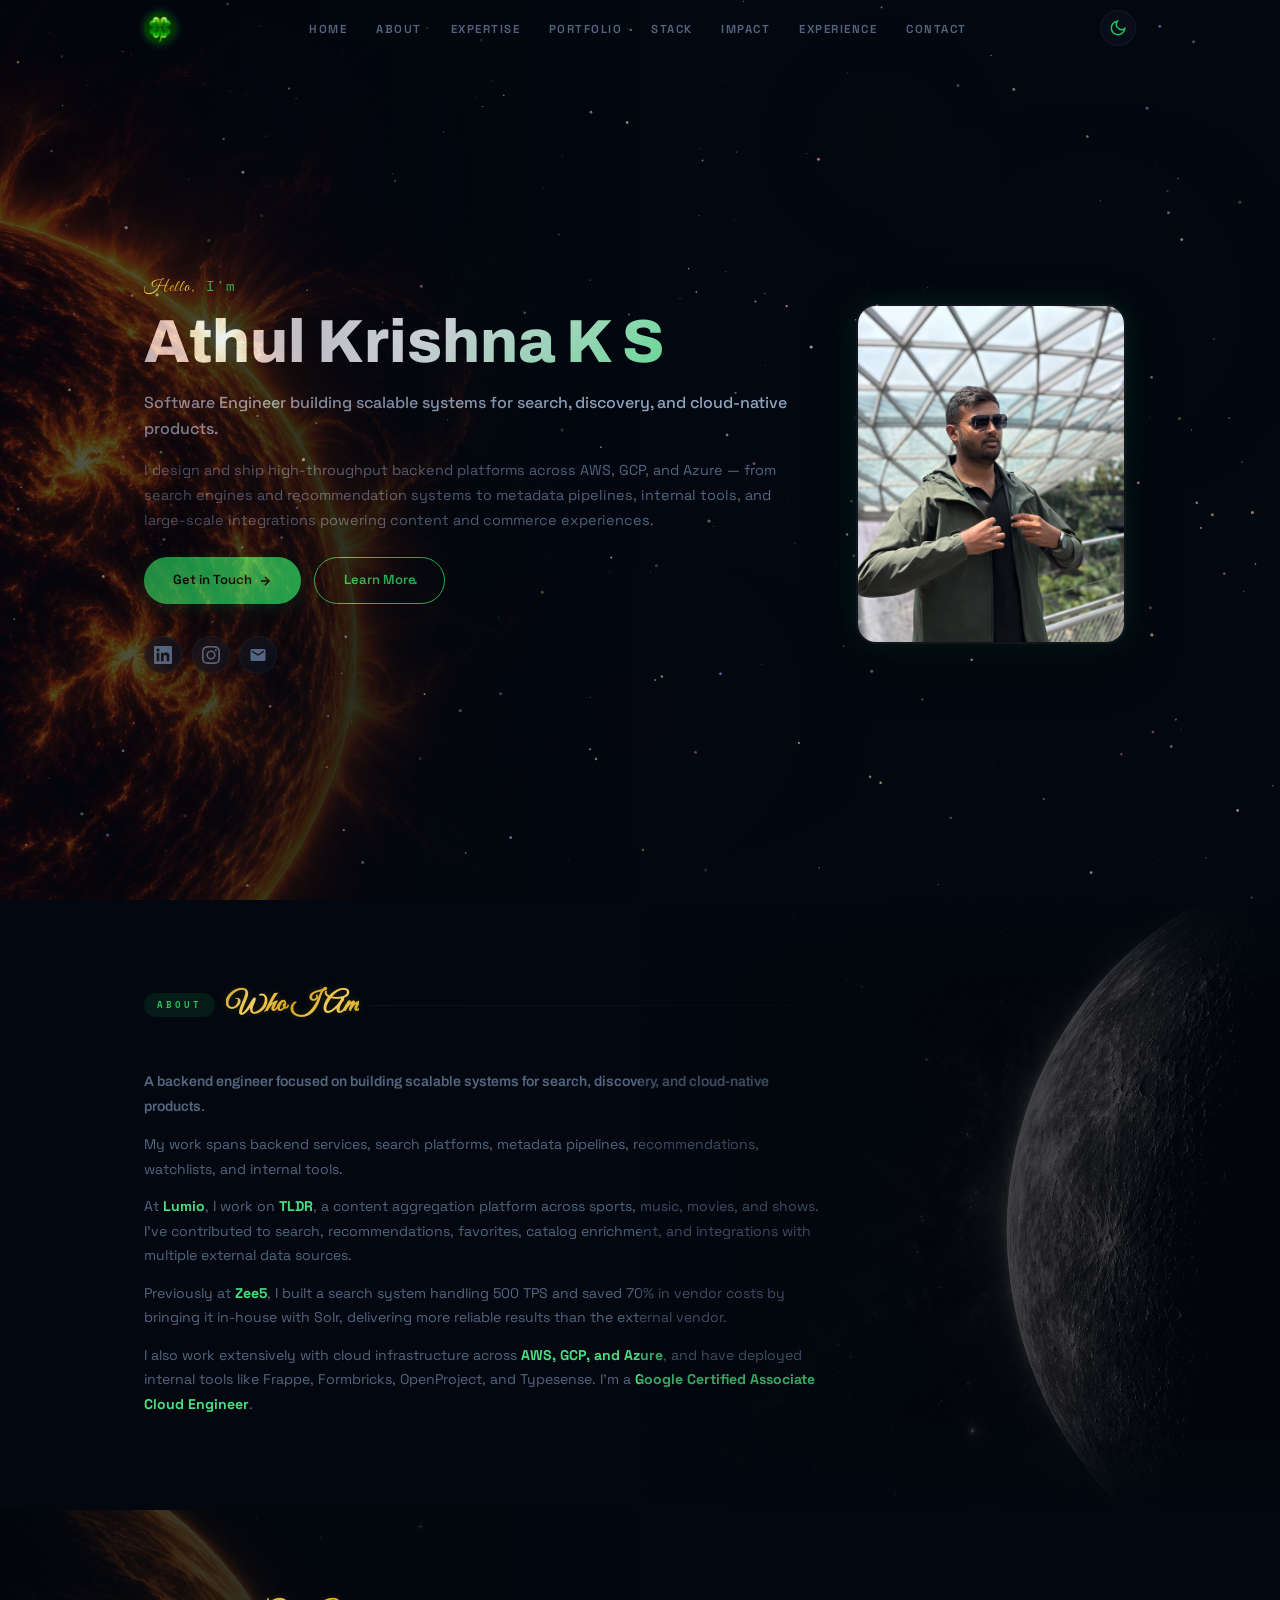
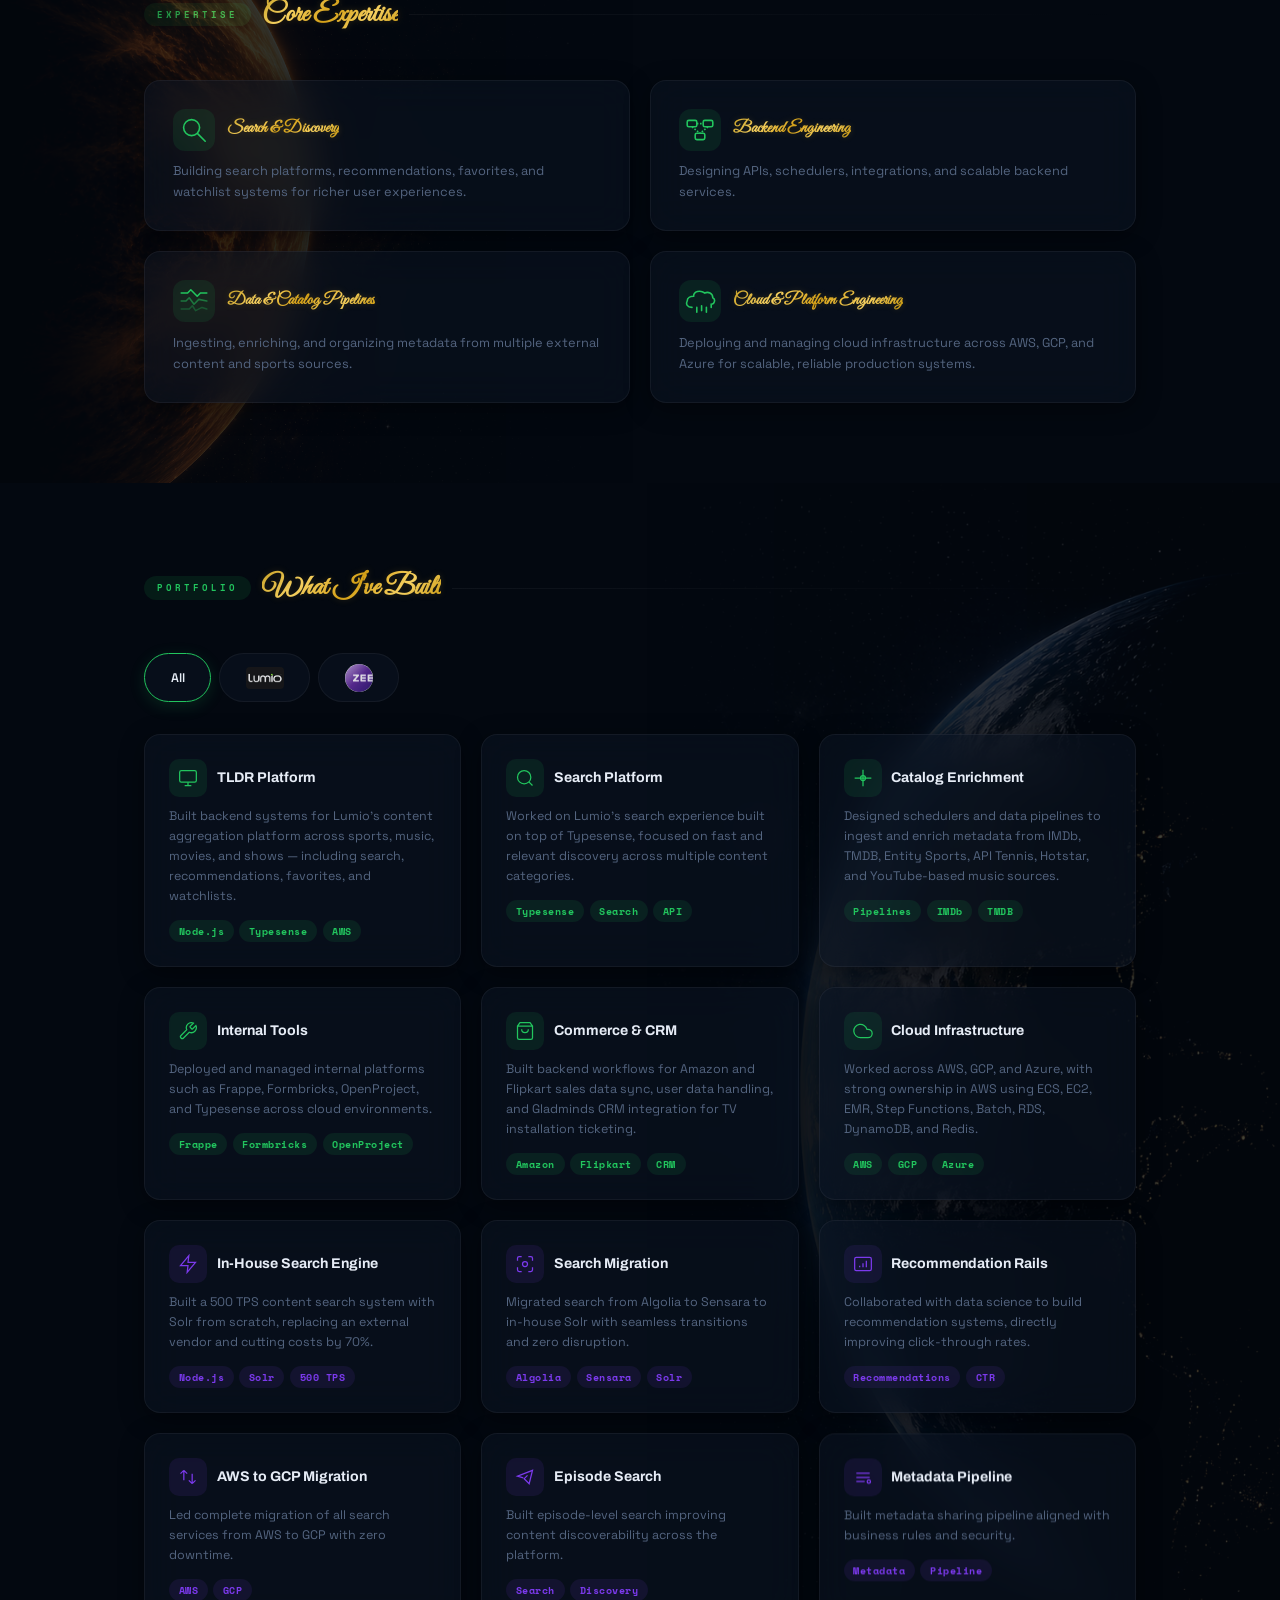
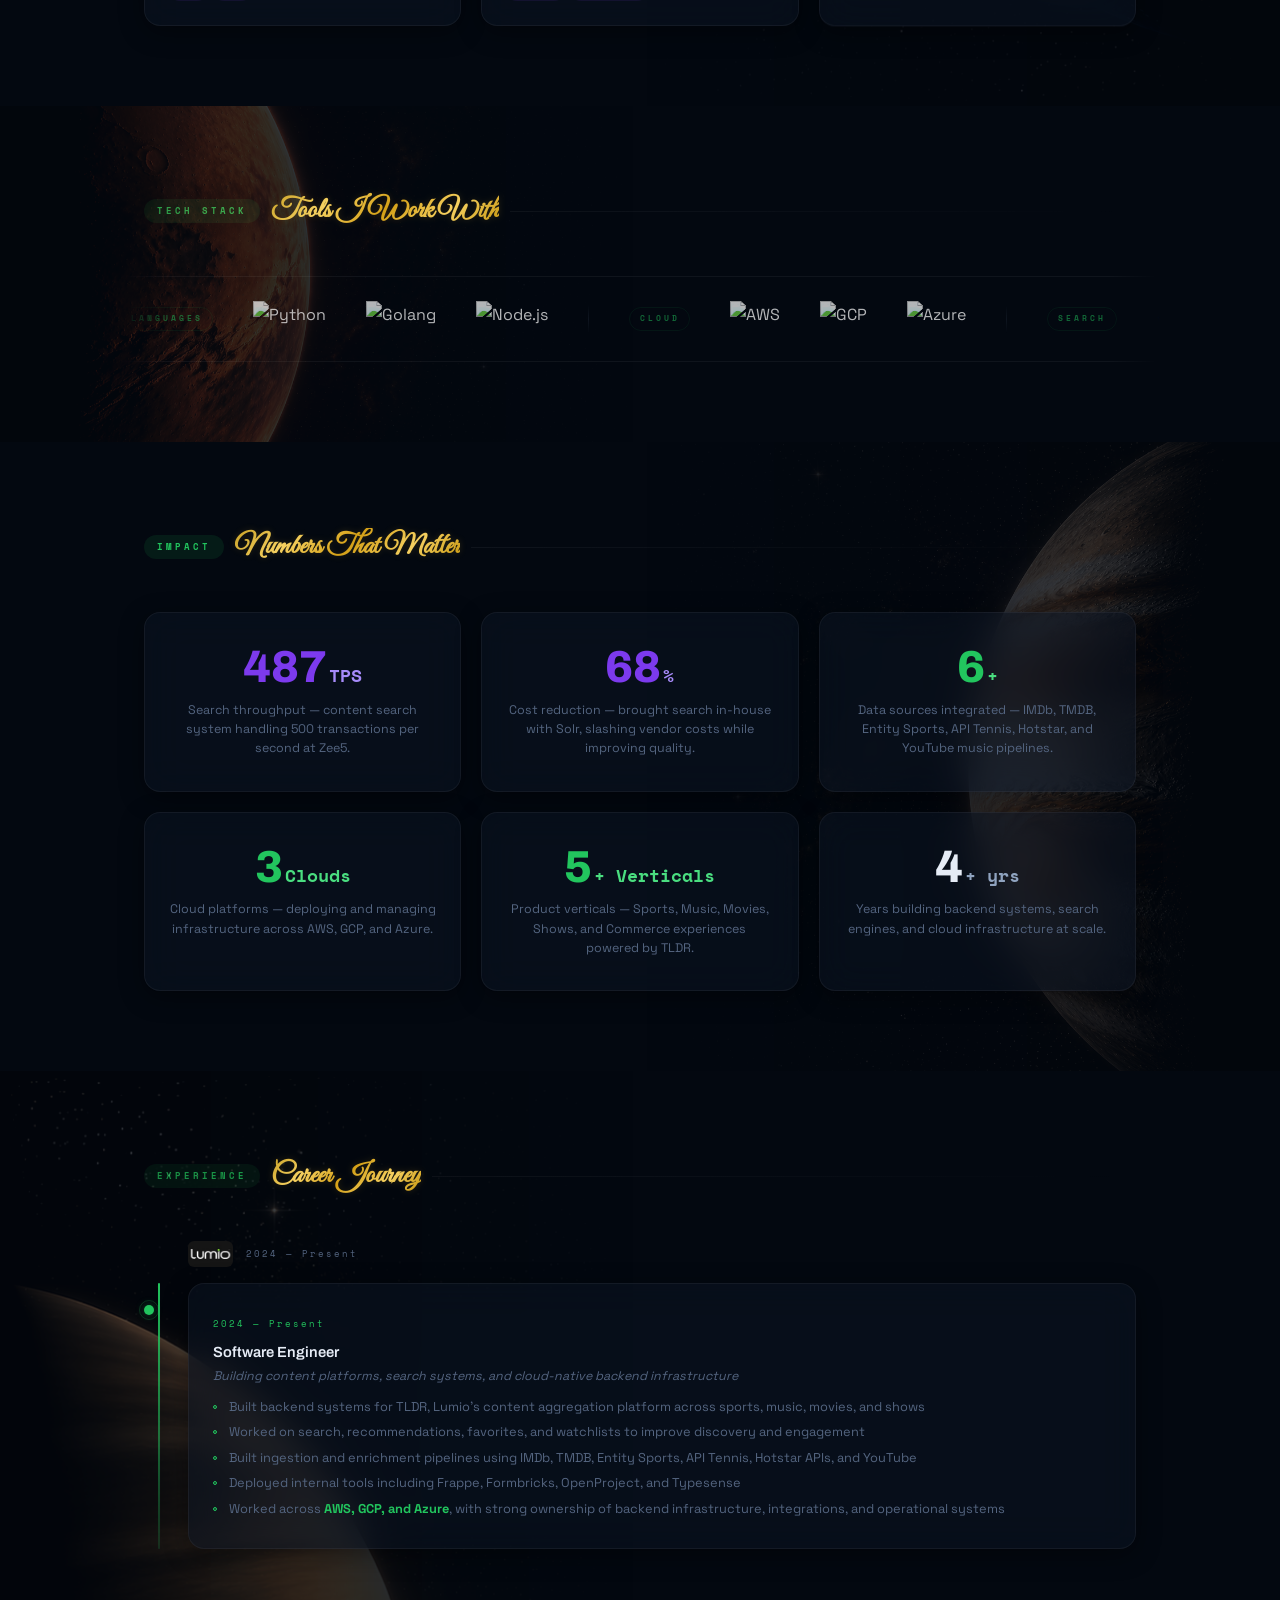
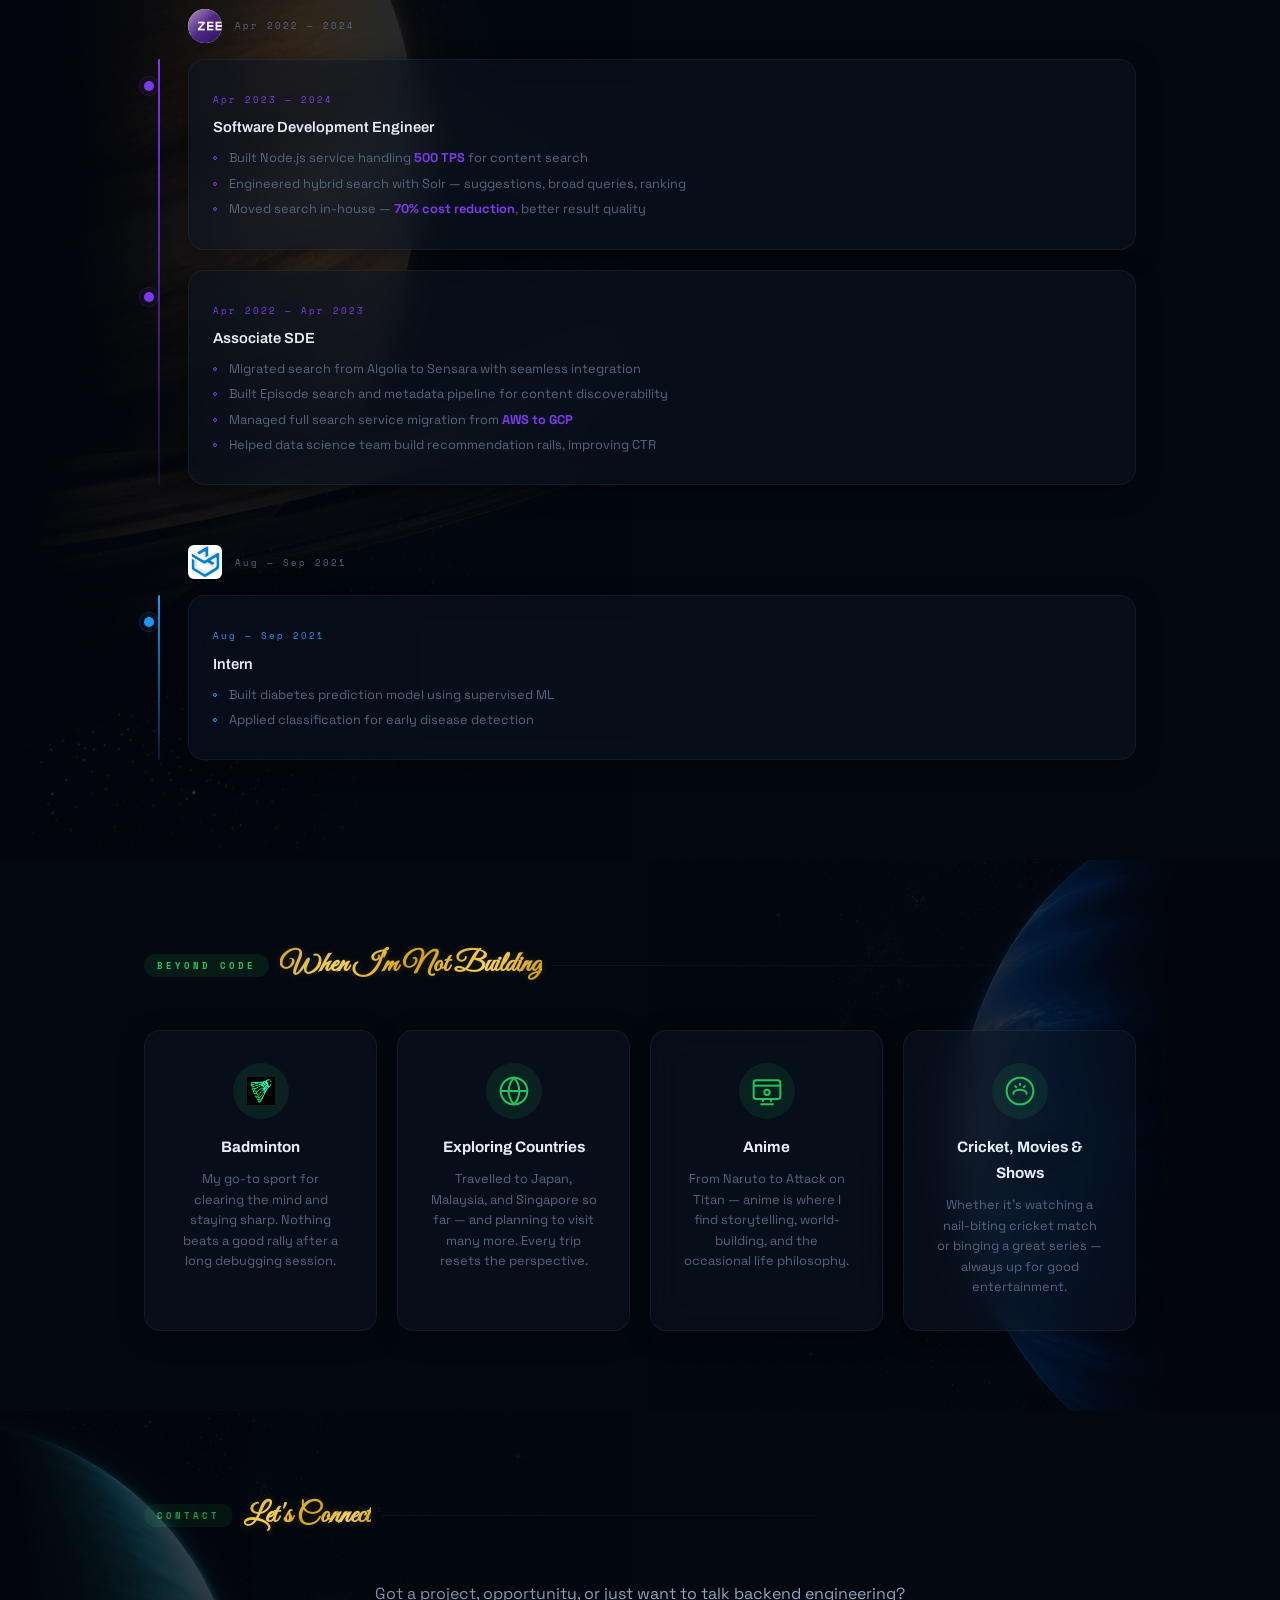
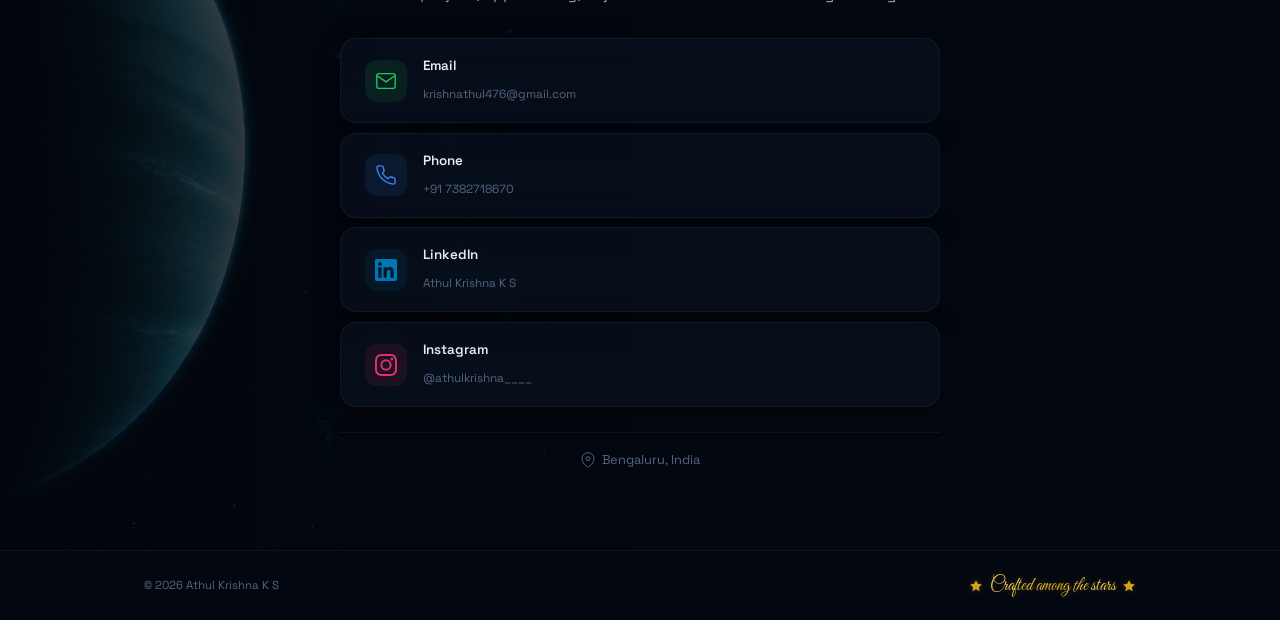
==== index.html @ 15003f5d "Initial commit — Athul Krishna K S portfolio" ====
<!DOCTYPE html>
<html lang="en" data-theme="dark">
<head>
  <meta charset="UTF-8" />
  <meta name="viewport" content="width=device-width, initial-scale=1.0" />
  <title>Athul Krishna K S — Software Development Engineer</title>
  <meta name="description" content="Athul Krishna K S — SDE at Lumio. Backend systems, cloud, and scalable search." />
  <link rel="icon" href="assets/clover.png" type="image/png" />
  <link rel="preconnect" href="https://fonts.googleapis.com" />
  <link rel="preconnect" href="https://fonts.gstatic.com" crossorigin />
  <link href="https://fonts.googleapis.com/css2?family=Archivo:wght@300;400;500;600;700;800;900&family=Space+Grotesk:wght@300;400;500;600;700&family=Space+Mono:wght@400;700&family=Great+Vibes&display=swap" rel="stylesheet" />
  <link rel="stylesheet" href="css/style.css" />
  <script src="js/motion.min.js"></script>
</head>
<body>
  <canvas id="cosmos"></canvas>

  <!-- ====== NAV ====== -->
  <nav id="navbar">
    <div class="nav-inner">
      <a href="#" class="nav-logo" aria-label="Home">
        <img src="assets/clover.png" alt="Logo" class="clover" width="32" height="32" />
      </a>
      <ul class="nav-links" id="navLinks">
        <li><a href="#">Home</a></li>
        <li><a href="#about">About</a></li>
        <li><a href="#expertise">Expertise</a></li>
        <li><a href="#portfolio">Portfolio</a></li>
        <li><a href="#stack">Stack</a></li>
        <li><a href="#impact">Impact</a></li>
        <li><a href="#experience">Experience</a></li>
        <li><a href="#contact">Contact</a></li>
      </ul>
      <div class="nav-actions">
        <button class="theme-btn" id="themeToggle" aria-label="Toggle theme">
          <svg class="ico-sun" width="18" height="18" viewBox="0 0 24 24" fill="none" stroke="currentColor" stroke-width="2"><circle cx="12" cy="12" r="5"/><path d="M12 1v2M12 21v2M4.22 4.22l1.42 1.42M18.36 18.36l1.42 1.42M1 12h2M21 12h2M4.22 19.78l1.42-1.42M18.36 5.64l1.42-1.42"/></svg>
          <svg class="ico-moon" width="18" height="18" viewBox="0 0 24 24" fill="none" stroke="currentColor" stroke-width="2"><path d="M21 12.79A9 9 0 1111.21 3 7 7 0 0021 12.79z"/></svg>
        </button>
        <button class="hamburger" id="hamburger" aria-label="Menu"><span></span><span></span><span></span></button>
      </div>
    </div>
  </nav>

  <!-- ====== HERO ====== -->
  <section id="hero">
    <div class="hero-planet-bg"></div>
    <div class="container hero-grid">
      <div class="hero-left">
        <p class="hero-hi"><span class="gold-script">Hello,</span> I'm</p>
        <h1 class="hero-name">Athul Krishna K S</h1>
        <p class="hero-role">Software Engineer building scalable systems for search, discovery, and cloud-native products.</p>
        <p class="hero-bio">I design and ship high-throughput backend platforms across AWS, GCP, and Azure — from search engines and recommendation systems to metadata pipelines, internal tools, and large-scale integrations powering content and commerce experiences.</p>
        <div class="hero-btns">
          <a href="#contact" class="btn btn-primary">Get in Touch <svg width="14" height="14" viewBox="0 0 24 24" fill="none" stroke="currentColor" stroke-width="2.5"><path d="M5 12h14M12 5l7 7-7 7"/></svg></a>
          <a href="#about" class="btn btn-outline">Learn More</a>
        </div>
        <div class="hero-social">
          <a href="https://www.linkedin.com/in/athul-krishna-k-s-7953b71ba/" target="_blank" rel="noopener" aria-label="LinkedIn"><svg width="18" height="18" viewBox="0 0 24 24" fill="currentColor"><path d="M20.447 20.452h-3.554v-5.569c0-1.328-.027-3.037-1.852-3.037-1.853 0-2.136 1.445-2.136 2.939v5.667H9.351V9h3.414v1.561h.046c.477-.9 1.637-1.85 3.37-1.85 3.601 0 4.267 2.37 4.267 5.455v6.286zM5.337 7.433a2.062 2.062 0 01-2.063-2.065 2.064 2.064 0 112.063 2.065zm1.782 13.019H3.555V9h3.564v11.452zM22.225 0H1.771C.792 0 0 .774 0 1.729v20.542C0 23.227.792 24 1.771 24h20.451C23.2 24 24 23.227 24 22.271V1.729C24 .774 23.2 0 22.222 0h.003z"/></svg></a>
          <a href="https://instagram.com/athulkrishna____" target="_blank" rel="noopener" aria-label="Instagram"><svg width="18" height="18" viewBox="0 0 24 24" fill="currentColor"><path d="M12 2.163c3.204 0 3.584.012 4.85.07 3.252.148 4.771 1.691 4.919 4.919.058 1.265.069 1.645.069 4.849 0 3.205-.012 3.584-.069 4.849-.149 3.225-1.664 4.771-4.919 4.919-1.266.058-1.644.07-4.85.07-3.204 0-3.584-.012-4.849-.07-3.26-.149-4.771-1.699-4.919-4.92-.058-1.265-.07-1.644-.07-4.849 0-3.204.013-3.583.07-4.849.149-3.227 1.664-4.771 4.919-4.919 1.266-.057 1.645-.069 4.849-.069zM12 0C8.741 0 8.333.014 7.053.072 2.695.272.273 2.69.073 7.052.014 8.333 0 8.741 0 12c0 3.259.014 3.668.072 4.948.2 4.358 2.618 6.78 6.98 6.98C8.333 23.986 8.741 24 12 24c3.259 0 3.668-.014 4.948-.072 4.354-.2 6.782-2.618 6.979-6.98.059-1.28.073-1.689.073-4.948 0-3.259-.014-3.667-.072-4.947-.196-4.354-2.617-6.78-6.979-6.98C15.668.014 15.259 0 12 0zm0 5.838a6.162 6.162 0 100 12.324 6.162 6.162 0 000-12.324zM12 16a4 4 0 110-8 4 4 0 010 8zm6.406-11.845a1.44 1.44 0 100 2.881 1.44 1.44 0 000-2.881z"/></svg></a>
          <a href="mailto:krishnathul476@gmail.com" aria-label="Email"><svg width="18" height="18" viewBox="0 0 24 24" fill="currentColor"><path d="M20 4H4c-1.1 0-2 .9-2 2v12c0 1.1.9 2 2 2h16c1.1 0 2-.9 2-2V6c0-1.1-.9-2-2-2zm0 4l-8 5-8-5V6l8 5 8-5v2z"/></svg></a>
        </div>
      </div>
      <div class="hero-right">
        <div class="photo-card">
          <img src="assets/profile.jpg" alt="Athul Krishna K S" />
        </div>
      </div>
    </div>
  </section>

  <!-- ====== ABOUT ====== -->
  <section id="about" class="sect sect-mercury">
    <div class="sect-bg-planet mercury-bg"></div>
    <div class="container">
      <div class="sh"><span class="sh-tag">About</span><h2><span class="gold-script">Who I Am</span></h2><span class="sh-line"></span></div>
      <div class="about-body anim">
        <p class="about-lead">A backend engineer focused on building scalable systems for search, discovery, and cloud-native products.</p>
        <p>My work spans backend services, search platforms, metadata pipelines, recommendations, watchlists, and internal tools.</p>
        <p>At <strong>Lumio</strong>, I work on <strong>TLDR</strong>, a content aggregation platform across sports, music, movies, and shows. I've contributed to search, recommendations, favorites, catalog enrichment, and integrations with multiple external data sources.</p>
        <p>Previously at <strong>Zee5</strong>, I built a search system handling 500 TPS and saved 70% in vendor costs by bringing it in-house with Solr, delivering more reliable results than the external vendor.</p>
        <p>I also work extensively with cloud infrastructure across <strong>AWS, GCP, and Azure</strong>, and have deployed internal tools like Frappe, Formbricks, OpenProject, and Typesense. I'm a <strong>Google Certified Associate Cloud Engineer</strong>.</p>
      </div>
    </div>
  </section>

  <!-- ====== EXPERTISE ====== -->
  <section id="expertise" class="sect sect-mars">
    <div class="sect-bg-planet mars-bg"></div>
    <div class="container">
      <div class="sh"><span class="sh-tag">Expertise</span><h2><span class="gold-script">Core Expertise</span></h2><span class="sh-line"></span></div>
      <div class="exp-grid">
        <div class="glass exp-card anim">
          <div class="exp-card-head">
            <div class="exp-icon-wrap"><svg class="exp-anim-icon" viewBox="0 0 40 40" width="32" height="32" fill="none" stroke="var(--accent)" stroke-width="2"><circle cx="17" cy="17" r="10"/><line x1="24.5" y1="24.5" x2="34" y2="34" stroke-linecap="round"/><circle cx="17" cy="17" r="3" class="search-pulse" fill="none" opacity="0"/></svg></div>
            <h3><span class="gold-script">Search & Discovery</span></h3>
          </div>
          <p>Building search platforms, recommendations, favorites, and watchlist systems for richer user experiences.</p>
        </div>
        <div class="glass exp-card anim">
          <div class="exp-card-head">
            <div class="exp-icon-wrap"><svg class="exp-anim-icon" viewBox="0 0 40 40" width="32" height="32" fill="none" stroke="var(--accent)" stroke-width="2"><rect x="4" y="8" width="12" height="8" rx="2"/><rect x="24" y="8" width="12" height="8" rx="2"/><rect x="14" y="24" width="12" height="8" rx="2"/><line x1="16" y1="12" x2="24" y2="12" class="api-line1" stroke-dasharray="2 2"/><line x1="10" y1="16" x2="20" y2="24" class="api-line2" stroke-dasharray="2 2"/><line x1="30" y1="16" x2="20" y2="24" class="api-line3" stroke-dasharray="2 2"/></svg></div>
            <h3><span class="gold-script">Backend Engineering</span></h3>
          </div>
          <p>Designing APIs, schedulers, integrations, and scalable backend services.</p>
        </div>
        <div class="glass exp-card anim">
          <div class="exp-card-head">
            <div class="exp-icon-wrap"><svg class="exp-anim-icon" viewBox="0 0 40 40" width="32" height="32" fill="none" stroke="var(--accent)" stroke-width="2"><path d="M4 10 L12 10 L16 6 L24 14 L28 10 L36 10" class="data-wave" stroke-linecap="round" stroke-linejoin="round"/><path d="M4 20 L10 20 L14 16 L20 24 L26 18 L36 20" class="data-wave2" stroke-linecap="round" stroke-linejoin="round" opacity=".5"/><path d="M4 30 L14 30 L18 26 L22 32 L30 28 L36 30" class="data-wave3" stroke-linecap="round" stroke-linejoin="round" opacity=".3"/></svg></div>
            <h3><span class="gold-script">Data & Catalog Pipelines</span></h3>
          </div>
          <p>Ingesting, enriching, and organizing metadata from multiple external content and sports sources.</p>
        </div>
        <div class="glass exp-card anim">
          <div class="exp-card-head">
            <div class="exp-icon-wrap"><svg class="exp-anim-icon" viewBox="0 0 40 40" width="32" height="32" fill="none" stroke="var(--accent)" stroke-width="2"><path d="M10 28 C4 28 2 24 4 20 C4 16 8 14 12 14 C12 8 20 6 26 10 C30 8 36 10 36 16 C40 18 38 24 34 24 L34 28" stroke-linecap="round"/><line x1="16" y1="28" x2="16" y2="34" class="cloud-drop1" stroke-linecap="round"/><line x1="22" y1="26" x2="22" y2="32" class="cloud-drop2" stroke-linecap="round"/><line x1="28" y1="28" x2="28" y2="34" class="cloud-drop3" stroke-linecap="round"/></svg></div>
            <h3><span class="gold-script">Cloud & Platform Engineering</span></h3>
          </div>
          <p>Deploying and managing cloud infrastructure across AWS, GCP, and Azure for scalable, reliable production systems.</p>
        </div>
      </div>
    </div>
  </section>

  <!-- ====== PORTFOLIO ====== -->
  <section id="portfolio" class="sect sect-earth">
    <div class="sect-bg-planet earth-bg"></div>
    <div class="container">
      <div class="sh"><span class="sh-tag">Portfolio</span><h2><span class="gold-script">What I've Built</span></h2><span class="sh-line"></span></div>
      <div class="port-tabs anim">
        <button class="port-tab active" data-filter="all">All</button>
        <button class="port-tab" data-filter="lumio"><img src="assets/logos/lumio-logo-dark.png" alt="Lumio" class="tab-logo" /></button>
        <button class="port-tab" data-filter="zee"><img src="assets/logos/zee-logo.png" alt="Zee" class="tab-logo tab-logo-zee" /></button>
      </div>
      <div class="port-grid">
        <div class="glass port-card anim" data-company="lumio"><div class="port-head"><div class="port-icon"><svg width="20" height="20" viewBox="0 0 24 24" fill="none" stroke="currentColor" stroke-width="1.5"><rect x="2" y="3" width="20" height="14" rx="2"/><path d="M8 21h8M12 17v4"/></svg></div><h3>TLDR Platform</h3></div><p>Built backend systems for Lumio's content aggregation platform across sports, music, movies, and shows — including search, recommendations, favorites, and watchlists.</p><div class="port-tags"><span>Node.js</span><span>Typesense</span><span>AWS</span></div></div>
        <div class="glass port-card anim" data-company="lumio"><div class="port-head"><div class="port-icon"><svg width="20" height="20" viewBox="0 0 24 24" fill="none" stroke="currentColor" stroke-width="1.5"><circle cx="11" cy="11" r="8"/><path d="M21 21l-4.35-4.35"/></svg></div><h3>Search Platform</h3></div><p>Worked on Lumio's search experience built on top of Typesense, focused on fast and relevant discovery across multiple content categories.</p><div class="port-tags"><span>Typesense</span><span>Search</span><span>API</span></div></div>
        <div class="glass port-card anim" data-company="lumio"><div class="port-head"><div class="port-icon"><svg width="20" height="20" viewBox="0 0 24 24" fill="none" stroke="currentColor" stroke-width="1.5"><path d="M12 2v20M2 12h20"/><circle cx="12" cy="12" r="3"/></svg></div><h3>Catalog Enrichment</h3></div><p>Designed schedulers and data pipelines to ingest and enrich metadata from IMDb, TMDB, Entity Sports, API Tennis, Hotstar, and YouTube-based music sources.</p><div class="port-tags"><span>Pipelines</span><span>IMDb</span><span>TMDB</span></div></div>
        <div class="glass port-card anim" data-company="lumio"><div class="port-head"><div class="port-icon"><svg width="20" height="20" viewBox="0 0 24 24" fill="none" stroke="currentColor" stroke-width="1.5"><path d="M14.7 6.3a1 1 0 000 1.4l1.6 1.6a1 1 0 001.4 0l3.77-3.77a6 6 0 01-7.94 7.94l-6.91 6.91a2.12 2.12 0 01-3-3l6.91-6.91a6 6 0 017.94-7.94l-3.76 3.76z"/></svg></div><h3>Internal Tools</h3></div><p>Deployed and managed internal platforms such as Frappe, Formbricks, OpenProject, and Typesense across cloud environments.</p><div class="port-tags"><span>Frappe</span><span>Formbricks</span><span>OpenProject</span></div></div>
        <div class="glass port-card anim" data-company="lumio"><div class="port-head"><div class="port-icon"><svg width="20" height="20" viewBox="0 0 24 24" fill="none" stroke="currentColor" stroke-width="1.5"><path d="M6 2L3 6v14a2 2 0 002 2h14a2 2 0 002-2V6l-3-4zM3 6h18M16 10a4 4 0 01-8 0"/></svg></div><h3>Commerce & CRM</h3></div><p>Built backend workflows for Amazon and Flipkart sales data sync, user data handling, and Gladminds CRM integration for TV installation ticketing.</p><div class="port-tags"><span>Amazon</span><span>Flipkart</span><span>CRM</span></div></div>
        <div class="glass port-card anim" data-company="lumio"><div class="port-head"><div class="port-icon"><svg width="20" height="20" viewBox="0 0 24 24" fill="none" stroke="currentColor" stroke-width="1.5"><path d="M18 10h-1.26A8 8 0 109 20h9a5 5 0 000-10z"/></svg></div><h3>Cloud Infrastructure</h3></div><p>Worked across AWS, GCP, and Azure, with strong ownership in AWS using ECS, EC2, EMR, Step Functions, Batch, RDS, DynamoDB, and Redis.</p><div class="port-tags"><span>AWS</span><span>GCP</span><span>Azure</span></div></div>
        <div class="glass port-card anim" data-company="zee"><div class="port-head"><div class="port-icon"><svg width="20" height="20" viewBox="0 0 24 24" fill="none" stroke="currentColor" stroke-width="1.5"><path d="M13 2L3 14h9l-1 8 10-12h-9l1-8z"/></svg></div><h3>In-House Search Engine</h3></div><p>Built a 500 TPS content search system with Solr from scratch, replacing an external vendor and cutting costs by 70%.</p><div class="port-tags"><span>Node.js</span><span>Solr</span><span>500 TPS</span></div></div>
        <div class="glass port-card anim" data-company="zee"><div class="port-head"><div class="port-icon"><svg width="20" height="20" viewBox="0 0 24 24" fill="none" stroke="currentColor" stroke-width="1.5"><path d="M8 3H5a2 2 0 00-2 2v3m18 0V5a2 2 0 00-2-2h-3m0 18h3a2 2 0 002-2v-3M3 16v3a2 2 0 002 2h3"/><circle cx="12" cy="12" r="3"/></svg></div><h3>Search Migration</h3></div><p>Migrated search from Algolia to Sensara to in-house Solr with seamless transitions and zero disruption.</p><div class="port-tags"><span>Algolia</span><span>Sensara</span><span>Solr</span></div></div>
        <div class="glass port-card anim" data-company="zee"><div class="port-head"><div class="port-icon"><svg width="20" height="20" viewBox="0 0 24 24" fill="none" stroke="currentColor" stroke-width="1.5"><path d="M16 8v8M12 11v5M8 14v2M4 4h16a2 2 0 012 2v12a2 2 0 01-2 2H4a2 2 0 01-2-2V6a2 2 0 012-2z"/></svg></div><h3>Recommendation Rails</h3></div><p>Collaborated with data science to build recommendation systems, directly improving click-through rates.</p><div class="port-tags"><span>Recommendations</span><span>CTR</span></div></div>
        <div class="glass port-card anim" data-company="zee"><div class="port-head"><div class="port-icon"><svg width="20" height="20" viewBox="0 0 24 24" fill="none" stroke="currentColor" stroke-width="1.5"><path d="M7 16V4m0 0L3 8m4-4l4 4m6 0v12m0 0l4-4m-4 4l-4-4"/></svg></div><h3>AWS to GCP Migration</h3></div><p>Led complete migration of all search services from AWS to GCP with zero downtime.</p><div class="port-tags"><span>AWS</span><span>GCP</span></div></div>
        <div class="glass port-card anim" data-company="zee"><div class="port-head"><div class="port-icon"><svg width="20" height="20" viewBox="0 0 24 24" fill="none" stroke="currentColor" stroke-width="1.5"><path d="M15 10l-4 4l6 6l4-16l-18 7l7 2"/></svg></div><h3>Episode Search</h3></div><p>Built episode-level search improving content discoverability across the platform.</p><div class="port-tags"><span>Search</span><span>Discovery</span></div></div>
        <div class="glass port-card anim" data-company="zee"><div class="port-head"><div class="port-icon"><svg width="20" height="20" viewBox="0 0 24 24" fill="none" stroke="currentColor" stroke-width="1.5"><path d="M4 7h16M4 12h16M4 17h10"/><circle cx="19" cy="17" r="2"/></svg></div><h3>Metadata Pipeline</h3></div><p>Built metadata sharing pipeline aligned with business rules and security.</p><div class="port-tags"><span>Metadata</span><span>Pipeline</span></div></div>
      </div>
    </div>
  </section>

  <!-- ====== TECH STACK ====== -->
  <section id="stack" class="sect">
    <div class="sect-bg-planet stack-bg"></div>
    <div class="container">
      <div class="sh"><span class="sh-tag">Tech Stack</span><h2><span class="gold-script">Tools I Work With</span></h2><span class="sh-line"></span></div>
    </div>
    <div class="marquee-wrap anim">
      <div class="marquee">
        <div class="marquee-track">
          <span class="m-label">Languages</span>
          <img class="m-logo" src="https://cdn.jsdelivr.net/gh/devicons/devicon/icons/python/python-original.svg" alt="Python" title="Python"/>
          <img class="m-logo" src="https://cdn.jsdelivr.net/gh/devicons/devicon/icons/go/go-original-wordmark.svg" alt="Golang" title="Golang"/>
          <img class="m-logo" src="https://cdn.jsdelivr.net/gh/devicons/devicon/icons/nodejs/nodejs-original.svg" alt="Node.js" title="Node.js"/>
          <span class="m-sep"></span>
          <span class="m-label">Cloud</span>
          <img class="m-logo" src="https://cdn.jsdelivr.net/gh/devicons/devicon/icons/amazonwebservices/amazonwebservices-original-wordmark.svg" alt="AWS" title="AWS"/>
          <img class="m-logo" src="https://cdn.jsdelivr.net/gh/devicons/devicon/icons/googlecloud/googlecloud-original.svg" alt="GCP" title="GCP"/>
          <img class="m-logo" src="https://cdn.jsdelivr.net/gh/devicons/devicon/icons/azure/azure-original.svg" alt="Azure" title="Azure"/>
          <span class="m-sep"></span>
          <span class="m-label">Search</span>
          <img class="m-logo" src="assets/logos/logo-typesense.png" alt="Typesense" title="Typesense"/>
          <img class="m-logo" src="assets/logos/logo-solr.png" alt="Solr" title="Solr"/>
          <span class="m-sep"></span>
          <span class="m-label">Databases</span>
          <img class="m-logo" src="https://cdn.jsdelivr.net/gh/devicons/devicon/icons/mysql/mysql-original.svg" alt="MySQL" title="MySQL"/>
          <img class="m-logo" src="https://cdn.jsdelivr.net/gh/devicons/devicon/icons/mongodb/mongodb-original.svg" alt="MongoDB" title="MongoDB"/>
          <img class="m-logo" src="https://cdn.jsdelivr.net/gh/devicons/devicon/icons/redis/redis-original.svg" alt="Redis" title="Redis"/>
          <img class="m-logo" src="assets/logos/logo-dynamodb.png" alt="DynamoDB" title="DynamoDB"/>
          <span class="m-sep"></span>
          <span class="m-label">DevOps</span>
          <img class="m-logo" src="https://cdn.jsdelivr.net/gh/devicons/devicon/icons/docker/docker-original.svg" alt="Docker" title="Docker"/>
          <img class="m-logo" src="https://cdn.jsdelivr.net/gh/devicons/devicon/icons/terraform/terraform-original.svg" alt="Terraform" title="Terraform"/>
          <img class="m-logo" src="https://cdn.jsdelivr.net/gh/devicons/devicon/icons/git/git-original.svg" alt="Git" title="Git"/>
          <img class="m-logo" src="https://cdn.jsdelivr.net/gh/devicons/devicon/icons/githubactions/githubactions-original.svg" alt="GitHub Workflows" title="GitHub Workflows"/>
          <img class="m-logo" src="assets/logos/logo-n8n.png" alt="n8n" title="n8n"/>
          <span class="m-sep"></span>
          <span class="m-label">Platforms</span>
          <img class="m-logo" src="assets/logos/logo-frappe.png" alt="Frappe" title="Frappe"/>
          <img class="m-logo" src="assets/logos/logo-formbricks.png" alt="Formbricks" title="Formbricks"/>
          <img class="m-logo" src="assets/logos/logo-openproject.png" alt="OpenProject" title="OpenProject"/>
          <span class="m-sep"></span>
          <!-- Duplicate for seamless loop -->
          <span class="m-label">Languages</span>
          <img class="m-logo" src="https://cdn.jsdelivr.net/gh/devicons/devicon/icons/python/python-original.svg" alt="Python" title="Python"/>
          <img class="m-logo" src="https://cdn.jsdelivr.net/gh/devicons/devicon/icons/go/go-original-wordmark.svg" alt="Golang" title="Golang"/>
          <img class="m-logo" src="https://cdn.jsdelivr.net/gh/devicons/devicon/icons/nodejs/nodejs-original.svg" alt="Node.js" title="Node.js"/>
          <span class="m-sep"></span>
          <span class="m-label">Cloud</span>
          <img class="m-logo" src="https://cdn.jsdelivr.net/gh/devicons/devicon/icons/amazonwebservices/amazonwebservices-original-wordmark.svg" alt="AWS" title="AWS"/>
          <img class="m-logo" src="https://cdn.jsdelivr.net/gh/devicons/devicon/icons/googlecloud/googlecloud-original.svg" alt="GCP" title="GCP"/>
          <img class="m-logo" src="https://cdn.jsdelivr.net/gh/devicons/devicon/icons/azure/azure-original.svg" alt="Azure" title="Azure"/>
          <span class="m-sep"></span>
          <span class="m-label">Search</span>
          <img class="m-logo" src="assets/logos/logo-typesense.png" alt="Typesense" title="Typesense"/>
          <img class="m-logo" src="assets/logos/logo-solr.png" alt="Solr" title="Solr"/>
          <span class="m-sep"></span>
          <span class="m-label">Databases</span>
          <img class="m-logo" src="https://cdn.jsdelivr.net/gh/devicons/devicon/icons/mysql/mysql-original.svg" alt="MySQL" title="MySQL"/>
          <img class="m-logo" src="https://cdn.jsdelivr.net/gh/devicons/devicon/icons/mongodb/mongodb-original.svg" alt="MongoDB" title="MongoDB"/>
          <img class="m-logo" src="https://cdn.jsdelivr.net/gh/devicons/devicon/icons/redis/redis-original.svg" alt="Redis" title="Redis"/>
          <img class="m-logo" src="assets/logos/logo-dynamodb.png" alt="DynamoDB" title="DynamoDB"/>
          <span class="m-sep"></span>
          <span class="m-label">DevOps</span>
          <img class="m-logo" src="https://cdn.jsdelivr.net/gh/devicons/devicon/icons/docker/docker-original.svg" alt="Docker" title="Docker"/>
          <img class="m-logo" src="https://cdn.jsdelivr.net/gh/devicons/devicon/icons/terraform/terraform-original.svg" alt="Terraform" title="Terraform"/>
          <img class="m-logo" src="https://cdn.jsdelivr.net/gh/devicons/devicon/icons/git/git-original.svg" alt="Git" title="Git"/>
          <img class="m-logo" src="https://cdn.jsdelivr.net/gh/devicons/devicon/icons/githubactions/githubactions-original.svg" alt="GitHub Workflows" title="GitHub Workflows"/>
          <img class="m-logo" src="assets/logos/logo-n8n.png" alt="n8n" title="n8n"/>
          <span class="m-sep"></span>
          <span class="m-label">Platforms</span>
          <img class="m-logo" src="assets/logos/logo-frappe.png" alt="Frappe" title="Frappe"/>
          <img class="m-logo" src="assets/logos/logo-formbricks.png" alt="Formbricks" title="Formbricks"/>
          <img class="m-logo" src="assets/logos/logo-openproject.png" alt="OpenProject" title="OpenProject"/>
          <span class="m-sep"></span>
        </div>
      </div>
    </div>
  </section>

  <!-- ====== IMPACT ====== -->
  <section id="impact" class="sect sect-jupiter">
    <div class="sect-bg-planet jupiter-bg"></div>
    <div class="container">
      <div class="sh"><span class="sh-tag">Impact</span><h2><span class="gold-script">Numbers That Matter</span></h2><span class="sh-line"></span></div>
      <div class="impact-row">
        <div class="glass impact-card impact-zee anim"><span class="stat-n" data-target="500">0</span><span class="stat-u">TPS</span><p>Search throughput — content search system handling 500 transactions per second at Zee5.</p></div>
        <div class="glass impact-card impact-zee anim"><span class="stat-n" data-target="70">0</span><span class="stat-u">%</span><p>Cost reduction — brought search in-house with Solr, slashing vendor costs while improving quality.</p></div>
        <div class="glass impact-card impact-lumio anim"><span class="stat-n" data-target="6">0</span><span class="stat-u">+</span><p>Data sources integrated — IMDb, TMDB, Entity Sports, API Tennis, Hotstar, and YouTube music pipelines.</p></div>
        <div class="glass impact-card impact-lumio anim"><span class="stat-n" data-target="3">0</span><span class="stat-u">Clouds</span><p>Cloud platforms — deploying and managing infrastructure across AWS, GCP, and Azure.</p></div>
        <div class="glass impact-card impact-lumio anim"><span class="stat-n" data-target="5">0</span><span class="stat-u">+ Verticals</span><p>Product verticals — Sports, Music, Movies, Shows, and Commerce experiences powered by TLDR.</p></div>
        <div class="glass impact-card impact-neutral anim"><span class="stat-n" data-target="4">0</span><span class="stat-u">+ yrs</span><p>Years building backend systems, search engines, and cloud infrastructure at scale.</p></div>
      </div>
    </div>
  </section>

  <!-- ====== EXPERIENCE ====== -->
  <section id="experience" class="sect sect-saturn">
    <div class="sect-bg-planet saturn-bg"><div class="saturn-ring-deco"></div></div>
    <div class="container">
      <div class="sh"><span class="sh-tag">Experience</span><h2><span class="gold-script">Career Journey</span></h2><span class="sh-line"></span></div>
      <div class="timeline">
        <div class="tl-company tl-co-lumio anim">
          <div class="tl-co-head"><img src="assets/logos/lumio-logo-dark.png" alt="Lumio" class="tl-co-logo tl-co-logo-lumio" /><span class="tl-co-period">2024 — Present</span></div>
          <div class="tl-co-body"><div class="tl-co-track"></div>
            <div class="tl-item"><div class="tl-dot tl-dot-lumio"></div><div class="glass tl-card tl-card-lumio"><span class="tl-date">2024 — Present</span><h3>Software Engineer</h3><p class="tl-sub">Building content platforms, search systems, and cloud-native backend infrastructure</p><ul><li>Built backend systems for TLDR, Lumio's content aggregation platform across sports, music, movies, and shows</li><li>Worked on search, recommendations, favorites, and watchlists to improve discovery and engagement</li><li>Built ingestion and enrichment pipelines using IMDb, TMDB, Entity Sports, API Tennis, Hotstar APIs, and YouTube</li><li>Deployed internal tools including Frappe, Formbricks, OpenProject, and Typesense</li><li>Worked across <strong>AWS, GCP, and Azure</strong>, with strong ownership of backend infrastructure, integrations, and operational systems</li></ul></div></div>
          </div>
        </div>
        <div class="tl-company tl-co-zee anim">
          <div class="tl-co-head"><img src="assets/logos/zee-logo.png" alt="Zee" class="tl-co-logo tl-co-logo-zee" /><span class="tl-co-period">Apr 2022 — 2024</span></div>
          <div class="tl-co-body"><div class="tl-co-track"></div>
            <div class="tl-item"><div class="tl-dot tl-dot-zee"></div><div class="glass tl-card tl-card-zee"><span class="tl-date">Apr 2023 — 2024</span><h3>Software Development Engineer</h3><ul><li>Built Node.js service handling <strong>500 TPS</strong> for content search</li><li>Engineered hybrid search with Solr — suggestions, broad queries, ranking</li><li>Moved search in-house — <strong>70% cost reduction</strong>, better result quality</li></ul></div></div>
            <div class="tl-item"><div class="tl-dot tl-dot-zee"></div><div class="glass tl-card tl-card-zee"><span class="tl-date">Apr 2022 — Apr 2023</span><h3>Associate SDE</h3><ul><li>Migrated search from Algolia to Sensara with seamless integration</li><li>Built Episode search and metadata pipeline for content discoverability</li><li>Managed full search service migration from <strong>AWS to GCP</strong></li><li>Helped data science team build recommendation rails, improving CTR</li></ul></div></div>
          </div>
        </div>
        <div class="tl-company tl-co-intern anim">
          <div class="tl-co-head"><img src="assets/logos/technologics-logo.png" alt="Technologics" class="tl-co-logo tl-co-logo-tech" /><span class="tl-co-period">Aug — Sep 2021</span></div>
          <div class="tl-co-body"><div class="tl-co-track"></div>
            <div class="tl-item"><div class="tl-dot tl-dot-intern"></div><div class="glass tl-card tl-card-intern"><span class="tl-date">Aug — Sep 2021</span><h3>Intern</h3><ul><li>Built diabetes prediction model using supervised ML</li><li>Applied classification for early disease detection</li></ul></div></div>
          </div>
        </div>
      </div>
    </div>
  </section>

  <!-- ====== HOBBIES ====== -->
  <section id="hobbies" class="sect">
    <div class="sect-bg-planet hobbies-bg"></div>
    <div class="container">
      <div class="sh"><span class="sh-tag">Beyond Code</span><h2><span class="gold-script">When I'm Not Building</span></h2><span class="sh-line"></span></div>
      <div class="hobbies-grid">
        <div class="glass hobby-card anim">
          <div class="hobby-icon">
            <img src="assets/shuttlecock.png" alt="Badminton" width="28" height="28" class="hobby-img" />
          </div>
          <h3>Badminton</h3>
          <p>My go-to sport for clearing the mind and staying sharp. Nothing beats a good rally after a long debugging session.</p>
        </div>
        <div class="glass hobby-card anim">
          <div class="hobby-icon">
            <svg width="32" height="32" viewBox="0 0 24 24" fill="none" stroke="currentColor" stroke-width="1.5"><circle cx="12" cy="12" r="10"/><path d="M2 12h20M12 2a15.3 15.3 0 014 10 15.3 15.3 0 01-4 10 15.3 15.3 0 01-4-10 15.3 15.3 0 014-10z"/></svg>
          </div>
          <h3>Exploring Countries</h3>
          <p>Travelled to Japan, Malaysia, and Singapore so far — and planning to visit many more. Every trip resets the perspective.</p>
        </div>
        <div class="glass hobby-card anim">
          <div class="hobby-icon">
            <svg width="32" height="32" viewBox="0 0 24 24" fill="none" stroke="currentColor" stroke-width="1.5"><rect x="2" y="4" width="20" height="14" rx="2"/><path d="M2 8h20"/><circle cx="12" cy="13" r="2"/><path d="M9 18v2M15 18v2M7 22h10"/></svg>
          </div>
          <h3>Anime</h3>
          <p>From Naruto to Attack on Titan — anime is where I find storytelling, world-building, and the occasional life philosophy.</p>
        </div>
        <div class="glass hobby-card anim">
          <div class="hobby-icon">
            <svg width="32" height="32" viewBox="0 0 24 24" fill="none" stroke="currentColor" stroke-width="1.5"><circle cx="12" cy="12" r="10"/><path d="M12 6v2M8 8l1.5 1.5M16 8l-1.5 1.5"/><path d="M7 14c0-1 1-3 5-3s5 2 5 3" stroke-linecap="round"/></svg>
          </div>
          <h3>Cricket, Movies & Shows</h3>
          <p>Whether it's watching a nail-biting cricket match or binging a great series — always up for good entertainment.</p>
        </div>
      </div>
    </div>
  </section>

  <!-- ====== CONTACT ====== -->
  <section id="contact" class="sect sect-neptune">
    <div class="sect-bg-planet neptune-bg"></div>
    <div class="container">
      <div class="sh"><span class="sh-tag">Contact</span><h2><span class="gold-script">Let's Connect</span></h2><span class="sh-line"></span></div>
      <div class="contact-center">
        <p class="contact-lead anim">Got a project, opportunity, or just want to talk backend engineering?</p>
        <div class="contact-cards">
          <a href="mailto:krishnathul476@gmail.com" class="glass c-card anim"><div class="c-icon c-email"><svg width="22" height="22" viewBox="0 0 24 24" fill="none" stroke="currentColor" stroke-width="1.5"><path d="M4 4h16c1.1 0 2 .9 2 2v12c0 1.1-.9 2-2 2H4c-1.1 0-2-.9-2-2V6c0-1.1.9-2 2-2z"/><path d="M22 6l-10 7L2 6"/></svg></div><div class="c-text"><strong>Email</strong><span>krishnathul476@gmail.com</span></div><svg class="c-arrow" width="16" height="16" viewBox="0 0 24 24" fill="none" stroke="currentColor" stroke-width="2"><path d="M5 12h14M12 5l7 7-7 7"/></svg></a>
          <a href="tel:+917382718670" class="glass c-card anim"><div class="c-icon c-phone"><svg width="22" height="22" viewBox="0 0 24 24" fill="none" stroke="currentColor" stroke-width="1.5"><path d="M22 16.92v3a2 2 0 01-2.18 2 19.79 19.79 0 01-8.63-3.07 19.5 19.5 0 01-6-6 19.79 19.79 0 01-3.07-8.67A2 2 0 014.11 2h3a2 2 0 012 1.72c.127.96.361 1.903.7 2.81a2 2 0 01-.45 2.11L8.09 9.91a16 16 0 006 6l1.27-1.27a2 2 0 012.11-.45c.907.339 1.85.573 2.81.7A2 2 0 0122 16.92z"/></svg></div><div class="c-text"><strong>Phone</strong><span>+91 7382718670</span></div><svg class="c-arrow" width="16" height="16" viewBox="0 0 24 24" fill="none" stroke="currentColor" stroke-width="2"><path d="M5 12h14M12 5l7 7-7 7"/></svg></a>
          <a href="https://www.linkedin.com/in/athul-krishna-k-s-7953b71ba/" target="_blank" rel="noopener" class="glass c-card anim"><div class="c-icon c-li"><svg width="22" height="22" viewBox="0 0 24 24" fill="currentColor"><path d="M20.447 20.452h-3.554v-5.569c0-1.328-.027-3.037-1.852-3.037-1.853 0-2.136 1.445-2.136 2.939v5.667H9.351V9h3.414v1.561h.046c.477-.9 1.637-1.85 3.37-1.85 3.601 0 4.267 2.37 4.267 5.455v6.286zM5.337 7.433a2.062 2.062 0 01-2.063-2.065 2.064 2.064 0 112.063 2.065zm1.782 13.019H3.555V9h3.564v11.452zM22.225 0H1.771C.792 0 0 .774 0 1.729v20.542C0 23.227.792 24 1.771 24h20.451C23.2 24 24 23.227 24 22.271V1.729C24 .774 23.2 0 22.222 0h.003z"/></svg></div><div class="c-text"><strong>LinkedIn</strong><span>Athul Krishna K S</span></div><svg class="c-arrow" width="16" height="16" viewBox="0 0 24 24" fill="none" stroke="currentColor" stroke-width="2"><path d="M5 12h14M12 5l7 7-7 7"/></svg></a>
          <a href="https://instagram.com/athulkrishna____" target="_blank" rel="noopener" class="glass c-card anim"><div class="c-icon c-ig"><svg width="22" height="22" viewBox="0 0 24 24" fill="currentColor"><path d="M12 2.163c3.204 0 3.584.012 4.85.07 3.252.148 4.771 1.691 4.919 4.919.058 1.265.069 1.645.069 4.849 0 3.205-.012 3.584-.069 4.849-.149 3.225-1.664 4.771-4.919 4.919-1.266.058-1.644.07-4.85.07-3.204 0-3.584-.012-4.849-.07-3.26-.149-4.771-1.699-4.919-4.92-.058-1.265-.07-1.644-.07-4.849 0-3.204.013-3.583.07-4.849.149-3.227 1.664-4.771 4.919-4.919 1.266-.057 1.645-.069 4.849-.069zM12 0C8.741 0 8.333.014 7.053.072 2.695.272.273 2.69.073 7.052.014 8.333 0 8.741 0 12c0 3.259.014 3.668.072 4.948.2 4.358 2.618 6.78 6.98 6.98C8.333 23.986 8.741 24 12 24c3.259 0 3.668-.014 4.948-.072 4.354-.2 6.782-2.618 6.979-6.98.059-1.28.073-1.689.073-4.948 0-3.259-.014-3.667-.072-4.947-.196-4.354-2.617-6.78-6.979-6.98C15.668.014 15.259 0 12 0zm0 5.838a6.162 6.162 0 100 12.324 6.162 6.162 0 000-12.324zM12 16a4 4 0 110-8 4 4 0 010 8zm6.406-11.845a1.44 1.44 0 100 2.881 1.44 1.44 0 000-2.881z"/></svg></div><div class="c-text"><strong>Instagram</strong><span>@athulkrishna____</span></div><svg class="c-arrow" width="16" height="16" viewBox="0 0 24 24" fill="none" stroke="currentColor" stroke-width="2"><path d="M5 12h14M12 5l7 7-7 7"/></svg></a>
        </div>
        <p class="contact-loc anim"><svg width="16" height="16" viewBox="0 0 24 24" fill="none" stroke="currentColor" stroke-width="1.5"><path d="M21 10c0 7-9 13-9 13s-9-6-9-13a9 9 0 0118 0z"/><circle cx="12" cy="10" r="3"/></svg> Bengaluru, India</p>
      </div>
    </div>
  </section>

  <footer>
    <div class="container foot-row">
      <p>&copy; 2026 Athul Krishna K S</p>
      <p class="foot-tag">
        <svg width="14" height="14" viewBox="0 0 24 24" fill="#d4a017"><path d="M12 2l3.09 6.26L22 9.27l-5 4.87 1.18 6.88L12 17.77l-6.18 3.25L7 14.14 2 9.27l6.91-1.01L12 2z"/></svg>
        <span>Crafted among the stars</span>
        <svg width="14" height="14" viewBox="0 0 24 24" fill="#d4a017"><path d="M12 2l3.09 6.26L22 9.27l-5 4.87 1.18 6.88L12 17.77l-6.18 3.25L7 14.14 2 9.27l6.91-1.01L12 2z"/></svg>
      </p>
    </div>
  </footer>

  <script src="js/script.js"></script>
</body>
</html>
---- css/style.css ----
/* ================================================================
   ATHUL KRISHNA K S — PORTFOLIO
   Fonts: Archivo (headings), Space Grotesk (body), Space Mono (mono), Great Vibes (script)
   ================================================================ */

/* --------------------------------
   1. RESET & VARIABLES
   -------------------------------- */
*, *::before, *::after { margin: 0; padding: 0; box-sizing: border-box; }

:root {
  --head: 'Archivo', sans-serif;
  --body: 'Space Grotesk', sans-serif;
  --mono: 'Space Mono', monospace;
  --script: 'Great Vibes', cursive;
  --r: 16px;
  --ease: cubic-bezier(.4, 0, .2, 1);
  --tr: .25s var(--ease);
  --mw: 1140px;
}

/* --------------------------------
   2. THEMES
   -------------------------------- */
[data-theme="dark"] {
  --bg: #030810; --text: #e6ecf6; --t2: #90a4c0; --t3: #546580;
  --accent: #22c55e; --accent2: #4ade80; --adim: rgba(34,197,94,.1);
  --glow: rgba(34,197,94,.15); --glows: rgba(34,197,94,.35);
  --glass: rgba(12,20,36,.55); --gb: rgba(255,255,255,.05); --gbh: rgba(34,197,94,.18);
  --gsh: 0 6px 24px rgba(0,0,0,.4); --nav: rgba(3,8,16,.8);
  --focus-ring: rgba(34,197,94,.5);
}

[data-theme="light"] {
  --bg: #f3f7fb; --text: #0b1a2e; --t2: #2a4868; --t3: #6888a4;
  --accent: #16a34a; --accent2: #15803d; --adim: rgba(22,163,74,.06);
  --glow: rgba(22,163,74,.08); --glows: rgba(22,163,74,.18);
  --glass: rgba(255,255,255,.6); --gb: rgba(0,0,0,.05); --gbh: rgba(22,101,52,.16);
  --gsh: 0 6px 24px rgba(0,20,50,.05); --nav: rgba(243,247,251,.85);
  --focus-ring: rgba(22,163,74,.4);
}

/* --------------------------------
   3. BASE
   -------------------------------- */
html { scroll-behavior: smooth; scroll-padding-top: 72px; }

body {
  font-family: var(--body); background: var(--bg); color: var(--text);
  line-height: 1.7; overflow-x: hidden; font-weight: 400;
  transition: background var(--tr), color var(--tr);
}

::selection { background: var(--accent); color: #000; }
a { color: var(--accent); text-decoration: none; cursor: pointer; transition: color var(--tr); }
a:hover { color: var(--accent2); }
strong { color: var(--accent2); }
[data-theme="light"] strong { color: var(--accent); }
.container { max-width: var(--mw); margin: 0 auto; padding: 0 1.5rem; }

/* --------------------------------
   4. ACCESSIBILITY
   -------------------------------- */
*:focus-visible { outline: 2px solid var(--focus-ring); outline-offset: 3px; border-radius: 4px; }
button:focus-visible, a:focus-visible { outline-offset: 2px; }

/* --------------------------------
   5. CANVAS
   -------------------------------- */
#cosmos { position: fixed; inset: 0; z-index: 0; pointer-events: none; }
[data-theme="light"] #cosmos { opacity: .08; }

/* --------------------------------
   6. GLASS CARD
   -------------------------------- */
.glass {
  background: var(--glass); backdrop-filter: blur(18px); -webkit-backdrop-filter: blur(18px);
  border: 1px solid var(--gb); border-radius: var(--r); box-shadow: var(--gsh);
  transition: border-color var(--tr), box-shadow var(--tr), transform .2s var(--ease), background var(--tr);
}
.glass:hover { border-color: var(--gbh); box-shadow: var(--gsh), 0 0 30px var(--glow); }

/* --------------------------------
   7. GOLD SCRIPT
   -------------------------------- */
.gold-script {
  font-family: var(--script); font-size: 1.15em;
  background: linear-gradient(135deg, #c9a227, #f5d060, #d4a017, #f5d060, #c4930a);
  -webkit-background-clip: text; -webkit-text-fill-color: transparent; background-clip: text;
  filter: drop-shadow(0 0 3px rgba(212,160,23,.2));
}

/* --------------------------------
   8. NAVBAR
   -------------------------------- */
#navbar { position: fixed; top: 0; left: 0; right: 0; z-index: 1000; padding: .6rem 0; transition: background var(--tr); }
#navbar.scrolled { background: var(--nav); backdrop-filter: blur(24px); -webkit-backdrop-filter: blur(24px); border-bottom: 1px solid var(--gb); }

.nav-inner { max-width: var(--mw); margin: 0 auto; padding: 0 1.5rem; display: flex; align-items: center; justify-content: space-between; }
.nav-logo { display: flex; align-items: center; cursor: pointer; }

.clover { border-radius: 50%; object-fit: cover; filter: drop-shadow(0 0 4px var(--glows)); transition: all var(--tr); }
.clover:hover { filter: drop-shadow(0 0 10px var(--glows)); transform: rotate(15deg) scale(1.1); }

.nav-links { display: flex; list-style: none; gap: 1.8rem; }
.nav-links a { color: var(--t3); font-size: .72rem; font-weight: 600; letter-spacing: 1.5px; text-transform: uppercase; position: relative; transition: color var(--tr); }
.nav-links a::after { content: ''; position: absolute; bottom: -4px; left: 0; width: 0; height: 2px; background: var(--accent); border-radius: 1px; transition: width var(--tr); }
.nav-links a:hover, .nav-links a.active { color: var(--accent); }
.nav-links a:hover::after, .nav-links a.active::after { width: 100%; }

.nav-actions { display: flex; align-items: center; gap: .5rem; }

.theme-btn { width: 36px; height: 36px; border-radius: 50%; border: 1px solid var(--gb); background: var(--glass); backdrop-filter: blur(8px); cursor: pointer; display: flex; align-items: center; justify-content: center; color: var(--accent); transition: all var(--tr); }
.theme-btn:hover { border-color: var(--accent); box-shadow: 0 0 14px var(--glow); }
[data-theme="dark"] .ico-sun { display: none; }
[data-theme="dark"] .ico-moon { display: block; }
[data-theme="light"] .ico-sun { display: block; }
[data-theme="light"] .ico-moon { display: none; }

.hamburger { display: none; background: none; border: none; cursor: pointer; flex-direction: column; gap: 5px; padding: 4px; }
.hamburger span { display: block; width: 20px; height: 2px; background: var(--text); border-radius: 2px; transition: all .3s; }
.hamburger.open span:nth-child(1) { transform: translateY(7px) rotate(45deg); }
.hamburger.open span:nth-child(2) { opacity: 0; }
.hamburger.open span:nth-child(3) { transform: translateY(-7px) rotate(-45deg); }

/* --------------------------------
   9. HERO
   -------------------------------- */
#hero { position: relative; z-index: 1; min-height: 100vh; display: flex; align-items: center; padding: 6rem 0 3rem; overflow: hidden; }

/* Sun — left side, smooth single fade to right */
.hero-planet-bg {
  position: absolute; top: 0; left: 0; bottom: 0;
  width: 50%; height: 100%;
  background: url('../assets/planets/sun.png') left center / cover no-repeat;
  z-index: 0; pointer-events: none;
  opacity: .3;
  animation: sun-glow-pulse 4s ease-in-out infinite;
  mask-image: linear-gradient(to right, #000 20%, transparent 100%);
  -webkit-mask-image: linear-gradient(to right, #000 20%, transparent 100%);
}
[data-theme="light"] .hero-planet-bg { opacity: .1; }
.hero-grid { display: grid; grid-template-columns: 1fr 280px; gap: 2.5rem; align-items: center; }

.hero-hi { font-family: var(--mono); font-size: .9rem; color: var(--accent); letter-spacing: 1px; margin-bottom: .5rem; opacity: 0; }
.hero-name { font-family: var(--head); font-size: clamp(2.6rem, 4.8vw, 3.8rem); font-weight: 800; line-height: 1.08; margin-bottom: .9rem; white-space: nowrap; background: linear-gradient(135deg, var(--text) 40%, var(--accent) 100%); -webkit-background-clip: text; -webkit-text-fill-color: transparent; background-clip: text; opacity: 0; }
.hero-role { font-size: 1rem; color: var(--t2); margin-bottom: 1rem; font-weight: 500; line-height: 1.6; opacity: 0; }
.hero-bio { font-size: .9rem; color: var(--t3); margin-bottom: 1.5rem; line-height: 1.75; opacity: 0; }
.hero-btns { display: flex; gap: .8rem; flex-wrap: wrap; margin-bottom: 2rem; opacity: 0; }

.btn { display: inline-flex; align-items: center; gap: .4rem; padding: .7rem 1.8rem; border-radius: 48px; font-size: .82rem; font-weight: 600; font-family: var(--body); cursor: pointer; transition: all .2s var(--ease); border: none; }
.btn-primary { background: var(--accent); color: #020a06; box-shadow: 0 4px 16px var(--glow); }
.btn-primary:hover { transform: translateY(-2px); box-shadow: 0 8px 28px var(--glows); color: #020a06; }
.btn-outline { background: transparent; color: var(--accent); border: 1.5px solid var(--accent); }
.btn-outline:hover { background: var(--adim); transform: translateY(-2px); color: var(--accent); }

.hero-social { display: flex; gap: .6rem; opacity: 0; }
.hero-social a { width: 38px; height: 38px; border-radius: 50%; border: 1px solid var(--gb); background: var(--glass); backdrop-filter: blur(8px); display: flex; align-items: center; justify-content: center; color: var(--t3); transition: all .2s var(--ease); cursor: pointer; }
.hero-social a:hover { color: var(--accent); border-color: var(--accent); box-shadow: 0 0 16px var(--glow); transform: translateY(-2px); }

/* Profile photo */
.photo-card { width: 270px; height: 340px; border-radius: 20px; overflow: hidden; border: 2px solid rgba(255,255,255,.06); box-shadow: 0 16px 50px rgba(0,0,0,.35), 0 0 30px var(--glow); opacity: 0; }
.photo-card img { width: 100%; height: 100%; object-fit: cover; object-position: center top; }
[data-theme="light"] .photo-card { border-color: rgba(0,0,0,.06); box-shadow: 0 16px 50px rgba(0,20,50,.08), 0 0 20px var(--glow); }

/* --------------------------------
   10. SECTIONS (shared)
   -------------------------------- */
.sect { position: relative; z-index: 1; padding: 5rem 0; overflow: hidden; }

/* Section planet backgrounds */
.sect-bg-planet { position: absolute; border-radius: 50%; z-index: 0; pointer-events: none; animation: planet-drift 20s ease-in-out infinite; overflow: hidden; }
@keyframes planet-drift { 0%, 100% { transform: translateY(0); } 50% { transform: translateY(-18px); } }

/* Sun-bg (unused, kept for fallback) */
.sun-bg { display: none; }
@keyframes sun-glow-pulse {
  0%, 100% { filter: brightness(1) drop-shadow(0 0 30px rgba(251,191,36,.15)); }
  50% { filter: brightness(1.15) drop-shadow(0 0 50px rgba(251,191,36,.25)); }
}
@keyframes sun-corona {
  0%, 100% { transform: scale(1); opacity: .5; }
  50% { transform: scale(1.15); opacity: .25; }
}
@keyframes sun-shimmer {
  0% { background-position: -100% -100%; }
  50% { background-position: 100% 100%; }
  100% { background-position: -100% -100%; }
}
/* Mercury — half-cut from RIGHT (planet peeks from right) */
.mercury-bg {
  width: 50%; height: 100%; top: 0; right: 0; left: auto; bottom: 0;
  border-radius: 0;
  background: url('../assets/planets/mercury.png') right center / cover no-repeat;
  opacity: .25;
  animation: none;
}
.mercury-bg::before {
  content: ''; position: absolute; inset: 0;
  background: linear-gradient(to right, var(--bg) 0%, transparent 50%);
}
.mercury-bg::after {
  content: ''; position: absolute; inset: 0;
  background: linear-gradient(to bottom, var(--bg) 0%, transparent 15%, transparent 85%, var(--bg) 100%);
}

/* Mars — left side */
.mars-bg {
  width: 50%; height: 100%; top: 0; left: 0; right: auto; bottom: 0;
  border-radius: 0;
  background: url('../assets/planets/venus.png') left center / cover no-repeat;
  opacity: .25;
  animation: none;
  mask-image: linear-gradient(to right, #000 20%, transparent 100%);
  -webkit-mask-image: linear-gradient(to right, #000 20%, transparent 100%);
}
/* Jupiter — right side */
.jupiter-bg {
  width: 50%; height: 100%; top: 0; right: 0; left: auto; bottom: 0;
  border-radius: 0;
  background: url('../assets/planets/jupiter.png') right center / cover no-repeat;
  opacity: .25;
  animation: none;
  mask-image: linear-gradient(to left, #000 20%, transparent 100%);
  -webkit-mask-image: linear-gradient(to left, #000 20%, transparent 100%);
}
/* Saturn — left side */
.saturn-bg {
  width: 50%; height: 100%; top: 0; left: 0; right: auto; bottom: 0;
  border-radius: 0;
  background: url('../assets/planets/saturn.png') left center / cover no-repeat;
  opacity: .3;
  animation: none;
  mask-image: linear-gradient(to right, #000 20%, transparent 100%);
  -webkit-mask-image: linear-gradient(to right, #000 20%, transparent 100%);
}
.saturn-ring-deco { display: none; }
/* Uranus/Contact — left side */
.neptune-bg {
  width: 50%; height: 100%; top: 0; left: 0; right: auto; bottom: 0;
  border-radius: 0;
  background: url('../assets/planets/uranus.png') left center / cover no-repeat;
  opacity: .25;
  animation: none;
  mask-image: linear-gradient(to right, #000 20%, transparent 100%);
  -webkit-mask-image: linear-gradient(to right, #000 20%, transparent 100%);
}

/* Neptune/Hobbies — right side */
.hobbies-bg {
  width: 50%; height: 100%; top: 0; right: 0; left: auto; bottom: 0;
  border-radius: 0;
  background: url('../assets/planets/neptune.png') left center / cover no-repeat;
  opacity: .25;
  animation: none;
  mask-image: linear-gradient(to left, #000 20%, transparent 100%);
  -webkit-mask-image: linear-gradient(to left, #000 20%, transparent 100%);
}
/* Earth — right side */
.earth-bg {
  width: 50%; height: 100%; top: 0; right: 0; left: auto; bottom: 0;
  border-radius: 0;
  background: url('../assets/planets/earth.png') right center / cover no-repeat;
  opacity: .25;
  animation: none;
  mask-image: linear-gradient(to left, #000 20%, transparent 100%);
  -webkit-mask-image: linear-gradient(to left, #000 20%, transparent 100%);
}
/* Stack planet — left side */
.stack-bg {
  width: 50%; height: 100%; top: 0; left: 0; right: auto; bottom: 0;
  border-radius: 0;
  background: url('../assets/planets/mars.png') left center / cover no-repeat;
  opacity: .25;
  animation: none;
  mask-image: linear-gradient(to right, #000 20%, transparent 100%);
  -webkit-mask-image: linear-gradient(to right, #000 20%, transparent 100%);
}

[data-theme="light"] .sect-bg-planet { opacity: .05; }

/* Section header */
.sh { display: flex; align-items: center; gap: .7rem; margin-bottom: 2.5rem; opacity: 0; }
.sh-tag { font-family: var(--mono); font-size: .58rem; letter-spacing: 3px; text-transform: uppercase; color: var(--accent); font-weight: 700; background: var(--adim); padding: .25rem .8rem; border-radius: 50px; }
.sh h2 { font-family: var(--head); font-size: clamp(1.2rem, 2.8vw, 1.6rem); font-weight: 700; }
.sh-line { flex: 1; height: 1px; background: linear-gradient(to right, var(--gb), transparent); }

/* --------------------------------
   11. ABOUT
   -------------------------------- */
.about-body { max-width: 680px; }
.about-lead { font-size: 1.05rem; color: var(--t2); font-weight: 600; margin-bottom: 1.25rem; line-height: 1.6; font-family: var(--head); }
.about-body p { color: var(--t3); margin-bottom: .8rem; font-size: .88rem; line-height: 1.75; max-width: 680px; }

/* --------------------------------
   12. EXPERTISE
   -------------------------------- */
.exp-grid { display: grid; grid-template-columns: 1fr 1fr; gap: 1.25rem; }
.exp-card { padding: 1.75rem; cursor: default; }
.exp-card:hover { transform: translateY(-3px); }
.exp-card-head { display: flex; align-items: center; gap: .75rem; margin-bottom: .6rem; }
.exp-card h3 { font-family: var(--head); font-size: .92rem; font-weight: 700; }
.exp-card p { font-size: .8rem; color: var(--t3); line-height: 1.65; }

.exp-icon-wrap { width: 42px; height: 42px; border-radius: 12px; background: var(--adim); display: flex; align-items: center; justify-content: center; flex-shrink: 0; transition: all var(--tr); }
.exp-card:hover .exp-icon-wrap { background: var(--glow); box-shadow: 0 0 16px var(--glow); }

/* Expertise icon animations */
.search-pulse { animation: search-ring 2.5s ease-in-out infinite; }
@keyframes search-ring { 0%, 100% { r: 3; opacity: 0; } 50% { r: 8; opacity: .4; } }

.api-line1, .api-line2, .api-line3 { animation: dash-flow 2s linear infinite; }
.api-line2 { animation-delay: .3s; }
.api-line3 { animation-delay: .6s; }
@keyframes dash-flow { to { stroke-dashoffset: -8; } }

.data-wave  { animation: wave-shift 3s ease-in-out infinite; }
.data-wave2 { animation: wave-shift 3s ease-in-out infinite .5s; }
.data-wave3 { animation: wave-shift 3s ease-in-out infinite 1s; }
@keyframes wave-shift { 0%, 100% { transform: translateY(0); opacity: .8; } 50% { transform: translateY(-2px); opacity: 1; } }

.cloud-drop1, .cloud-drop2, .cloud-drop3 { animation: drop-fall 2s ease-in infinite; }
.cloud-drop2 { animation-delay: .4s; }
.cloud-drop3 { animation-delay: .8s; }
@keyframes drop-fall { 0% { opacity: 0; transform: translateY(-4px); } 30% { opacity: .6; } 100% { opacity: 0; transform: translateY(4px); } }

/* --------------------------------
   13. PORTFOLIO
   -------------------------------- */

/* Tabs */
.port-tabs { display: flex; gap: .5rem; margin-bottom: 2rem; }

.port-tab {
  display: flex; align-items: center; justify-content: center; gap: .4rem;
  padding: .6rem 1.6rem; border-radius: 50px; min-height: 44px;
  font-family: var(--body); font-size: .78rem; font-weight: 600;
  background: var(--glass); color: var(--t3); border: 1px solid var(--gb);
  cursor: pointer; transition: all var(--tr);
}
.port-tab:hover { border-color: var(--accent); color: var(--text); }
.port-tab.active { color: var(--text); border-color: var(--accent); box-shadow: 0 4px 16px var(--glow); }

/* Logo tabs — brand border on active */
.port-tab:has(.tab-logo).active { border: 3px solid var(--accent); box-shadow: 0 0 20px var(--glow); }
.port-tab[data-filter="lumio"].active { border-color: #22c55e; box-shadow: 0 0 20px rgba(34,197,94,.3); }
.port-tab[data-filter="zee"].active { border-color: #7c3aed; box-shadow: 0 0 20px rgba(124,58,237,.3); }

.tab-logo { height: 22px; width: auto; max-width: 80px; object-fit: contain; border-radius: 4px; opacity: .85; filter: brightness(1.2); transition: all var(--tr); }
.tab-logo-zee { height: 28px; border-radius: 50%; }
.port-tab:hover .tab-logo { opacity: 1; filter: brightness(1.3); }
.port-tab.active .tab-logo { opacity: 1; filter: brightness(1.4); }

/* Cards grid */
.port-grid { display: grid; grid-template-columns: repeat(3, 1fr); gap: 1.25rem; }
.port-card { padding: 1.5rem; cursor: default; transition: all .25s var(--ease); }
.port-card.hidden { display: none; }
.port-card:hover { transform: translateY(-3px); }

.port-head { display: flex; align-items: center; gap: .6rem; margin-bottom: .6rem; }
.port-icon { width: 38px; height: 38px; border-radius: 10px; background: var(--adim); display: flex; align-items: center; justify-content: center; flex-shrink: 0; color: var(--accent); transition: all var(--tr); }
.port-card:hover .port-icon { background: var(--glow); box-shadow: 0 0 14px var(--glow); }
.port-card h3 { font-family: var(--head); font-size: .88rem; font-weight: 700; }
.port-card p { font-size: .78rem; color: var(--t3); line-height: 1.6; margin-bottom: .8rem; }

.port-tags { display: flex; flex-wrap: wrap; gap: .35rem; }
.port-tags span { font-size: .6rem; font-family: var(--mono); font-weight: 600; letter-spacing: .5px; padding: .2rem .6rem; border-radius: 50px; background: var(--adim); color: var(--accent); }

/* Lumio card accents */
.port-card[data-company="lumio"]:hover { border-color: rgba(34,197,94,.2); box-shadow: var(--gsh), 0 0 30px rgba(34,197,94,.1); }
.port-card[data-company="lumio"] .port-icon { background: rgba(34,197,94,.1); color: #22c55e; }
.port-card[data-company="lumio"]:hover .port-icon { background: rgba(34,197,94,.2); box-shadow: 0 0 14px rgba(34,197,94,.15); }
.port-card[data-company="lumio"] .port-tags span { background: rgba(34,197,94,.1); color: #22c55e; }

/* Zee card accents */
.port-card[data-company="zee"]:hover { border-color: rgba(124,58,237,.2); box-shadow: var(--gsh), 0 0 30px rgba(124,58,237,.1); }
.port-card[data-company="zee"] .port-icon { background: rgba(124,58,237,.1); color: #7c3aed; }
.port-card[data-company="zee"]:hover .port-icon { background: rgba(124,58,237,.2); box-shadow: 0 0 14px rgba(124,58,237,.15); }
.port-card[data-company="zee"] .port-tags span { background: rgba(124,58,237,.1); color: #7c3aed; }

/* --------------------------------
   14. TECH STACK MARQUEE
   -------------------------------- */
.marquee-wrap {
  overflow: hidden; padding: 1.5rem 0;
  max-width: var(--mw); margin: 0 auto;
  border-top: 1px solid var(--gb); border-bottom: 1px solid var(--gb);
  mask-image: linear-gradient(to right, transparent, #000 5%, #000 95%, transparent);
  -webkit-mask-image: linear-gradient(to right, transparent, #000 5%, #000 95%, transparent);
}
.marquee { overflow: hidden; }
.marquee-track { display: flex; gap: 2.5rem; align-items: center; width: max-content; animation: marquee-scroll 30s linear infinite; }
@keyframes marquee-scroll { 0% { transform: translateX(0); } 100% { transform: translateX(-50%); } }

.m-logo { height: 36px; width: auto; object-fit: contain; opacity: .7; transition: opacity .3s; }
[data-theme="dark"] .m-logo { filter: brightness(1.2); }
.m-label { font-family: var(--mono); font-size: .5rem; font-weight: 700; letter-spacing: 3px; text-transform: uppercase; color: var(--accent); opacity: .5; white-space: nowrap; padding: .25rem .6rem; border-radius: 50px; border: 1px solid rgba(34,197,94,.15); }
.m-sep { width: 1px; height: 28px; flex-shrink: 0; background: linear-gradient(to bottom, transparent, var(--t3), transparent); opacity: .15; }

.marquee-wrap:hover .marquee-track { animation-play-state: paused; }
.marquee-wrap:hover .m-logo { opacity: 1; }
.marquee-wrap:hover .m-label { opacity: .8; }

/* --------------------------------
   15. IMPACT
   -------------------------------- */
.impact-row { display: grid; grid-template-columns: repeat(3, 1fr); gap: 1.25rem; }
.impact-card { padding: 2rem 1.5rem; text-align: center; cursor: default; }
.impact-card:hover { transform: translateY(-3px); }

.stat-n { font-family: var(--head); font-size: 2.8rem; font-weight: 800; line-height: 1; }
.stat-u { font-family: var(--mono); font-size: 1.1rem; font-weight: 700; margin-left: 2px; }
.impact-card p { font-size: .78rem; color: var(--t3); margin-top: .6rem; line-height: 1.55; }

.impact-zee .stat-n { color: #7c3aed; }
.impact-zee .stat-u { color: #a78bfa; }
.impact-zee:hover { border-color: rgba(124,58,237,.2); box-shadow: var(--gsh), 0 0 25px rgba(124,58,237,.1); }

.impact-lumio .stat-n { color: #22c55e; }
.impact-lumio .stat-u { color: #4ade80; }
.impact-lumio:hover { border-color: rgba(34,197,94,.2); box-shadow: var(--gsh), 0 0 25px rgba(34,197,94,.1); }

.impact-neutral .stat-n { color: var(--text); }
.impact-neutral .stat-u { color: var(--t2); }
.impact-neutral:hover { border-color: var(--gbh); }

/* --------------------------------
   16. TIMELINE (company segmented)
   -------------------------------- */
.timeline { display: flex; flex-direction: column; gap: 2.5rem; }
.tl-company { position: relative; }

/* Company header */
.tl-co-head { display: flex; align-items: center; gap: .8rem; margin-bottom: 1rem; padding-left: 44px; }
.tl-co-logo { height: 28px; width: auto; object-fit: contain; border-radius: 6px; }
.tl-co-logo-lumio { height: 26px; border-radius: 6px; }
.tl-co-logo-zee { height: 34px; border-radius: 50%; }
.tl-co-logo-tech { height: 34px; border-radius: 6px; }
.tl-co-period { font-family: var(--mono); font-size: .58rem; letter-spacing: 2px; color: var(--t3); }

/* Company body + track */
.tl-co-body { position: relative; padding-left: 44px; }
.tl-co-track { position: absolute; left: 14px; top: 0; bottom: 0; width: 2px; border-radius: 1px; }
.tl-co-lumio .tl-co-track { background: linear-gradient(to bottom, #22c55e, rgba(34,197,94,.15)); }
.tl-co-zee .tl-co-track { background: linear-gradient(to bottom, #7c3aed, rgba(124,58,237,.15)); }
.tl-co-intern .tl-co-track { background: linear-gradient(to bottom, #2196F3, rgba(33,150,243,.15)); }

/* Items */
.tl-item { position: relative; margin-bottom: 1.25rem; }

/* Dots */
.tl-dot { position: absolute; left: -44px; top: 22px; width: 10px; height: 10px; border-radius: 50%; z-index: 2; }
.tl-dot::before { content: ''; position: absolute; inset: -5px; border-radius: 50%; opacity: .2; animation: ping 3s ease-in-out infinite; }
@keyframes ping { 0%, 100% { transform: scale(1); opacity: .2; } 50% { transform: scale(1.4); opacity: .06; } }

.tl-dot-lumio { background: #22c55e; box-shadow: 0 0 8px rgba(34,197,94,.4); }
.tl-dot-lumio::before { border: 1px solid #22c55e; }
.tl-dot-zee { background: #7c3aed; box-shadow: 0 0 8px rgba(124,58,237,.4); }
.tl-dot-zee::before { border: 1px solid #7c3aed; }
.tl-dot-intern { background: #2196F3; box-shadow: 0 0 8px rgba(33,150,243,.4); }
.tl-dot-intern::before { border: 1px solid #2196F3; }

/* Cards */
.tl-card { padding: 1.5rem; }
.tl-card-lumio:hover { border-color: rgba(34,197,94,.2); box-shadow: var(--gsh), 0 0 25px rgba(34,197,94,.08); }
.tl-card-zee:hover { border-color: rgba(124,58,237,.2); box-shadow: var(--gsh), 0 0 25px rgba(124,58,237,.08); }
.tl-card-intern:hover { border-color: rgba(33,150,243,.2); box-shadow: var(--gsh), 0 0 25px rgba(33,150,243,.08); }

.tl-date { font-family: var(--mono); font-size: .58rem; letter-spacing: 2px; }
.tl-co-lumio .tl-date { color: #22c55e; }
.tl-co-zee .tl-date { color: #7c3aed; }
.tl-co-intern .tl-date { color: #2196F3; }

.tl-card h3 { font-family: var(--head); font-size: .92rem; font-weight: 600; margin: .25rem 0 .1rem; }
.tl-sub { font-size: .78rem; color: var(--t3); font-style: italic; margin-bottom: .6rem; }
.tl-card ul { list-style: none; margin-top: .5rem; }
.tl-card li { position: relative; padding-left: 1rem; margin-bottom: .35rem; font-size: .8rem; color: var(--t3); line-height: 1.55; }

/* Brand-colored bullets */
.tl-co-lumio .tl-card li::before { content: ''; position: absolute; left: 0; top: 8px; width: 4px; height: 4px; border-radius: 50%; background: rgba(34,197,94,.2); border: 1px solid #22c55e; }
.tl-co-zee .tl-card li::before { content: ''; position: absolute; left: 0; top: 8px; width: 4px; height: 4px; border-radius: 50%; background: rgba(124,58,237,.2); border: 1px solid #7c3aed; }
.tl-co-intern .tl-card li::before { content: ''; position: absolute; left: 0; top: 8px; width: 4px; height: 4px; border-radius: 50%; background: rgba(33,150,243,.2); border: 1px solid #2196F3; }

/* Brand-colored strong text */
.tl-co-lumio .tl-card strong { color: #22c55e !important; }
.tl-co-zee .tl-card strong { color: #7c3aed !important; }
.tl-co-intern .tl-card strong { color: #2196F3 !important; }

/* --------------------------------
   17. CONTACT
   -------------------------------- */
.contact-center { max-width: 600px; margin: 0 auto; }
.contact-lead { font-size: 1rem; color: var(--t2); margin-bottom: 2rem; text-align: center; line-height: 1.6; }
.contact-cards { display: flex; flex-direction: column; gap: .6rem; margin-bottom: 1.5rem; }

.c-card { display: flex; align-items: center; gap: 1rem; padding: 1rem 1.5rem; cursor: pointer; color: var(--text); }
.c-card:hover { transform: translateX(5px); }
.c-card:hover .c-arrow { opacity: 1; transform: translateX(0); }

.c-icon { width: 42px; height: 42px; border-radius: 12px; display: flex; align-items: center; justify-content: center; flex-shrink: 0; transition: all var(--tr); }
.c-email { background: rgba(34,197,94,.1); color: var(--accent); }
.c-phone { background: rgba(59,130,246,.1); color: #3b82f6; }
.c-li { background: rgba(0,119,181,.1); color: #0077b5; }
.c-ig { background: rgba(225,48,108,.1); color: #e1306c; }
.c-card:hover .c-email { box-shadow: 0 0 16px rgba(34,197,94,.15); }
.c-card:hover .c-phone { box-shadow: 0 0 16px rgba(59,130,246,.12); }
.c-card:hover .c-li { box-shadow: 0 0 16px rgba(0,119,181,.1); }
.c-card:hover .c-ig { box-shadow: 0 0 16px rgba(225,48,108,.1); }

.c-text { flex: 1; }
.c-text strong { display: block; font-size: .84rem; color: var(--text) !important; font-weight: 600; margin-bottom: 1px; }
.c-text span { font-size: .74rem; color: var(--t3); }
.c-arrow { color: var(--t3); opacity: 0; transform: translateX(-6px); transition: all var(--tr); }
.contact-loc { display: flex; align-items: center; justify-content: center; gap: .4rem; color: var(--t3); font-size: .8rem; padding-top: 1rem; border-top: 1px solid var(--gb); }

/* --------------------------------
   18. HOBBIES
   -------------------------------- */
.hobbies-grid { display: grid; grid-template-columns: repeat(4, 1fr); gap: 1.25rem; }
.hobby-card { padding: 2rem; text-align: center; cursor: default; }
.hobby-card:hover { transform: translateY(-3px); }
.hobby-icon { width: 56px; height: 56px; border-radius: 50%; background: var(--adim); display: flex; align-items: center; justify-content: center; margin: 0 auto 1rem; color: var(--accent); transition: all var(--tr); }
.hobby-card:hover .hobby-icon { background: var(--glow); box-shadow: 0 0 20px var(--glow); }
.hobby-img { filter: invert(1) sepia(1) saturate(5) hue-rotate(90deg) brightness(.9); }
[data-theme="light"] .hobby-img { filter: sepia(1) saturate(5) hue-rotate(90deg) brightness(.6); }
.hobby-card h3 { font-family: var(--head); font-size: .95rem; font-weight: 700; margin-bottom: .5rem; }
.hobby-card p { font-size: .8rem; color: var(--t3); line-height: 1.6; }

@media (max-width: 900px) { .hobbies-grid { grid-template-columns: 1fr 1fr; } }
@media (max-width: 480px) { .hobbies-grid { grid-template-columns: 1fr; } }

/* --------------------------------
   19. FOOTER
   -------------------------------- */
footer { position: relative; z-index: 1; border-top: 1px solid var(--gb); padding: 1.2rem 0; }
.foot-row { display: flex; justify-content: space-between; align-items: center; font-size: .72rem; color: var(--t3); }
.foot-tag { font-family: var(--script); font-size: 1.15rem; display: flex; align-items: center; gap: .4rem; background: linear-gradient(135deg, #c9a227, #f5d060, #d4a017, #f5d060, #c4930a); -webkit-background-clip: text; -webkit-text-fill-color: transparent; background-clip: text; filter: drop-shadow(0 0 3px rgba(212,160,23,.25)); }
.foot-tag span { font-family: var(--script); }

/* --------------------------------
   19. MOTION INITIAL STATES
   -------------------------------- */
.anim { opacity: 0; }

/* --------------------------------
   20. ACCESSIBILITY — REDUCED MOTION
   -------------------------------- */
@media (prefers-reduced-motion: reduce) {
  *, *::before, *::after {
    animation-duration: 0.01ms !important;
    animation-iteration-count: 1 !important;
    transition-duration: 0.01ms !important;
    scroll-behavior: auto !important;
  }
  .anim { opacity: 1 !important; transform: none !important; }
  .hero-hi, .hero-name, .hero-role, .hero-bio, .hero-btns, .hero-social, .photo-card, .sh { opacity: 1 !important; }
  .search-pulse, .api-line1, .api-line2, .api-line3,
  .data-wave, .data-wave2, .data-wave3,
  .cloud-drop1, .cloud-drop2, .cloud-drop3 { animation: none !important; }
  .marquee-track { animation: none !important; }
}

/* --------------------------------
   21. RESPONSIVE
   -------------------------------- */
@media (max-width: 1440px) { :root { --mw: 1040px; } }

@media (max-width: 1024px) {
  :root { --mw: 920px; }
  .hero-grid { gap: 2.5rem; }
  .photo-card { width: 260px; height: 320px; }
}

@media (max-width: 900px) {
  .hero-grid { grid-template-columns: 1fr; text-align: center; gap: 2rem; }
  .hero-left { order: 2; }
  .hero-right { order: 1; }
  .hero-bio { margin: 0 auto 1.5rem; }
  .hero-btns { justify-content: center; }
  .hero-social { justify-content: center; }
  .photo-card { width: 220px; height: 270px; margin: 0 auto; }
  .exp-grid { grid-template-columns: 1fr; }
  .port-grid { grid-template-columns: 1fr 1fr; }
  .impact-row { grid-template-columns: 1fr; }
  .hero-name { white-space: normal; }
}

@media (max-width: 768px) {
  .hamburger { display: flex; }
  .nav-links { position: fixed; inset: 0; background: var(--bg); flex-direction: column; align-items: center; justify-content: center; gap: 2rem; transform: translateX(100%); transition: transform .4s var(--ease); z-index: 999; }
  .nav-links.open { transform: translateX(0); }
  .nav-links a { font-size: 1rem; }
}

@media (max-width: 375px) {
  .sect { padding: 3rem 0; }
  .container { padding: 0 1rem; }
  .hero-name { font-size: 2rem; }
  .exp-card { padding: 1.25rem; }
  .port-grid { grid-template-columns: 1fr; }
  .foot-row { flex-direction: column; gap: .5rem; text-align: center; }
}
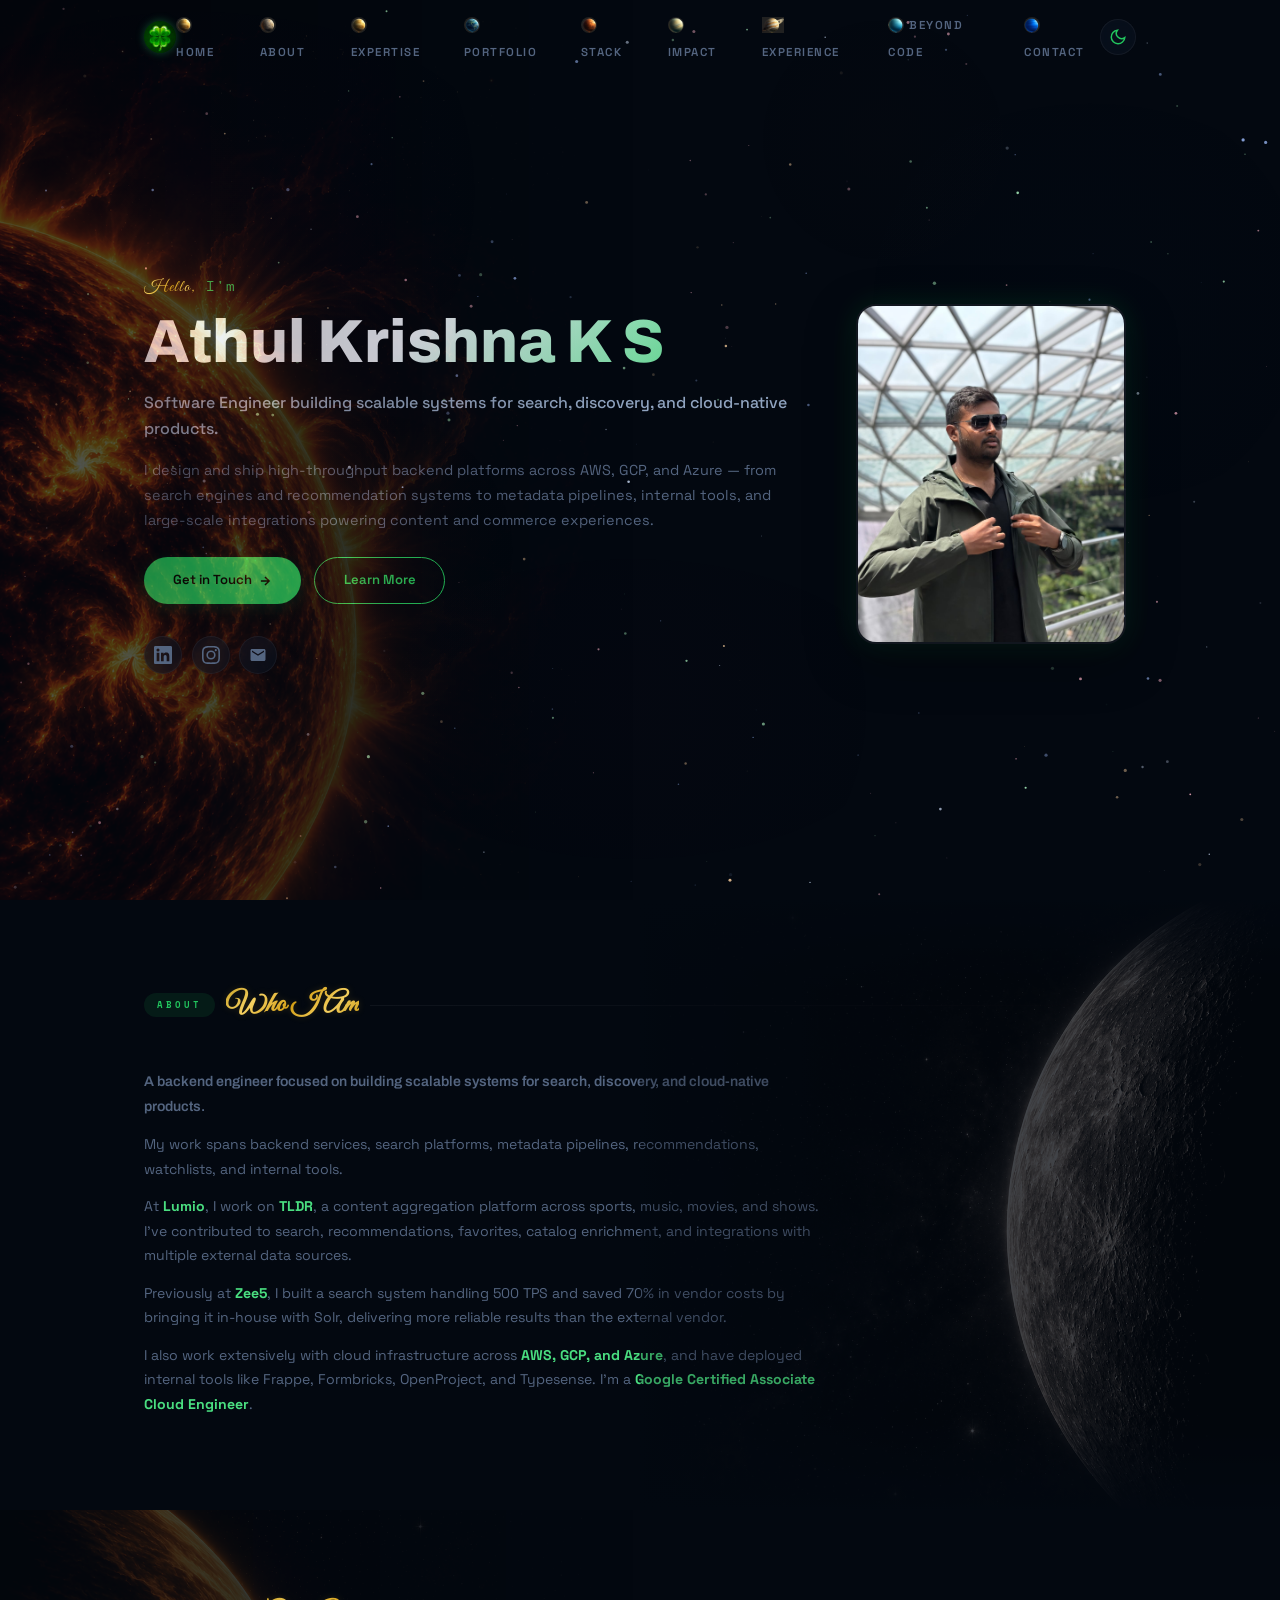
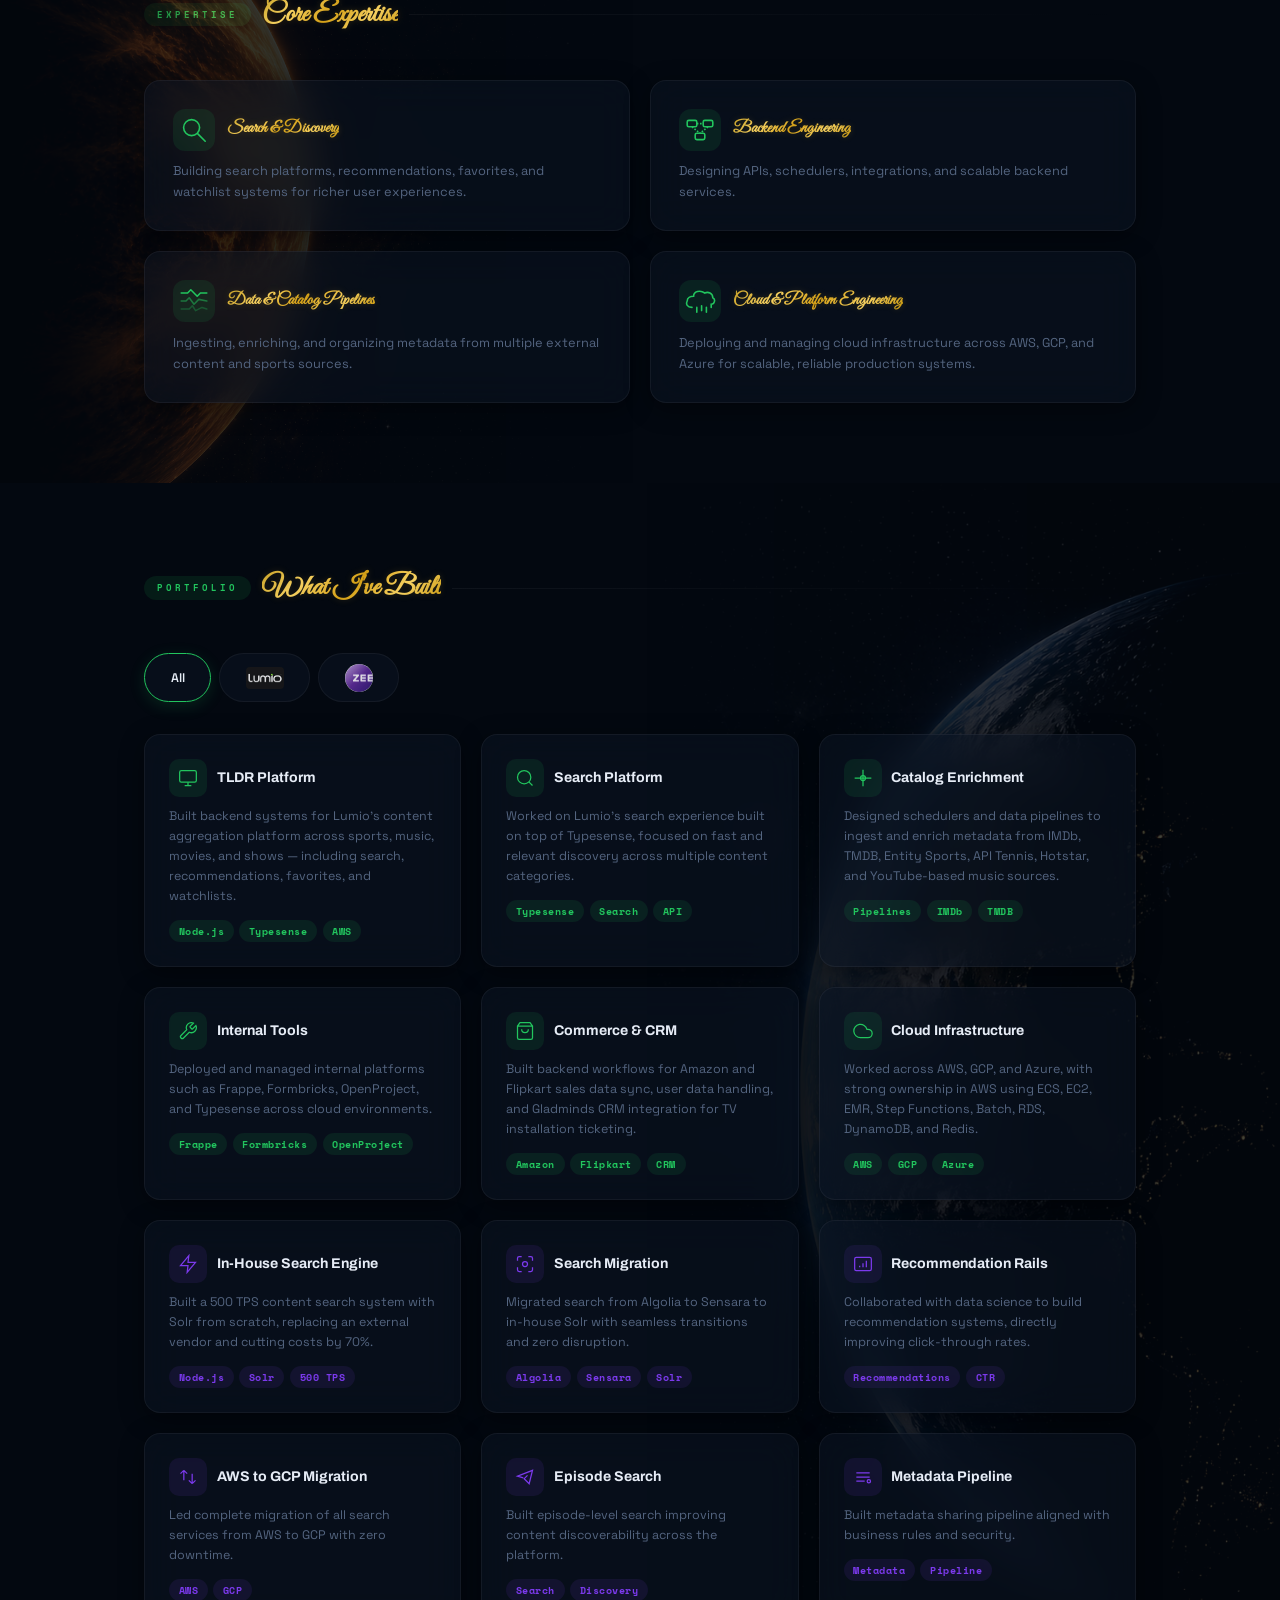
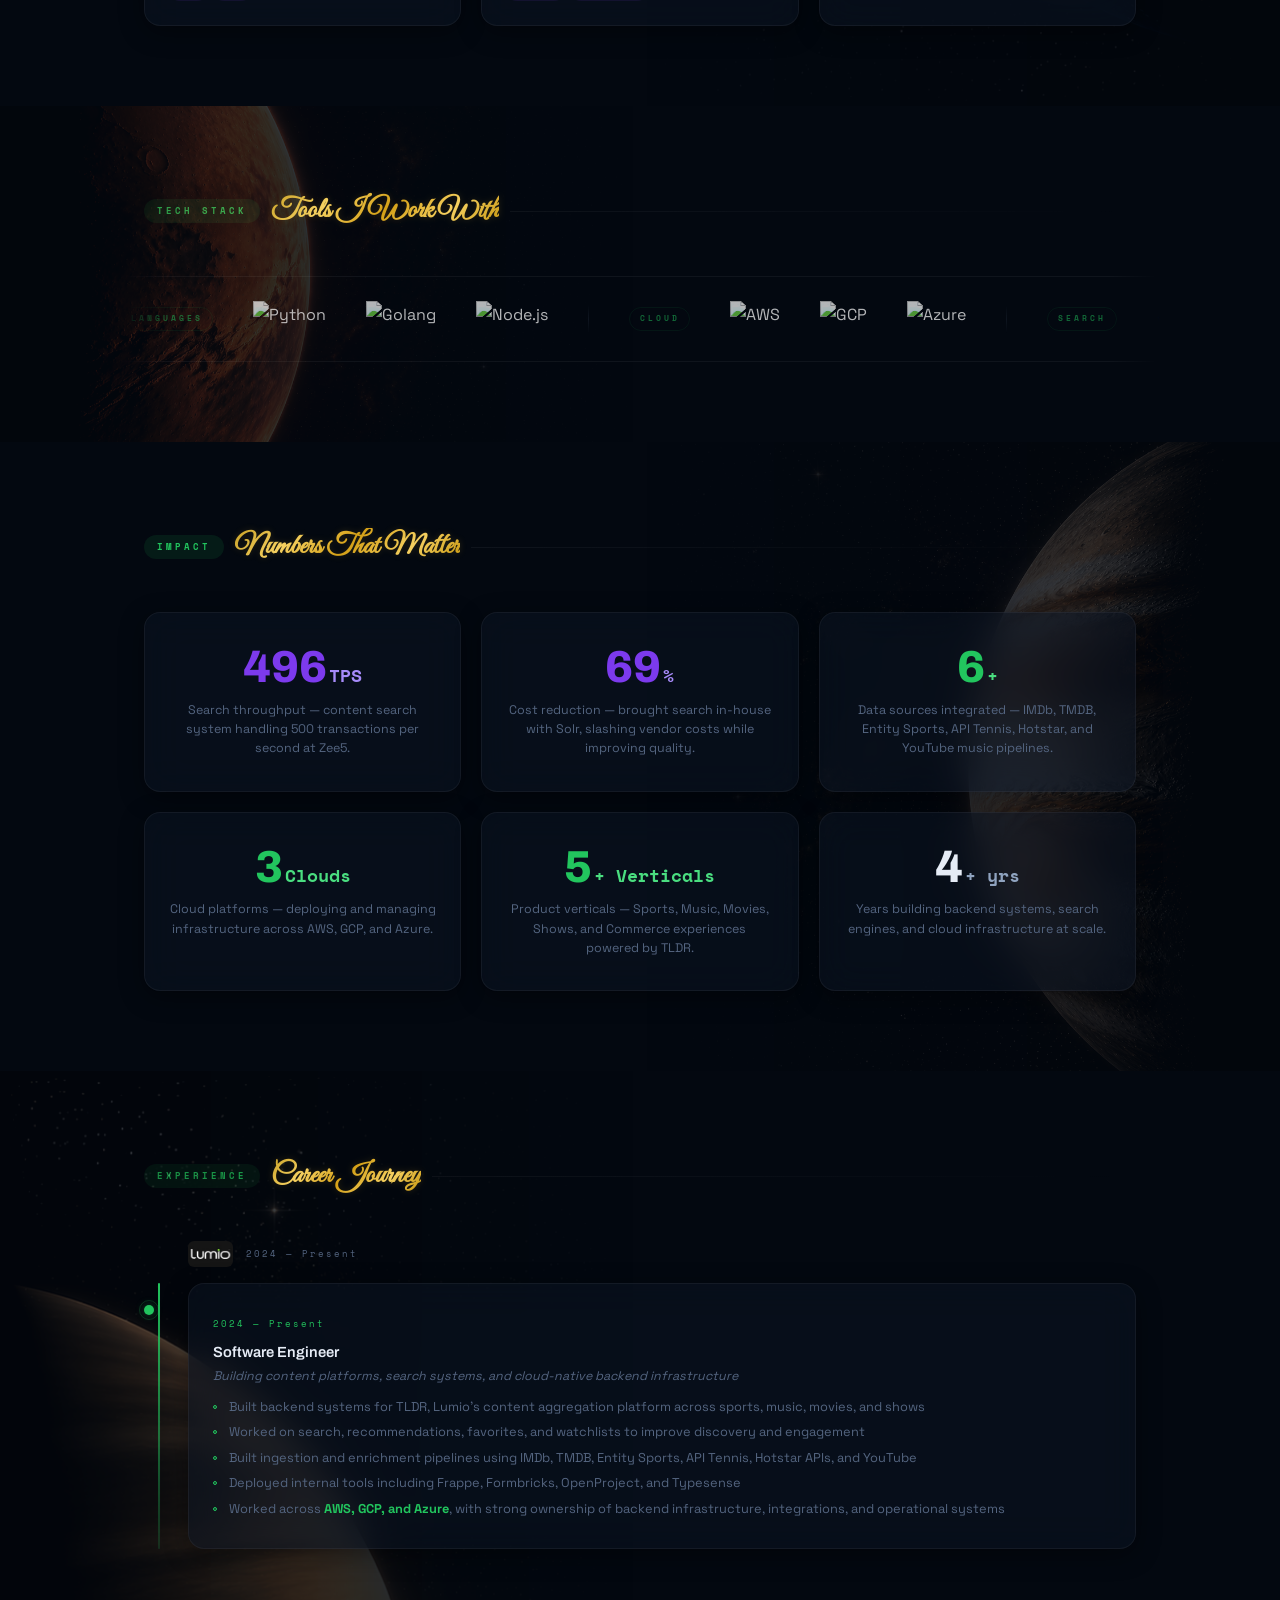
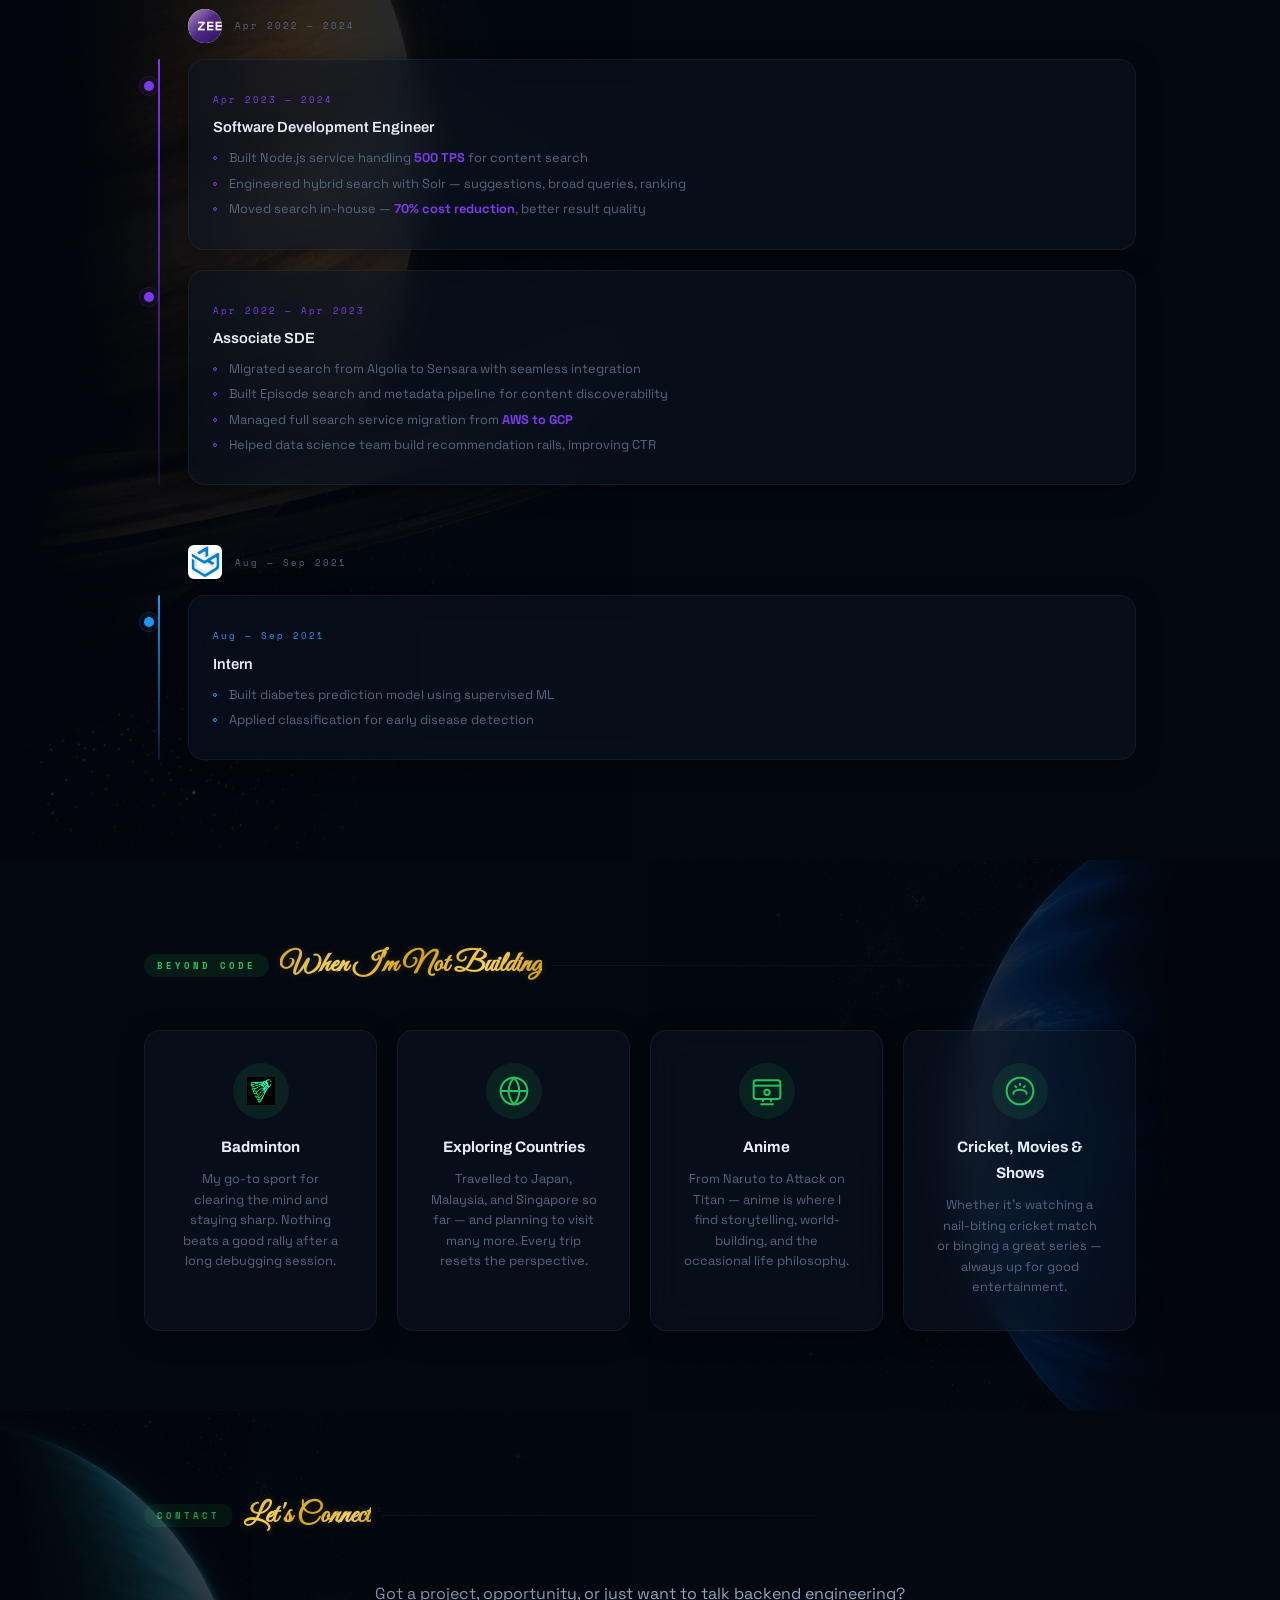
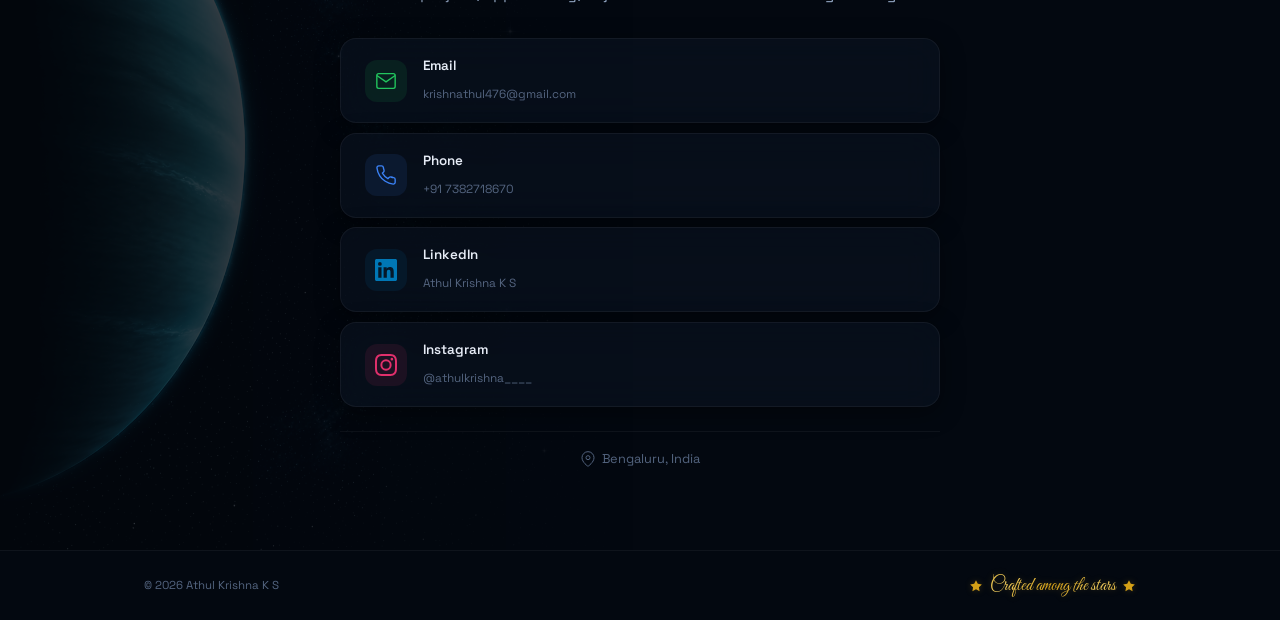
==== commit b9f477a4: "Add planet nav icons, hobbies section, and UI improvements" ====
--- a/index.html
+++ b/index.html
@@ -22,14 +22,15 @@
         <img src="assets/clover.png" alt="Logo" class="clover" width="32" height="32" />
       </a>
       <ul class="nav-links" id="navLinks">
-        <li><a href="#">Home</a></li>
-        <li><a href="#about">About</a></li>
-        <li><a href="#expertise">Expertise</a></li>
-        <li><a href="#portfolio">Portfolio</a></li>
-        <li><a href="#stack">Stack</a></li>
-        <li><a href="#impact">Impact</a></li>
-        <li><a href="#experience">Experience</a></li>
-        <li><a href="#contact">Contact</a></li>
+        <li><a href="#"><span class="nav-planet np-sun"></span>Home</a></li>
+        <li><a href="#about"><span class="nav-planet np-mercury"></span>About</a></li>
+        <li><a href="#expertise"><span class="nav-planet np-venus"></span>Expertise</a></li>
+        <li><a href="#portfolio"><span class="nav-planet np-earth"></span>Portfolio</a></li>
+        <li><a href="#stack"><span class="nav-planet np-mars"></span>Stack</a></li>
+        <li><a href="#impact"><span class="nav-planet np-jupiter"></span>Impact</a></li>
+        <li><a href="#experience"><span class="nav-planet np-saturn"></span>Experience</a></li>
+        <li><a href="#hobbies"><span class="nav-planet np-uranus"></span>Beyond Code</a></li>
+        <li><a href="#contact"><span class="nav-planet np-neptune"></span>Contact</a></li>
       </ul>
       <div class="nav-actions">
         <button class="theme-btn" id="themeToggle" aria-label="Toggle theme">
--- a/css/style.css
+++ b/css/style.css
@@ -107,6 +107,22 @@
 .nav-links a::after { content: ''; position: absolute; bottom: -4px; left: 0; width: 0; height: 2px; background: var(--accent); border-radius: 1px; transition: width var(--tr); }
 .nav-links a:hover, .nav-links a.active { color: var(--accent); }
 .nav-links a:hover::after, .nav-links a.active::after { width: 100%; }
+
+/* Nav planet icons */
+.nav-planet {
+  display: inline-block; width: 16px; height: 16px; border-radius: 50%;
+  margin-right: 5px; vertical-align: middle; position: relative; top: -1px;
+  background-size: cover; background-position: center;
+}
+.np-sun     { background-image: url('../assets/nav-planets/sun.png'); }
+.np-mercury { background-image: url('../assets/nav-planets/mercury.png'); }
+.np-venus   { background-image: url('../assets/nav-planets/venus.png'); }
+.np-earth   { background-image: url('../assets/nav-planets/earth.png'); }
+.np-mars    { background-image: url('../assets/nav-planets/mars.png'); }
+.np-jupiter { background-image: url('../assets/nav-planets/jupiter.png'); }
+.np-saturn  { background-image: url('../assets/nav-planets/saturn.png'); border-radius: 0; width: 22px; }
+.np-uranus  { background-image: url('../assets/nav-planets/uranus.png'); }
+.np-neptune { background-image: url('../assets/nav-planets/neptune.png'); }
 
 .nav-actions { display: flex; align-items: center; gap: .5rem; }
 
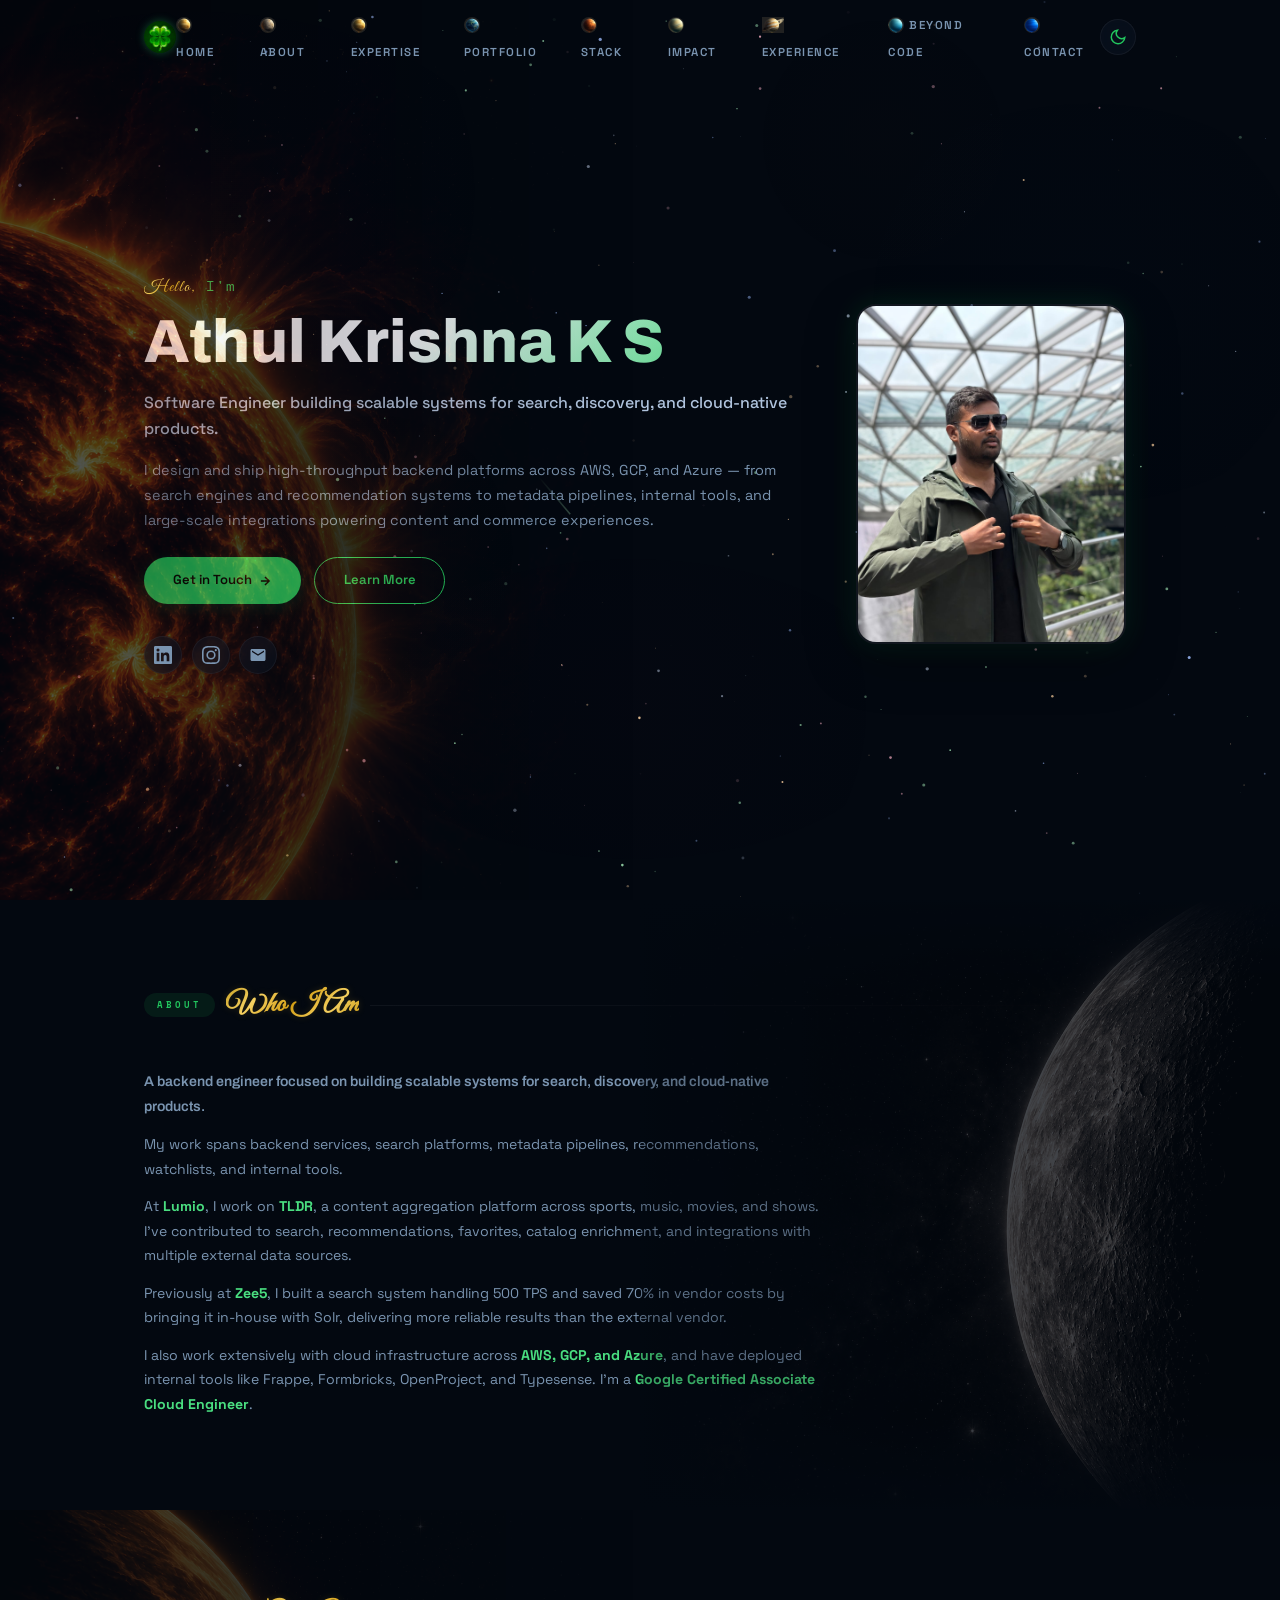
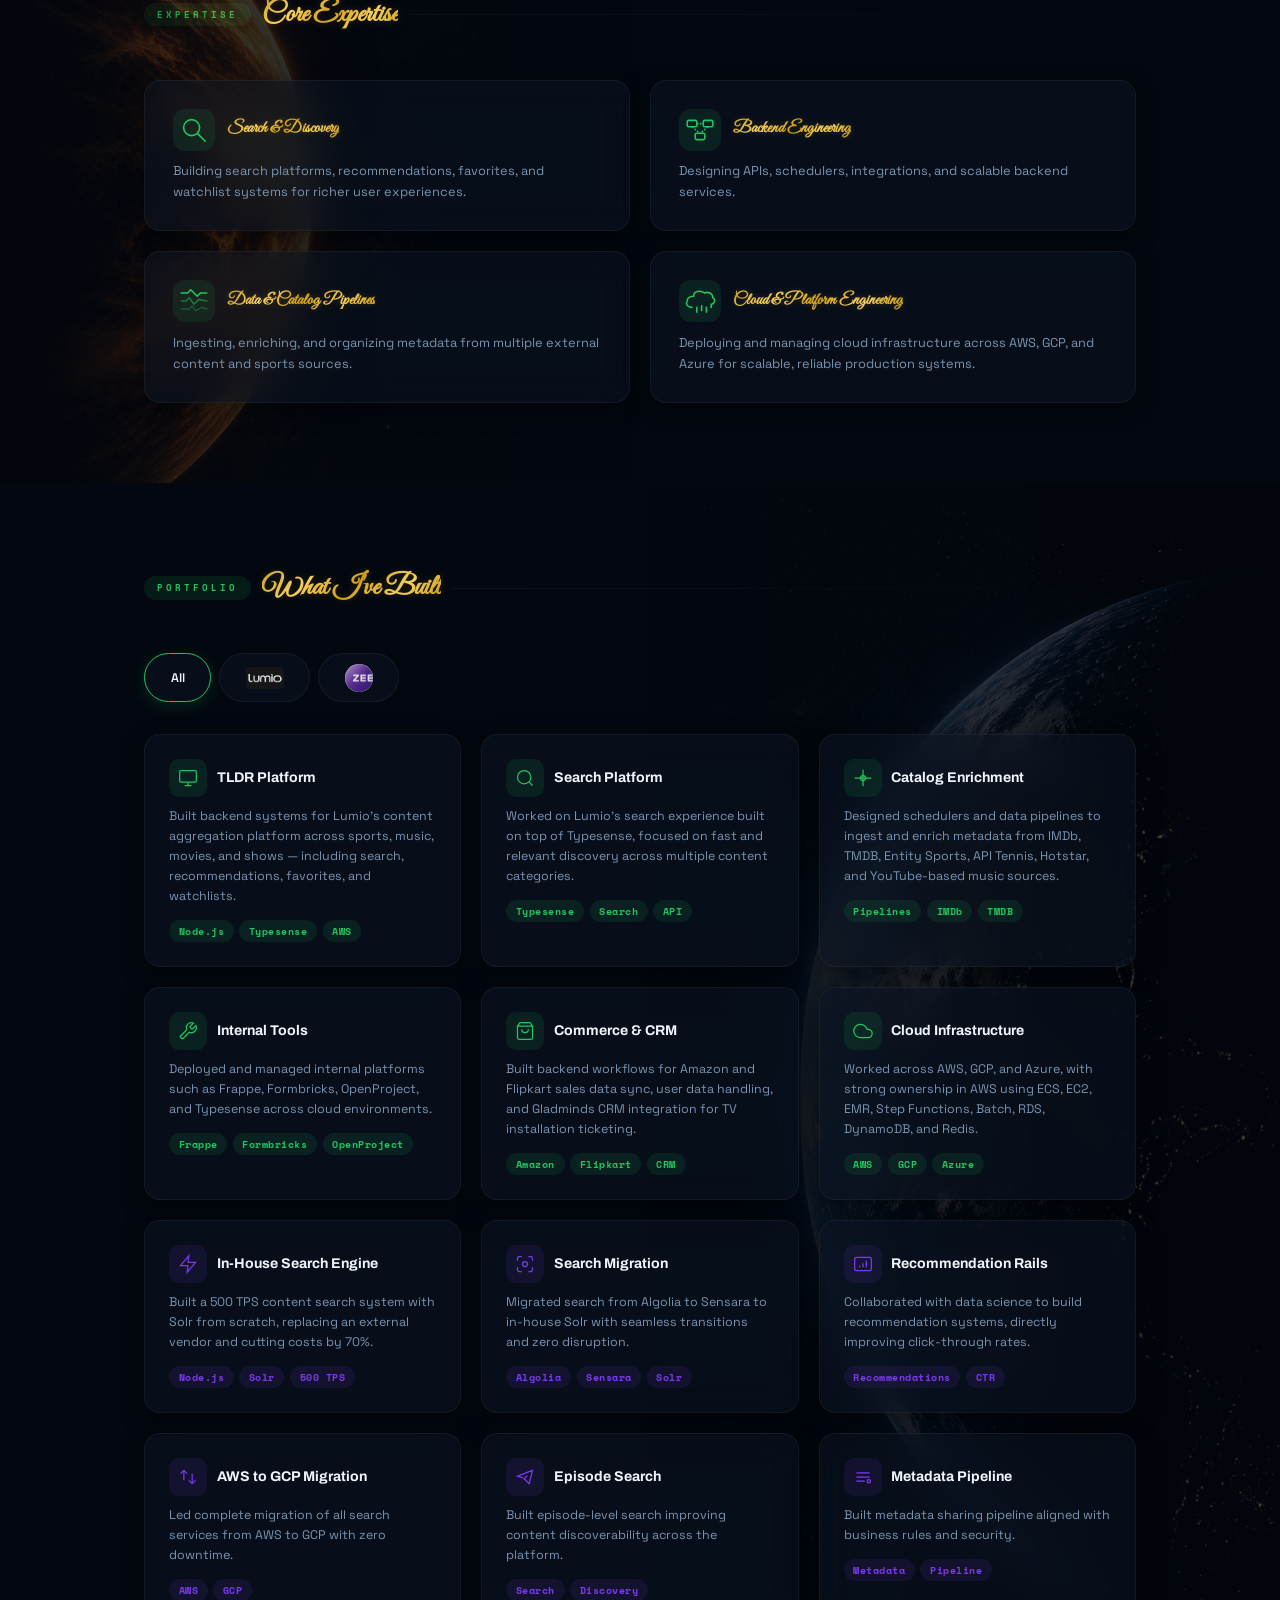
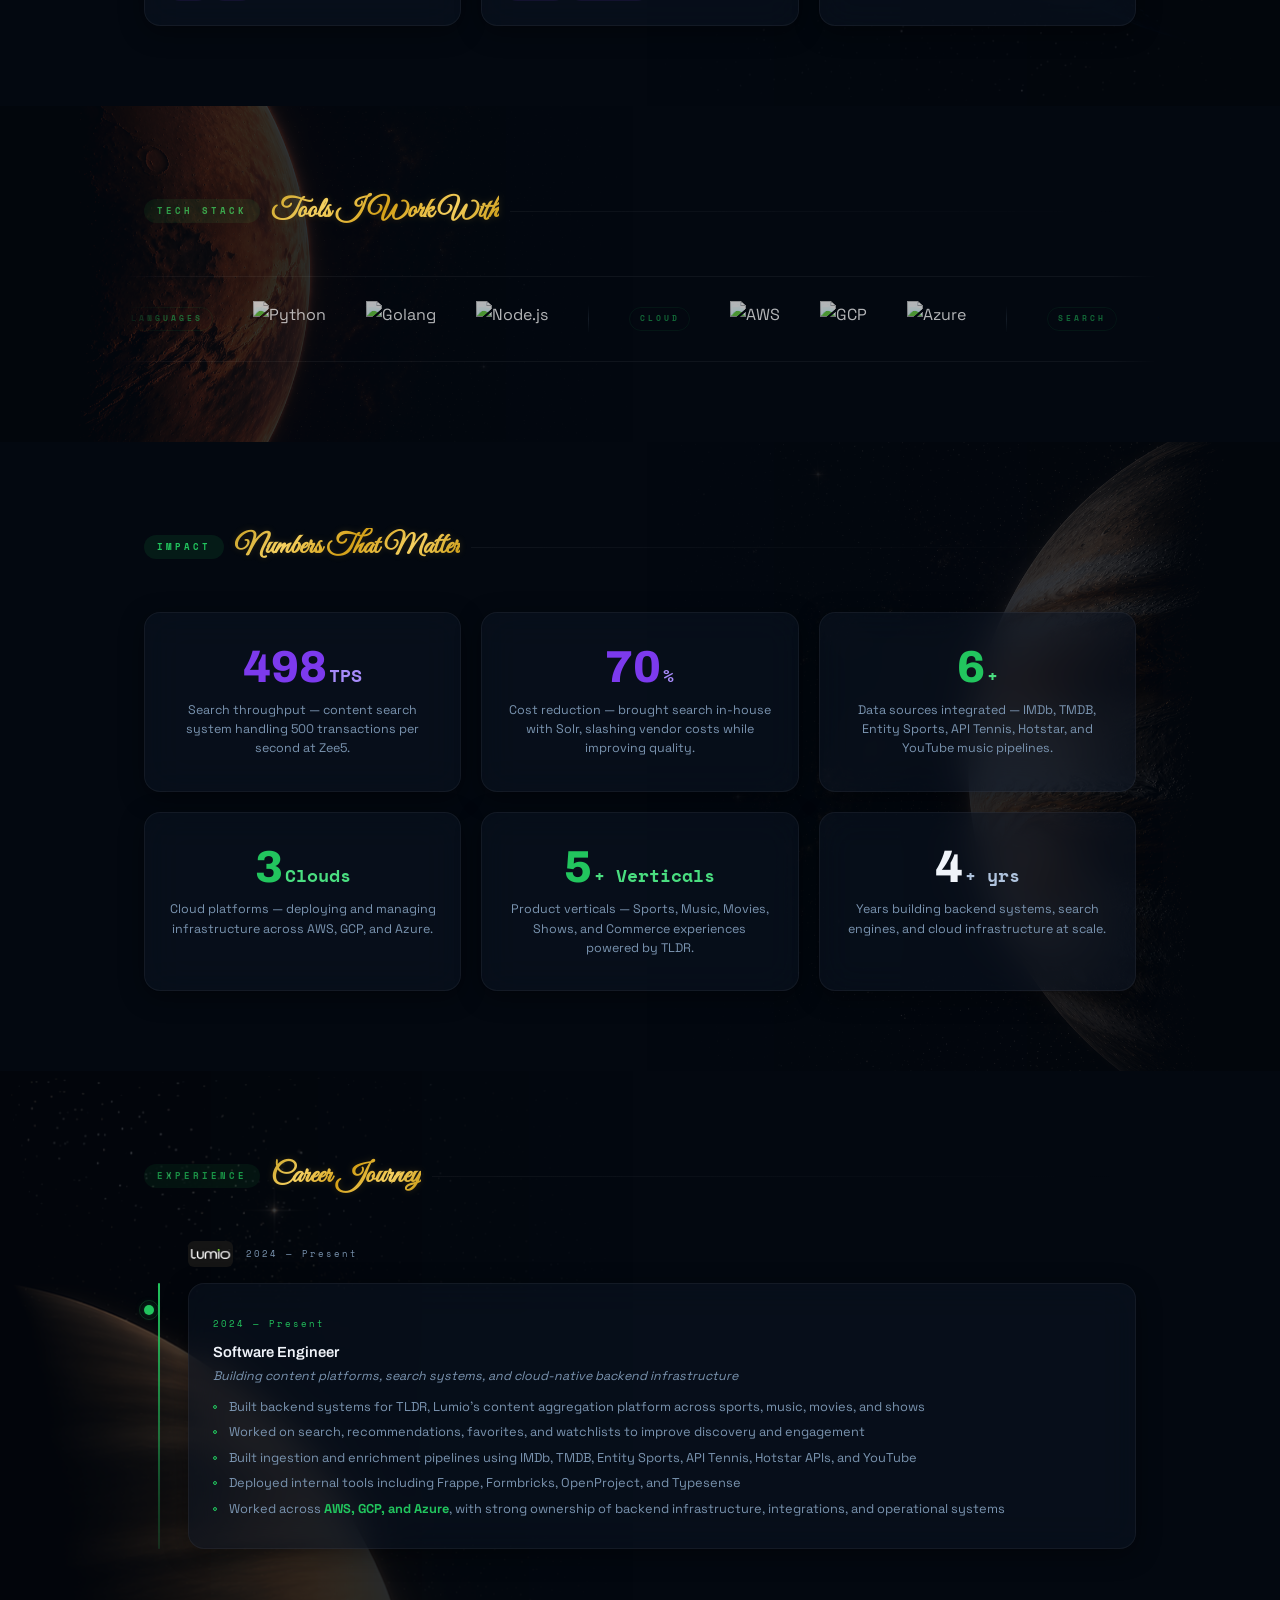
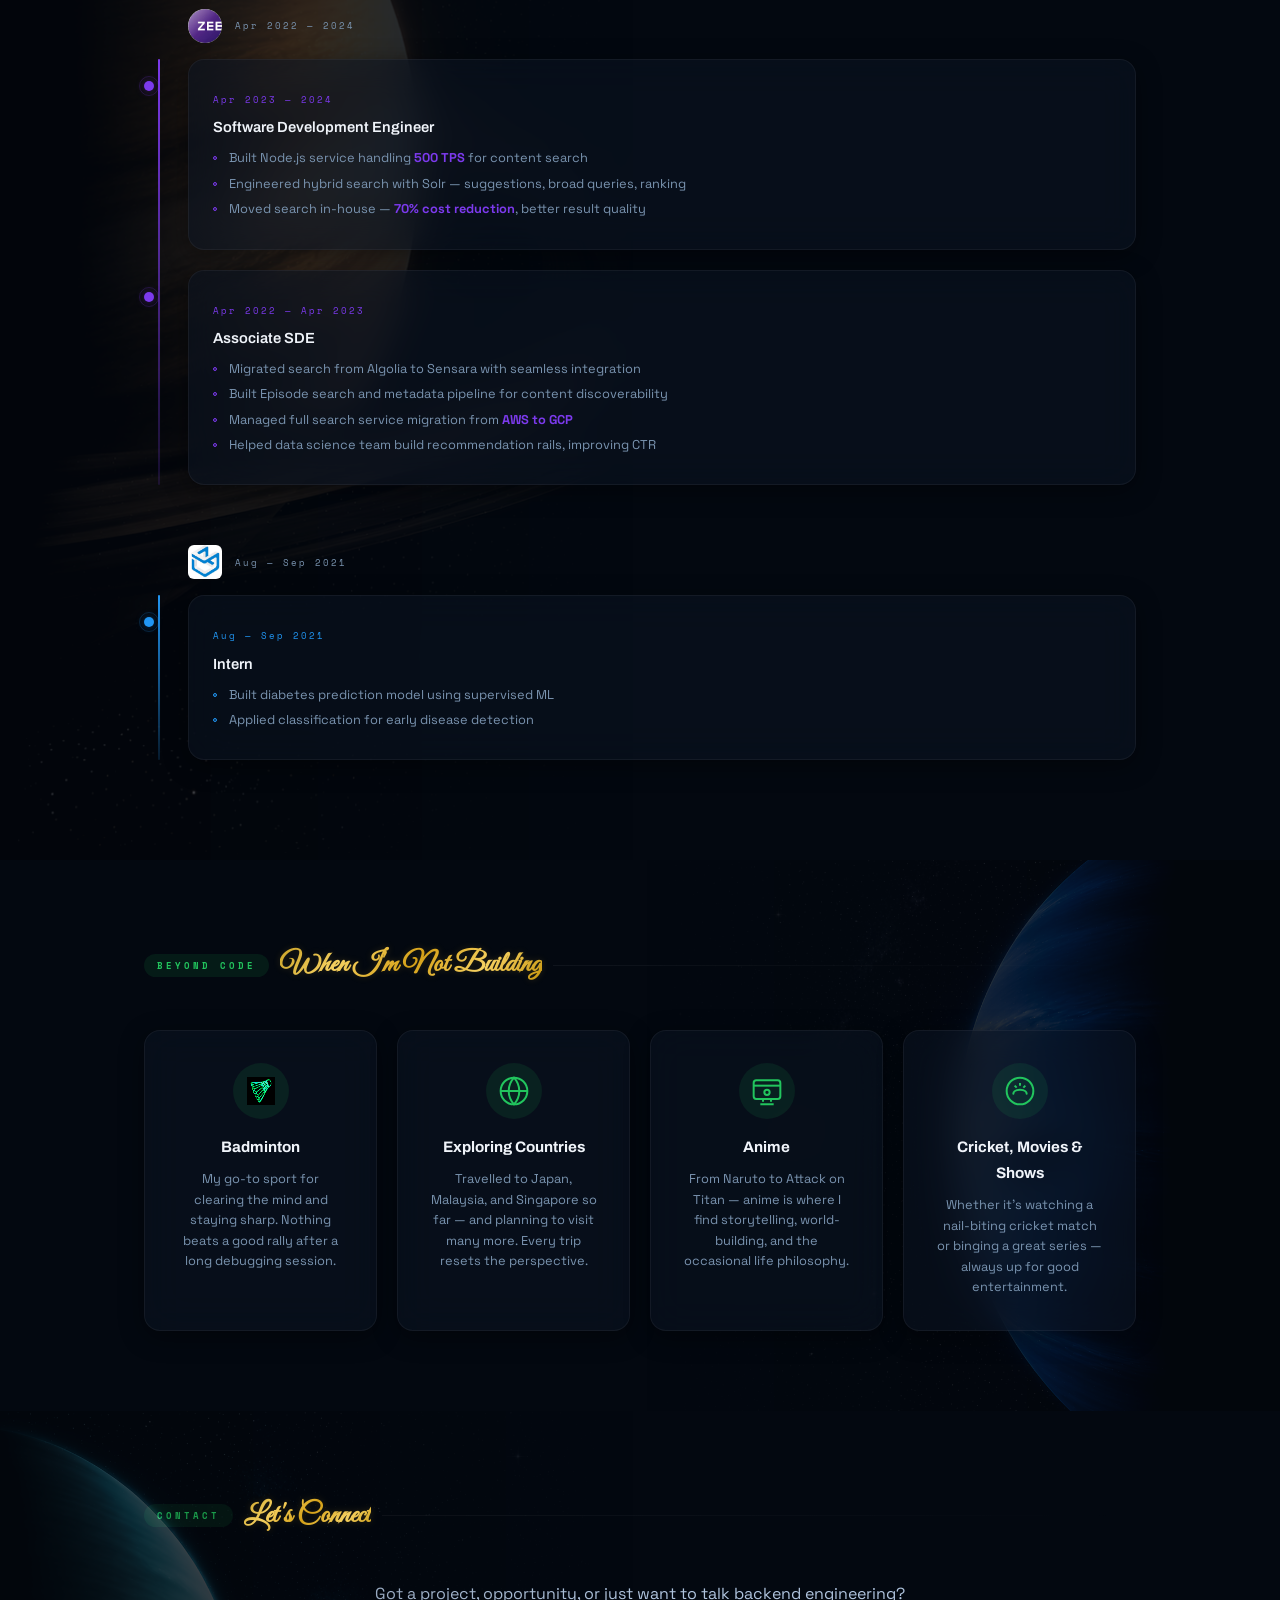
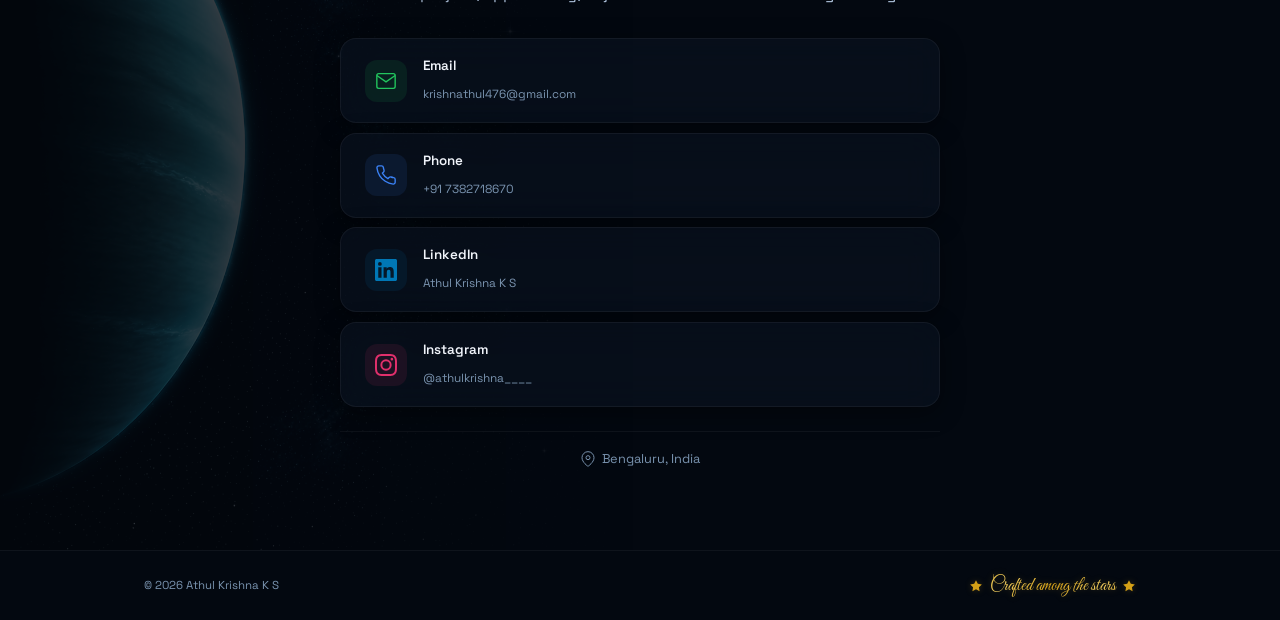
==== commit 9fafa511: "Add PostgreSQL, Cassandra to marquee and brighten dark theme text" ====
--- a/index.html
+++ b/index.html
@@ -177,6 +177,8 @@
           <img class="m-logo" src="https://cdn.jsdelivr.net/gh/devicons/devicon/icons/mongodb/mongodb-original.svg" alt="MongoDB" title="MongoDB"/>
           <img class="m-logo" src="https://cdn.jsdelivr.net/gh/devicons/devicon/icons/redis/redis-original.svg" alt="Redis" title="Redis"/>
           <img class="m-logo" src="assets/logos/logo-dynamodb.png" alt="DynamoDB" title="DynamoDB"/>
+          <img class="m-logo" src="https://cdn.jsdelivr.net/gh/devicons/devicon/icons/postgresql/postgresql-original.svg" alt="PostgreSQL" title="PostgreSQL"/>
+          <img class="m-logo" src="https://cdn.jsdelivr.net/gh/devicons/devicon/icons/cassandra/cassandra-original.svg" alt="Cassandra" title="Cassandra"/>
           <span class="m-sep"></span>
           <span class="m-label">DevOps</span>
           <img class="m-logo" src="https://cdn.jsdelivr.net/gh/devicons/devicon/icons/docker/docker-original.svg" alt="Docker" title="Docker"/>
@@ -210,6 +212,8 @@
           <img class="m-logo" src="https://cdn.jsdelivr.net/gh/devicons/devicon/icons/mongodb/mongodb-original.svg" alt="MongoDB" title="MongoDB"/>
           <img class="m-logo" src="https://cdn.jsdelivr.net/gh/devicons/devicon/icons/redis/redis-original.svg" alt="Redis" title="Redis"/>
           <img class="m-logo" src="assets/logos/logo-dynamodb.png" alt="DynamoDB" title="DynamoDB"/>
+          <img class="m-logo" src="https://cdn.jsdelivr.net/gh/devicons/devicon/icons/postgresql/postgresql-original.svg" alt="PostgreSQL" title="PostgreSQL"/>
+          <img class="m-logo" src="https://cdn.jsdelivr.net/gh/devicons/devicon/icons/cassandra/cassandra-original.svg" alt="Cassandra" title="Cassandra"/>
           <span class="m-sep"></span>
           <span class="m-label">DevOps</span>
           <img class="m-logo" src="https://cdn.jsdelivr.net/gh/devicons/devicon/icons/docker/docker-original.svg" alt="Docker" title="Docker"/>
--- a/css/style.css
+++ b/css/style.css
@@ -23,7 +23,7 @@
    2. THEMES
    -------------------------------- */
 [data-theme="dark"] {
-  --bg: #030810; --text: #e6ecf6; --t2: #90a4c0; --t3: #546580;
+  --bg: #030810; --text: #f0f4fa; --t2: #b0c4de; --t3: #7a94b0;
   --accent: #22c55e; --accent2: #4ade80; --adim: rgba(34,197,94,.1);
   --glow: rgba(34,197,94,.15); --glows: rgba(34,197,94,.35);
   --glass: rgba(12,20,36,.55); --gb: rgba(255,255,255,.05); --gbh: rgba(34,197,94,.18);
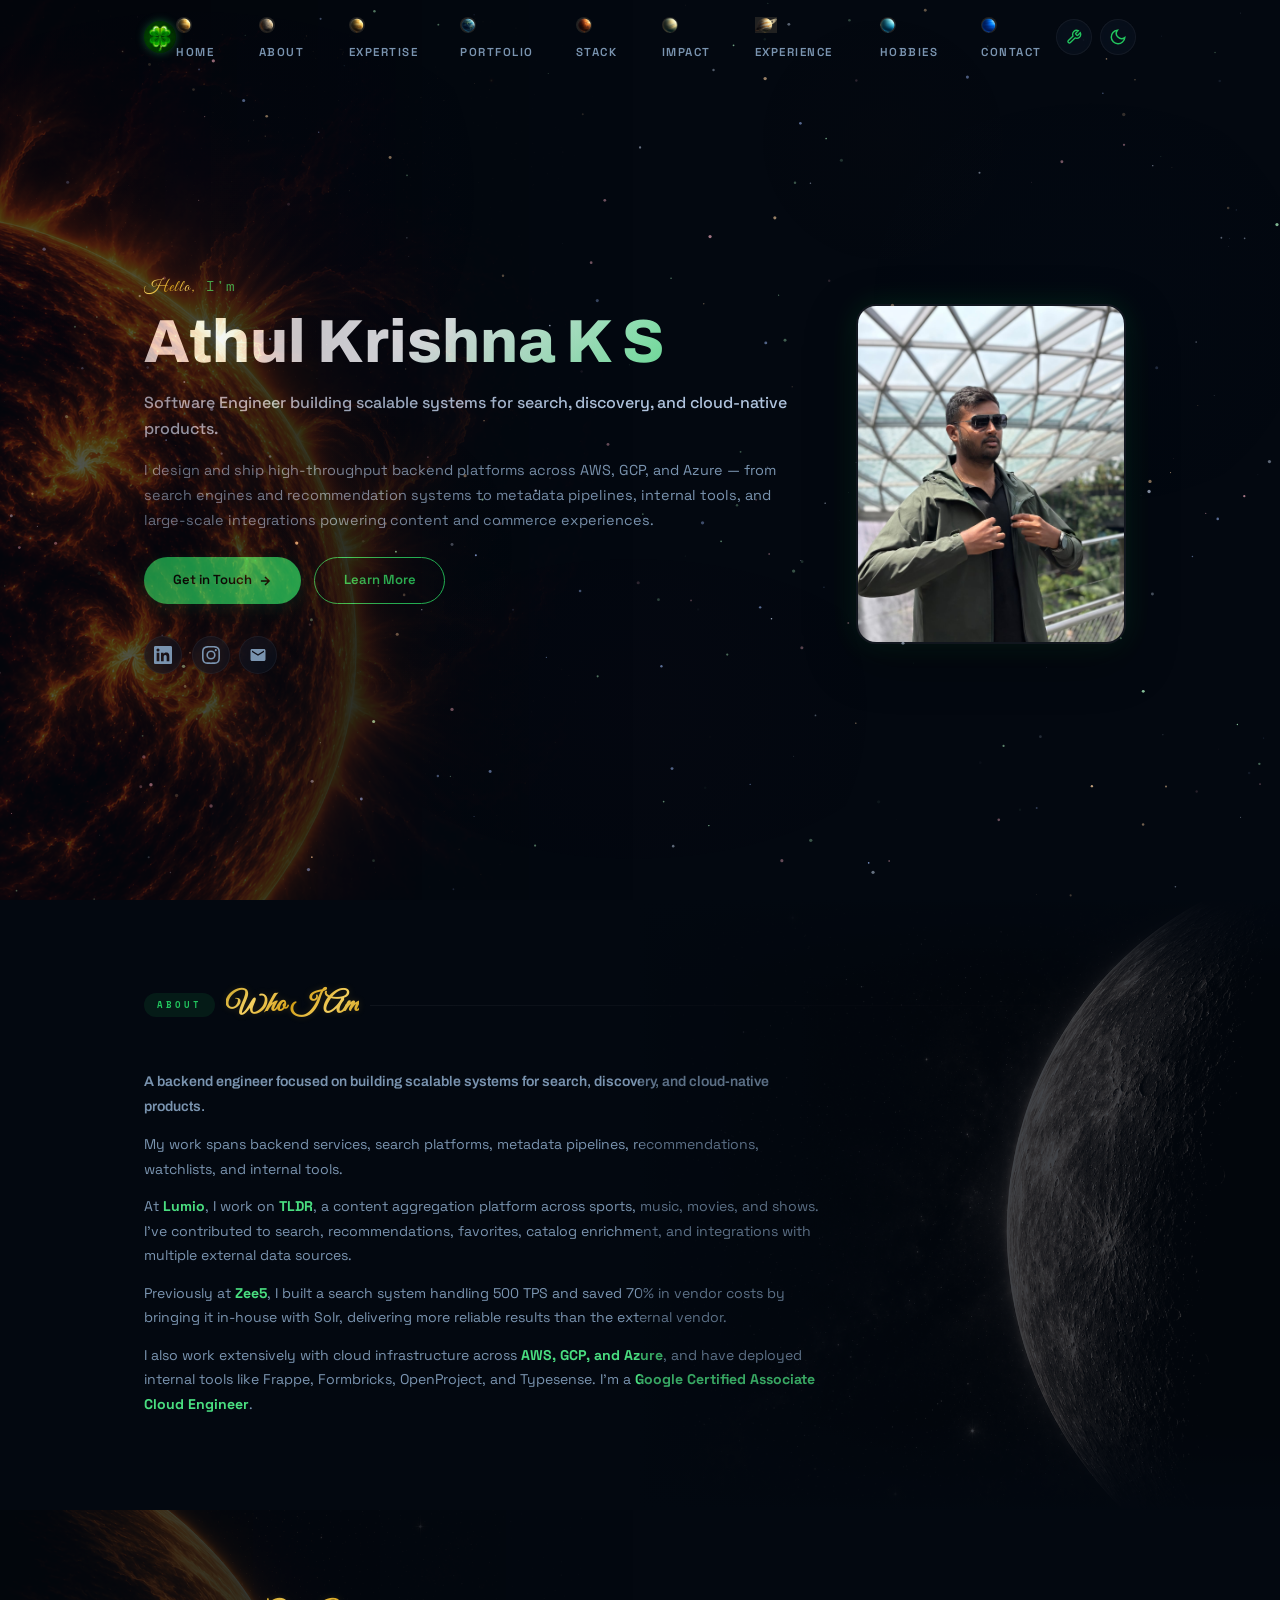
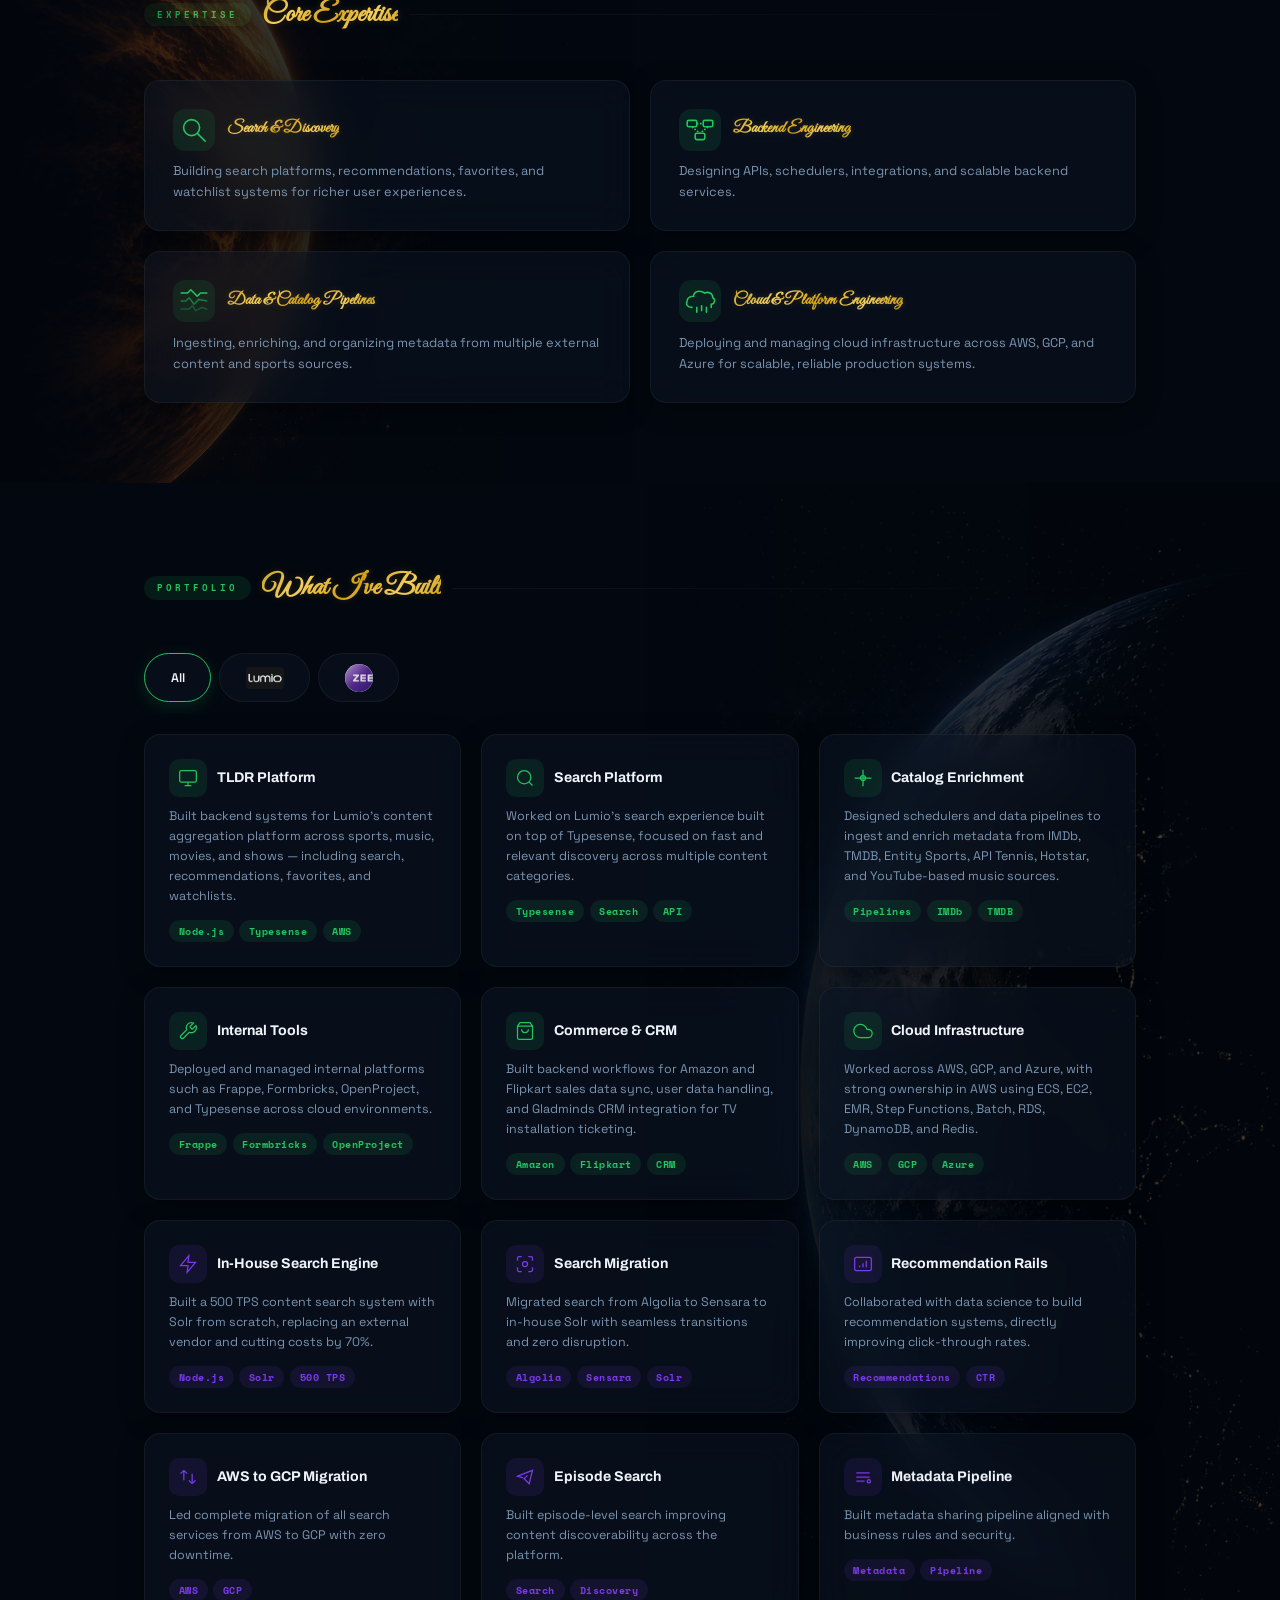
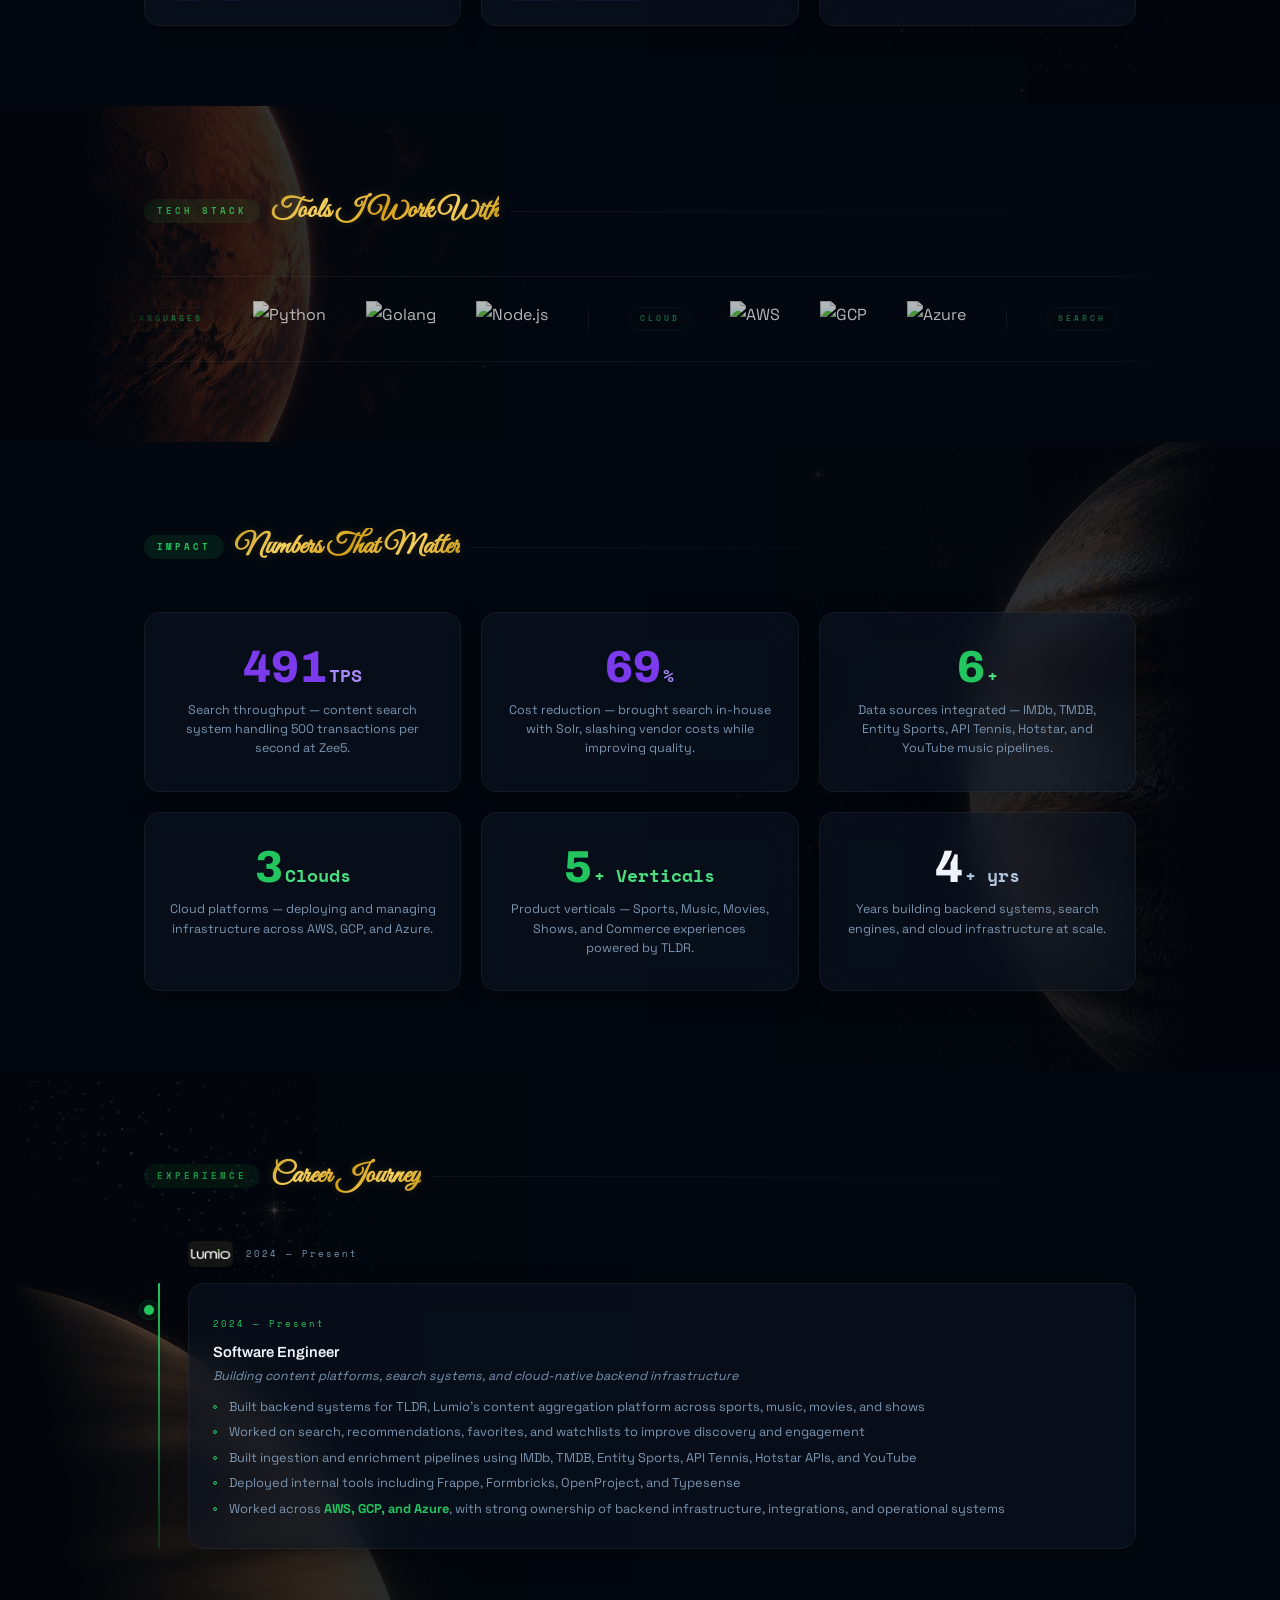
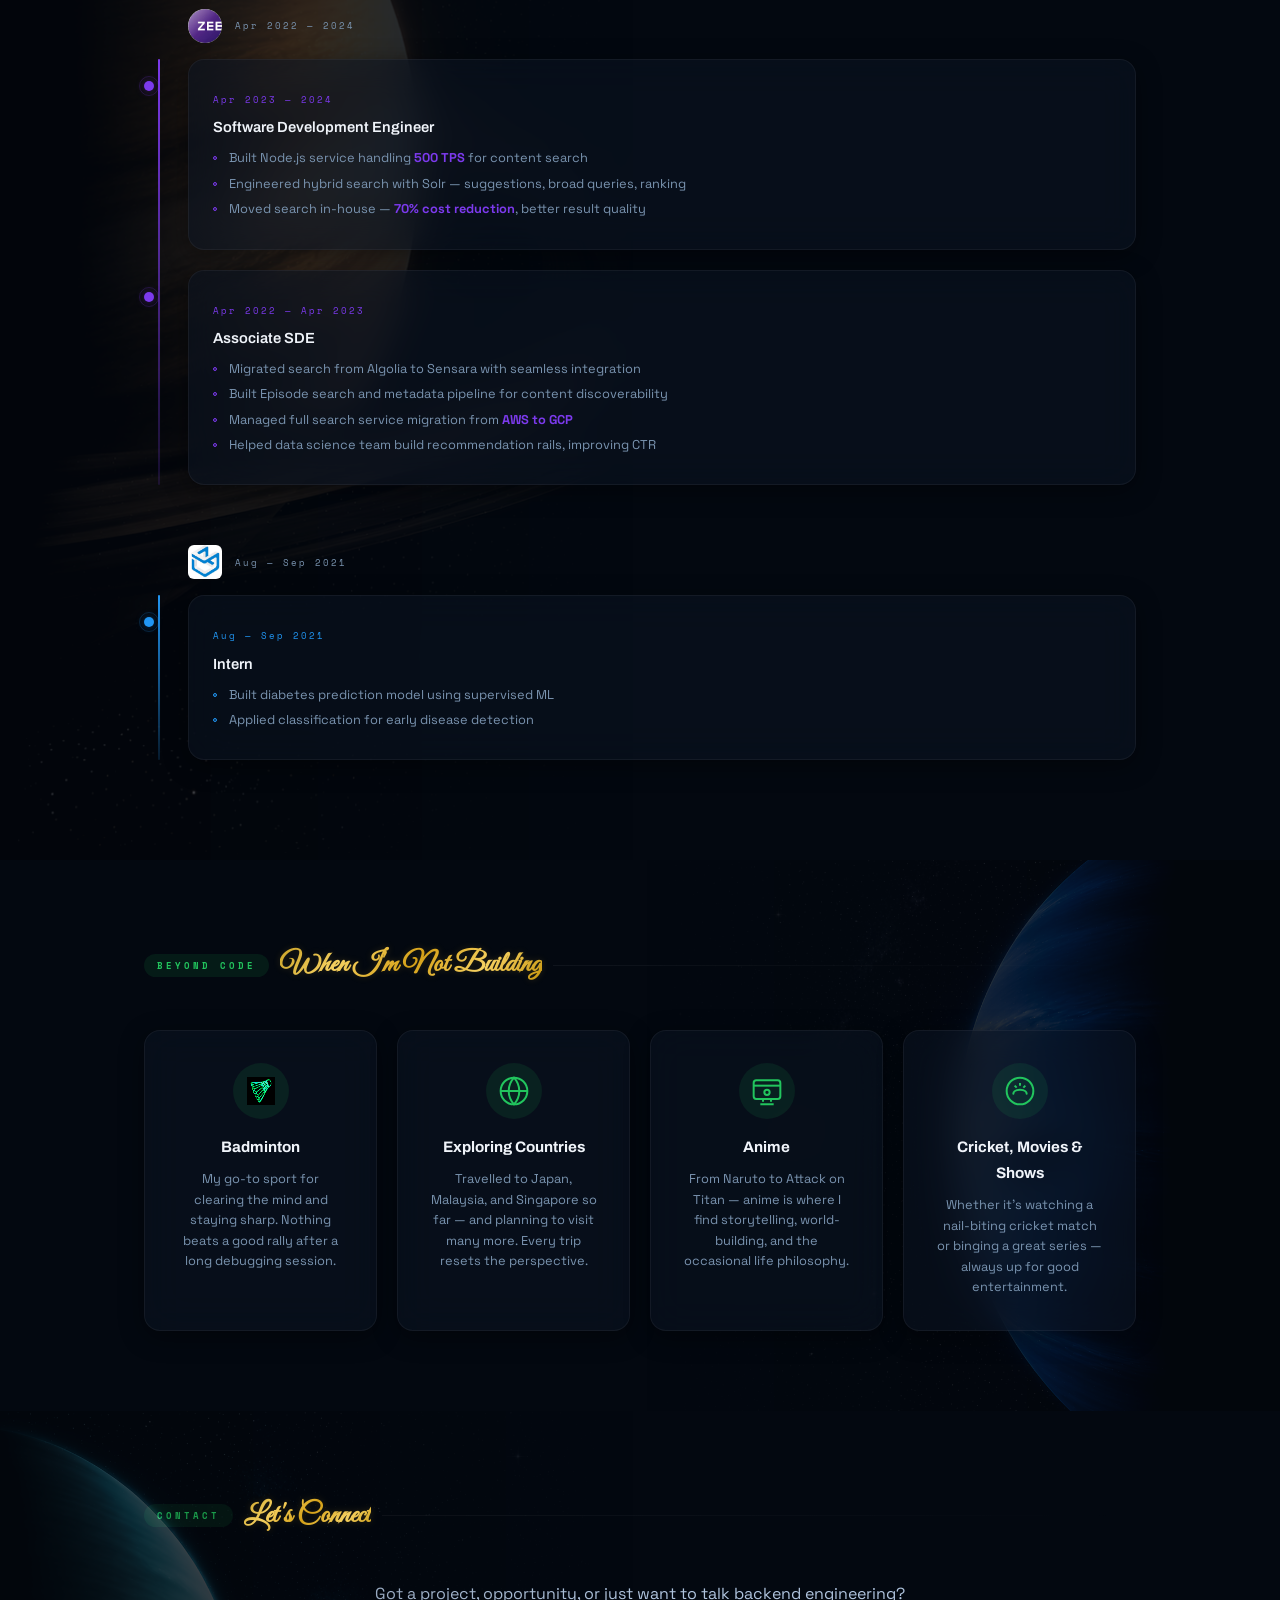
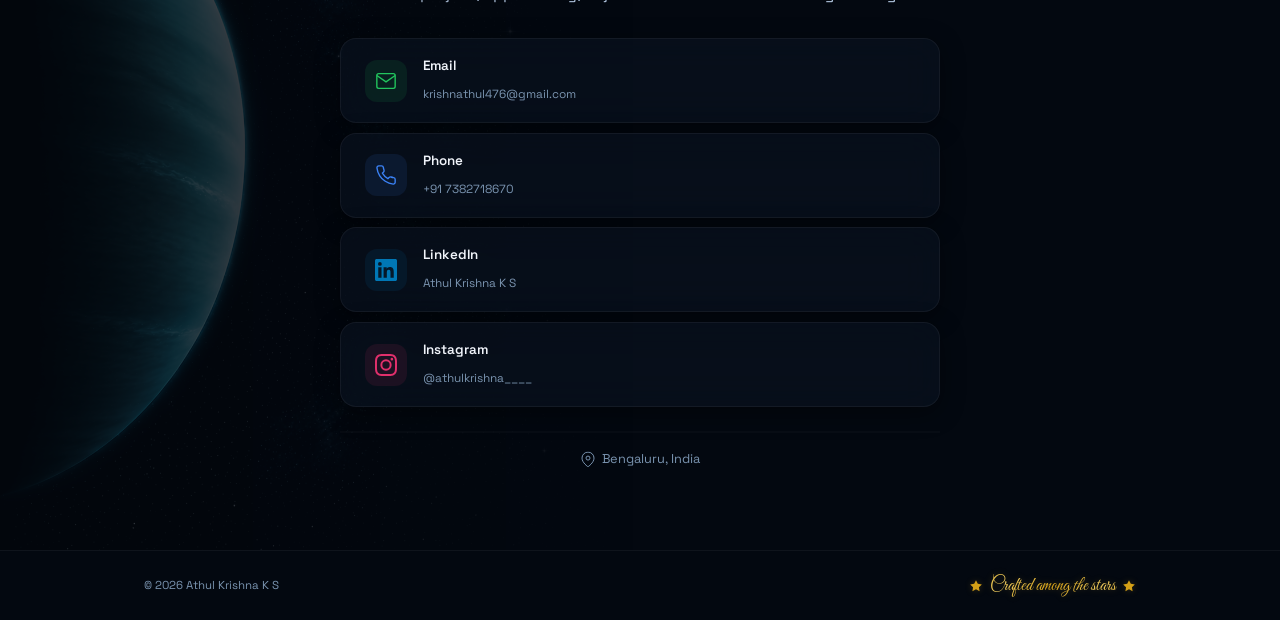
==== commit 63055b83: "Add card tracker, tools link, hobbies, planet nav icons, and UI fixes" ====
--- a/index.html
+++ b/index.html
@@ -29,10 +29,11 @@
         <li><a href="#stack"><span class="nav-planet np-mars"></span>Stack</a></li>
         <li><a href="#impact"><span class="nav-planet np-jupiter"></span>Impact</a></li>
         <li><a href="#experience"><span class="nav-planet np-saturn"></span>Experience</a></li>
-        <li><a href="#hobbies"><span class="nav-planet np-uranus"></span>Beyond Code</a></li>
+        <li><a href="#hobbies"><span class="nav-planet np-uranus"></span>Hobbies</a></li>
         <li><a href="#contact"><span class="nav-planet np-neptune"></span>Contact</a></li>
       </ul>
       <div class="nav-actions">
+        <a href="tracker.html" class="theme-btn" aria-label="Tools" title="Tools"><svg width="16" height="16" viewBox="0 0 24 24" fill="none" stroke="currentColor" stroke-width="2"><path d="M14.7 6.3a1 1 0 000 1.4l1.6 1.6a1 1 0 001.4 0l3.77-3.77a6 6 0 01-7.94 7.94l-6.91 6.91a2.12 2.12 0 01-3-3l6.91-6.91a6 6 0 017.94-7.94l-3.76 3.76z"/></svg></a>
         <button class="theme-btn" id="themeToggle" aria-label="Toggle theme">
           <svg class="ico-sun" width="18" height="18" viewBox="0 0 24 24" fill="none" stroke="currentColor" stroke-width="2"><circle cx="12" cy="12" r="5"/><path d="M12 1v2M12 21v2M4.22 4.22l1.42 1.42M18.36 18.36l1.42 1.42M1 12h2M21 12h2M4.22 19.78l1.42-1.42M18.36 5.64l1.42-1.42"/></svg>
           <svg class="ico-moon" width="18" height="18" viewBox="0 0 24 24" fill="none" stroke="currentColor" stroke-width="2"><path d="M21 12.79A9 9 0 1111.21 3 7 7 0 0021 12.79z"/></svg>
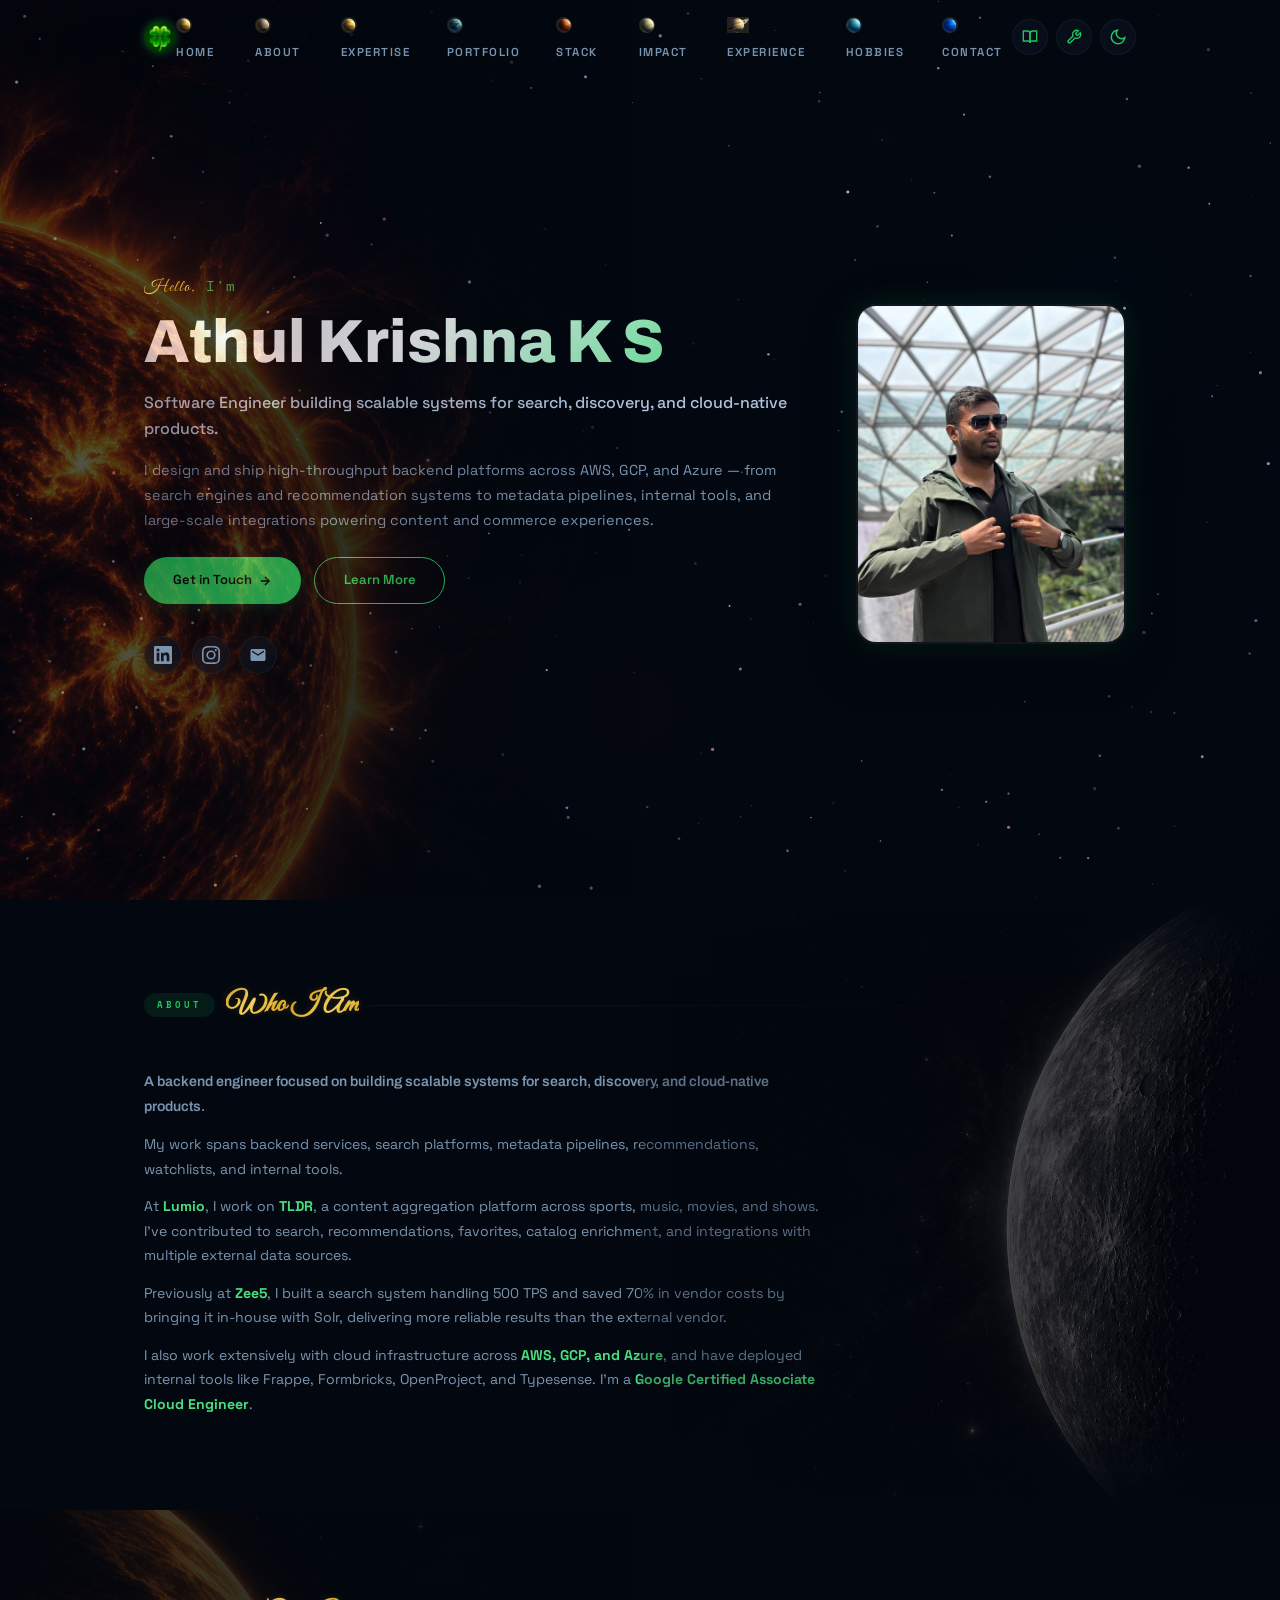
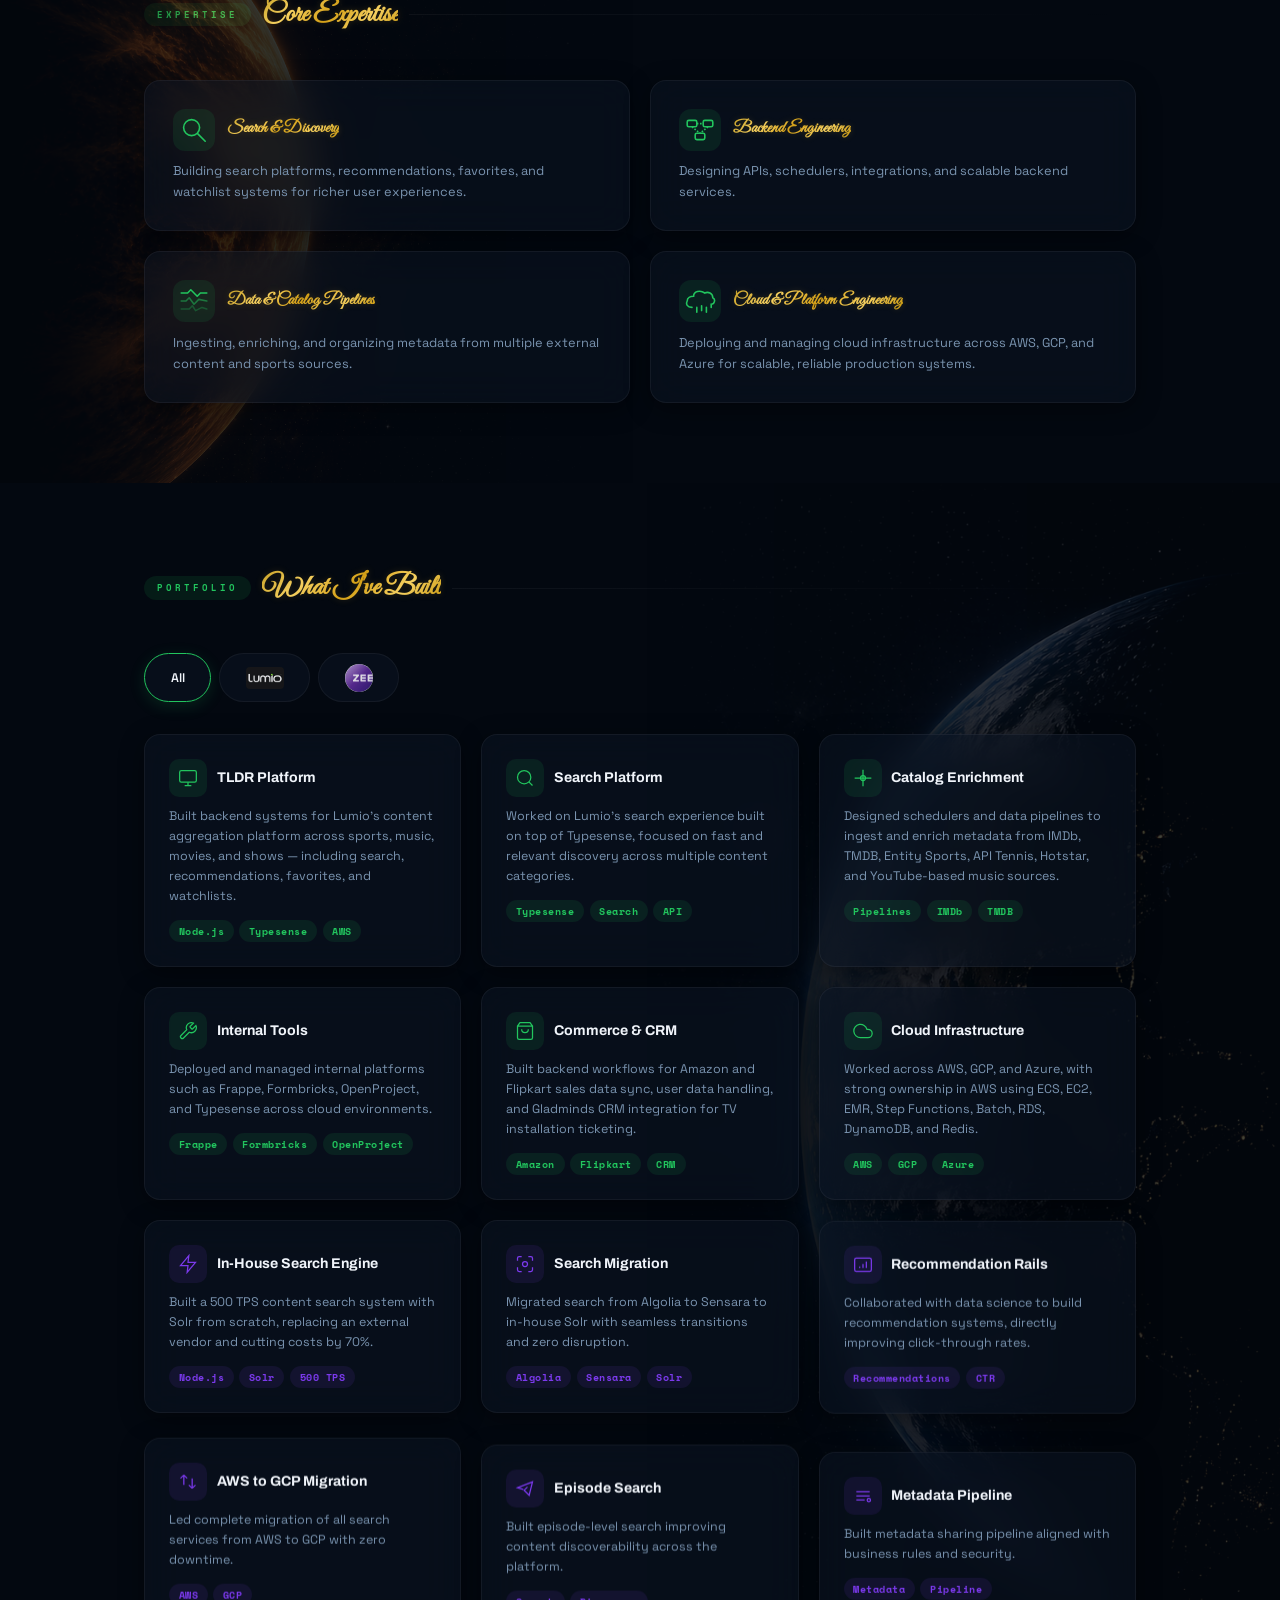
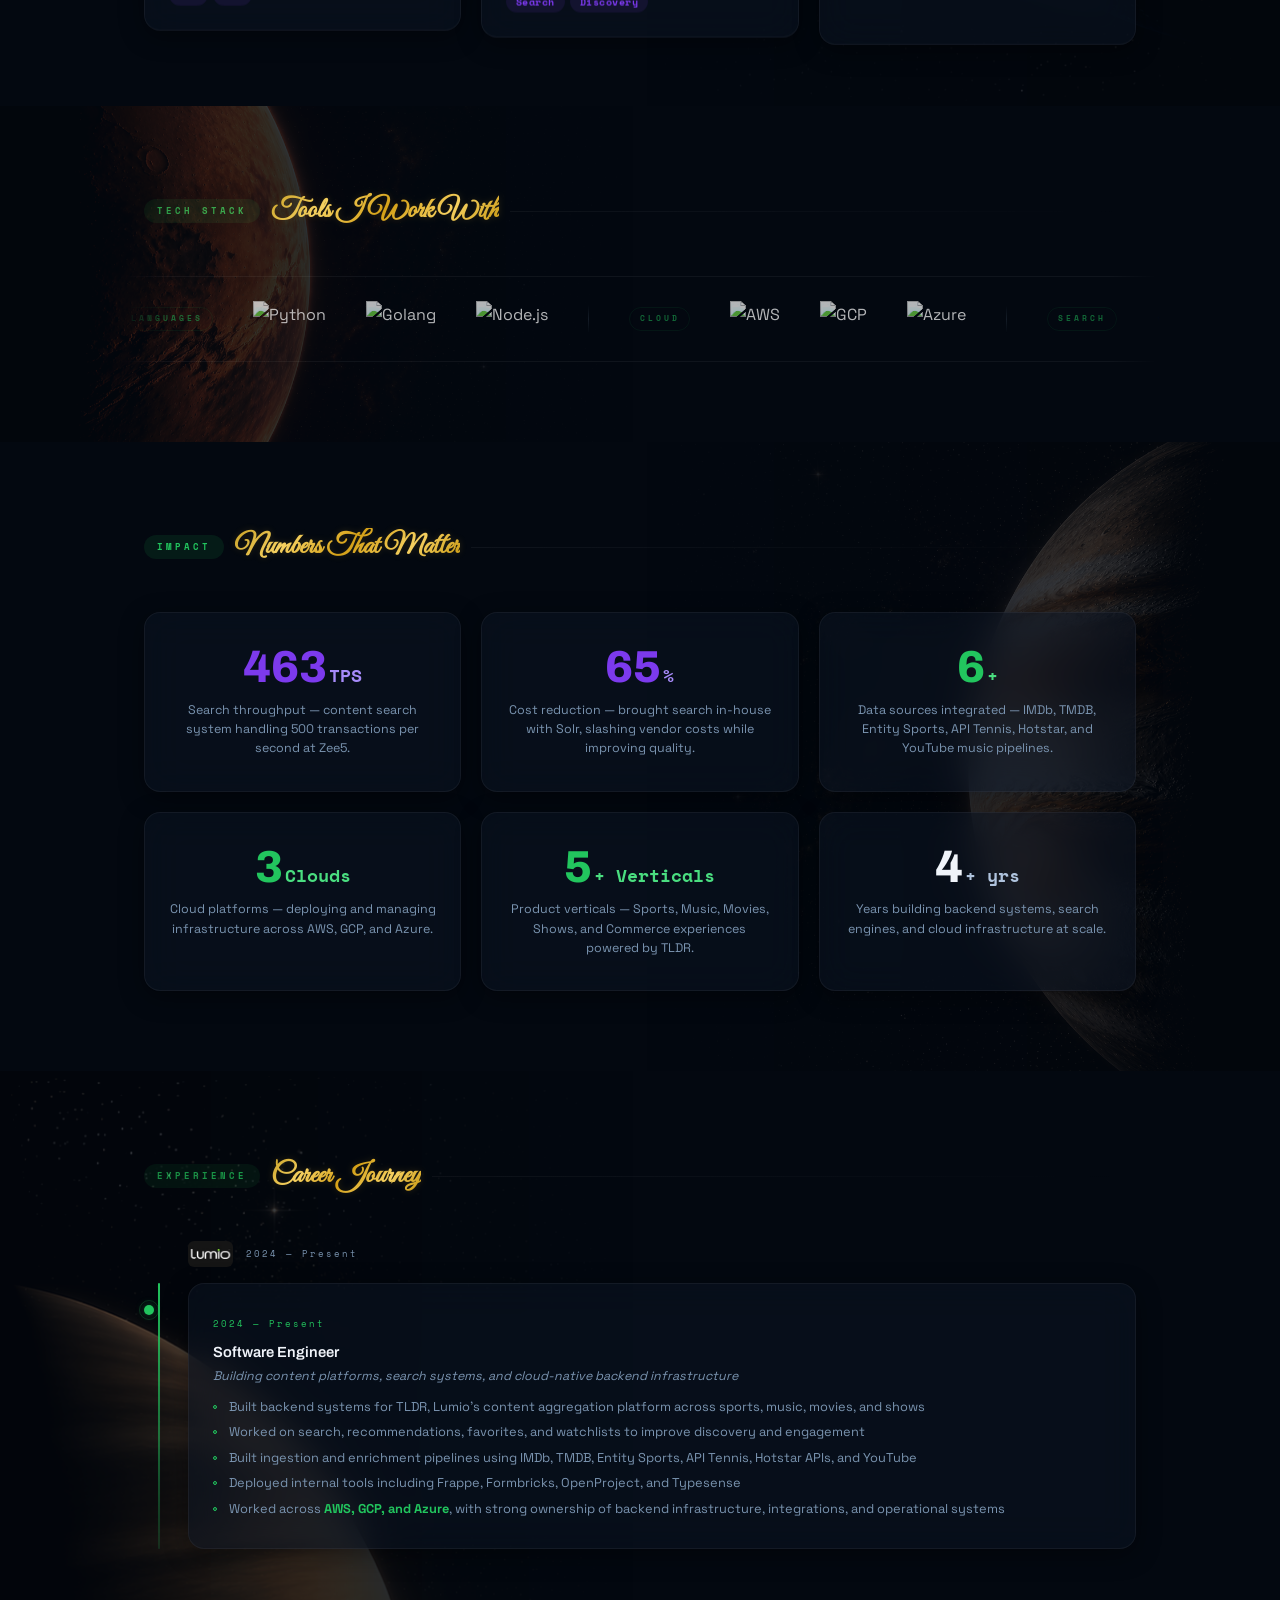
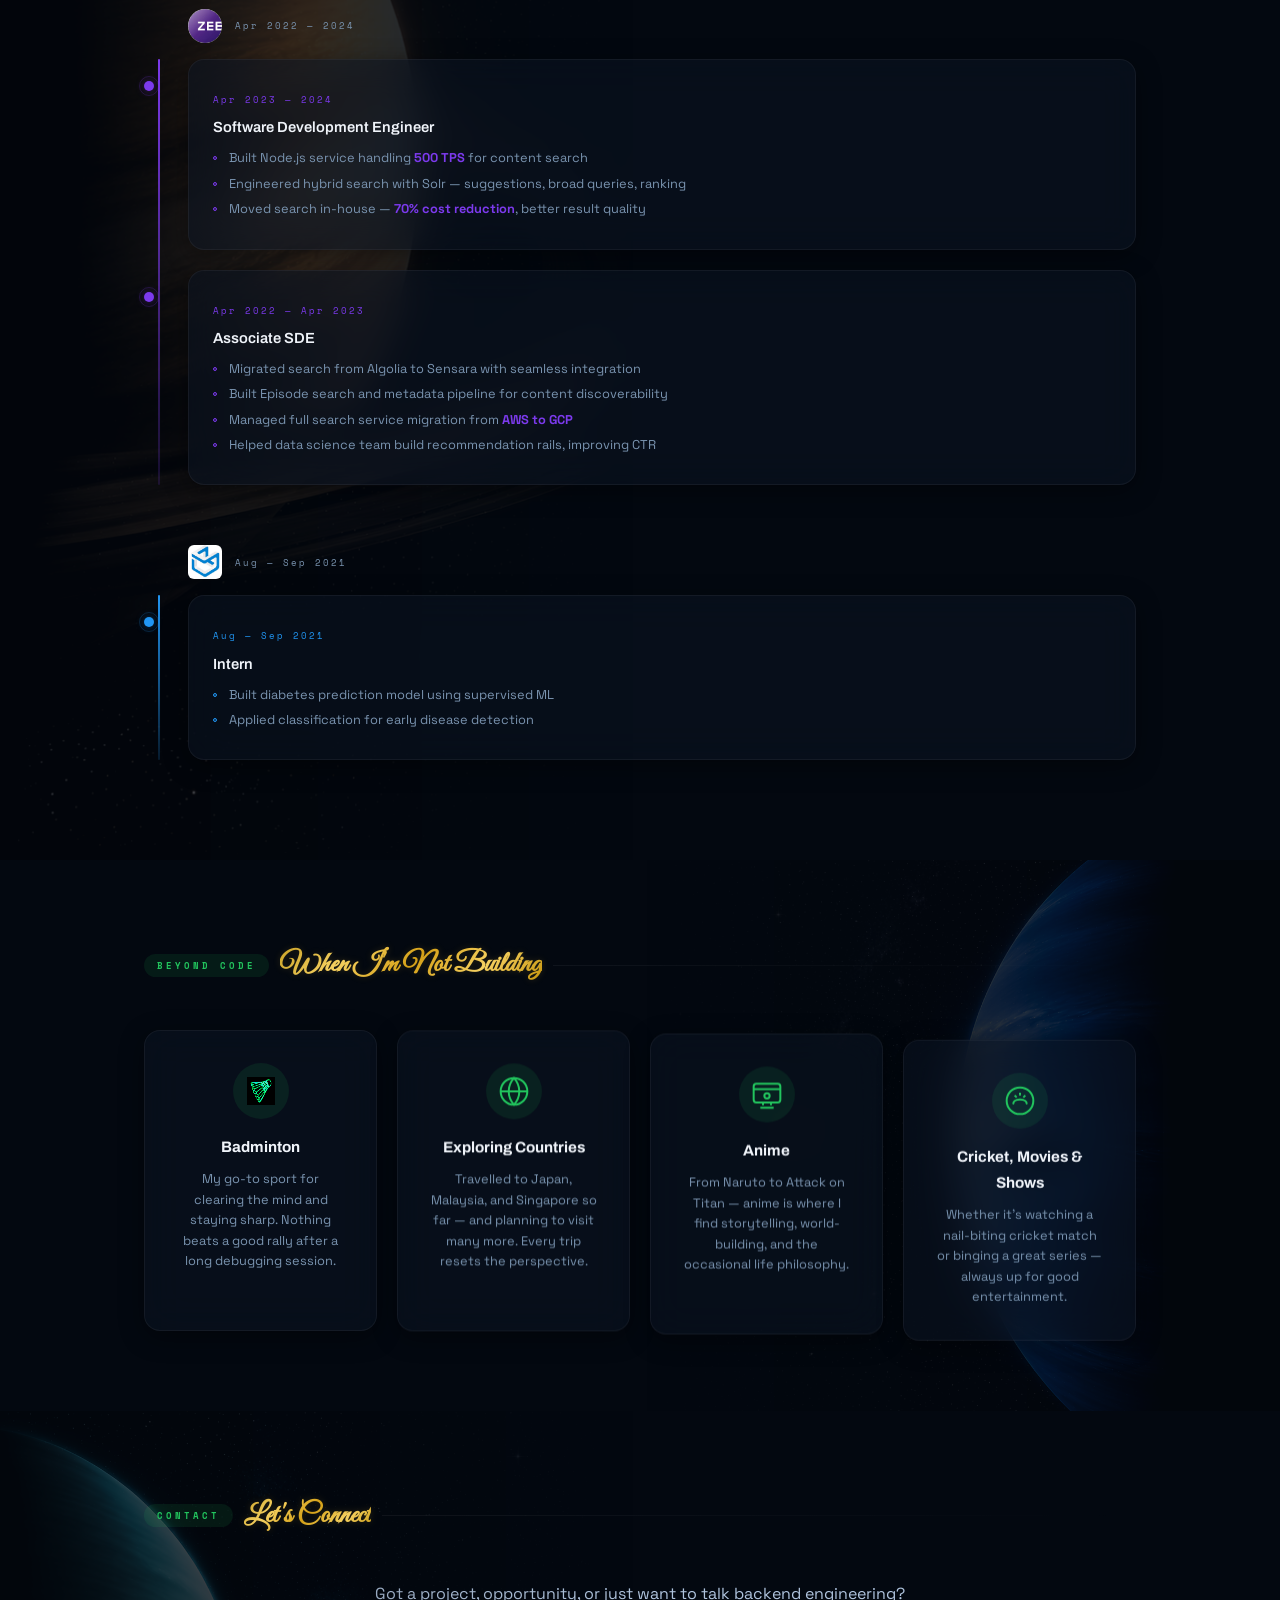
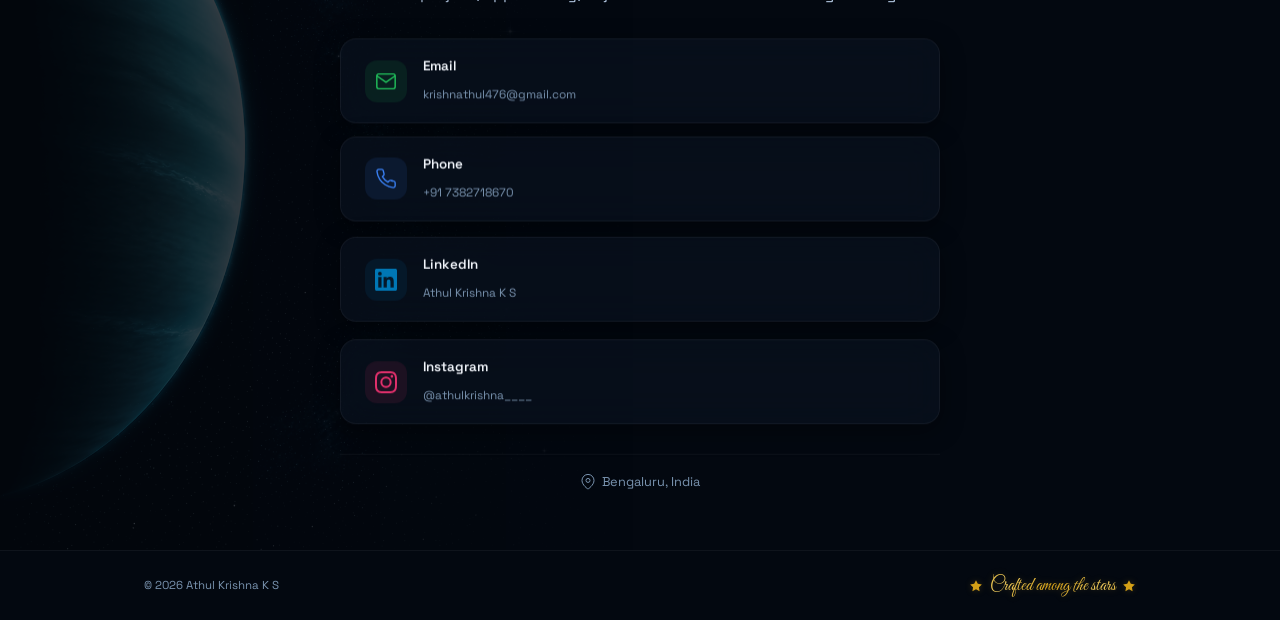
==== commit de1cc605: "Add SDE roadmap with login gate, detailed phases, resources, and daily schedule" ====
--- a/index.html
+++ b/index.html
@@ -33,7 +33,8 @@
         <li><a href="#contact"><span class="nav-planet np-neptune"></span>Contact</a></li>
       </ul>
       <div class="nav-actions">
-        <a href="tracker.html" class="theme-btn" aria-label="Tools" title="Tools"><svg width="16" height="16" viewBox="0 0 24 24" fill="none" stroke="currentColor" stroke-width="2"><path d="M14.7 6.3a1 1 0 000 1.4l1.6 1.6a1 1 0 001.4 0l3.77-3.77a6 6 0 01-7.94 7.94l-6.91 6.91a2.12 2.12 0 01-3-3l6.91-6.91a6 6 0 017.94-7.94l-3.76 3.76z"/></svg></a>
+        <a href="roadmap.html" class="theme-btn" aria-label="Roadmap" title="SDE Roadmap"><svg width="16" height="16" viewBox="0 0 24 24" fill="none" stroke="currentColor" stroke-width="2"><path d="M2 3h6a4 4 0 014 4v14a3 3 0 00-3-3H2z"/><path d="M22 3h-6a4 4 0 00-4 4v14a3 3 0 013-3h7z"/></svg></a>
+        <a href="tracker.html" class="theme-btn" aria-label="Tools" title="Card Tracker"><svg width="16" height="16" viewBox="0 0 24 24" fill="none" stroke="currentColor" stroke-width="2"><path d="M14.7 6.3a1 1 0 000 1.4l1.6 1.6a1 1 0 001.4 0l3.77-3.77a6 6 0 01-7.94 7.94l-6.91 6.91a2.12 2.12 0 01-3-3l6.91-6.91a6 6 0 017.94-7.94l-3.76 3.76z"/></svg></a>
         <button class="theme-btn" id="themeToggle" aria-label="Toggle theme">
           <svg class="ico-sun" width="18" height="18" viewBox="0 0 24 24" fill="none" stroke="currentColor" stroke-width="2"><circle cx="12" cy="12" r="5"/><path d="M12 1v2M12 21v2M4.22 4.22l1.42 1.42M18.36 18.36l1.42 1.42M1 12h2M21 12h2M4.22 19.78l1.42-1.42M18.36 5.64l1.42-1.42"/></svg>
           <svg class="ico-moon" width="18" height="18" viewBox="0 0 24 24" fill="none" stroke="currentColor" stroke-width="2"><path d="M21 12.79A9 9 0 1111.21 3 7 7 0 0021 12.79z"/></svg>
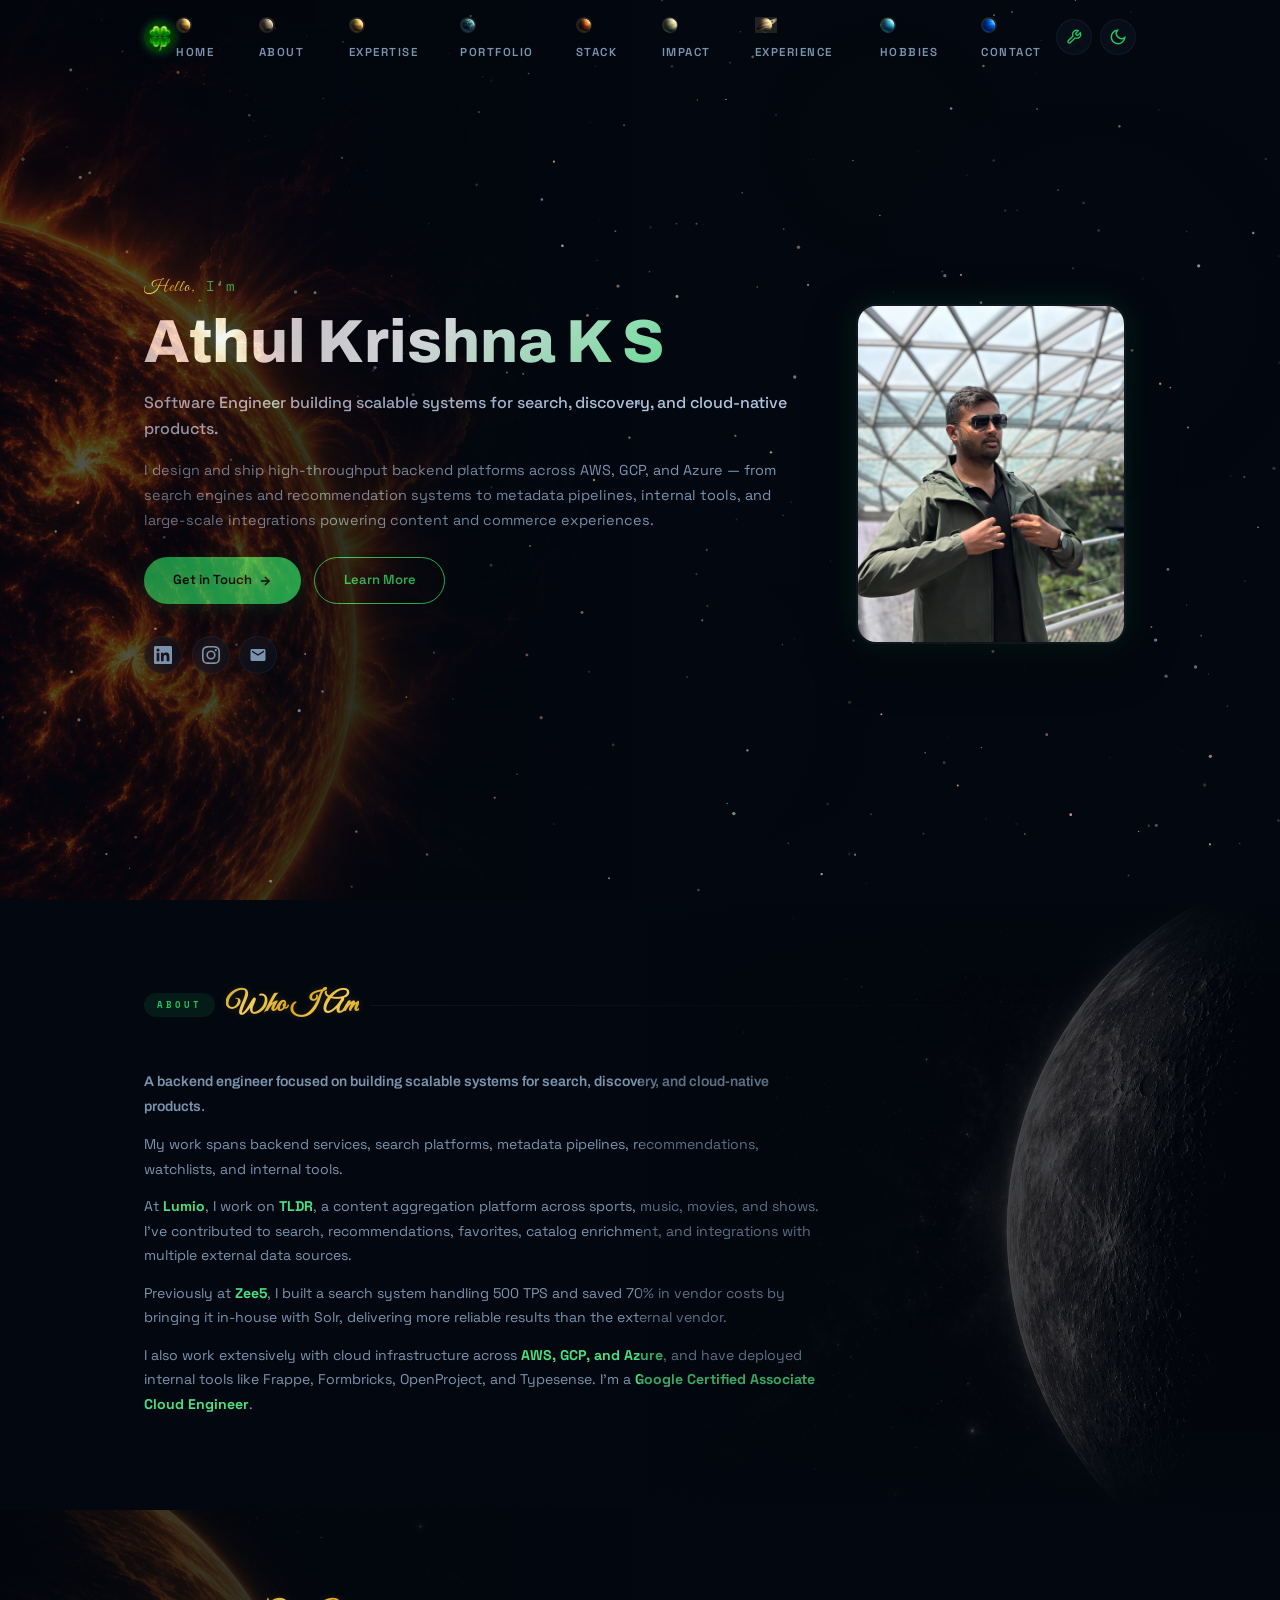
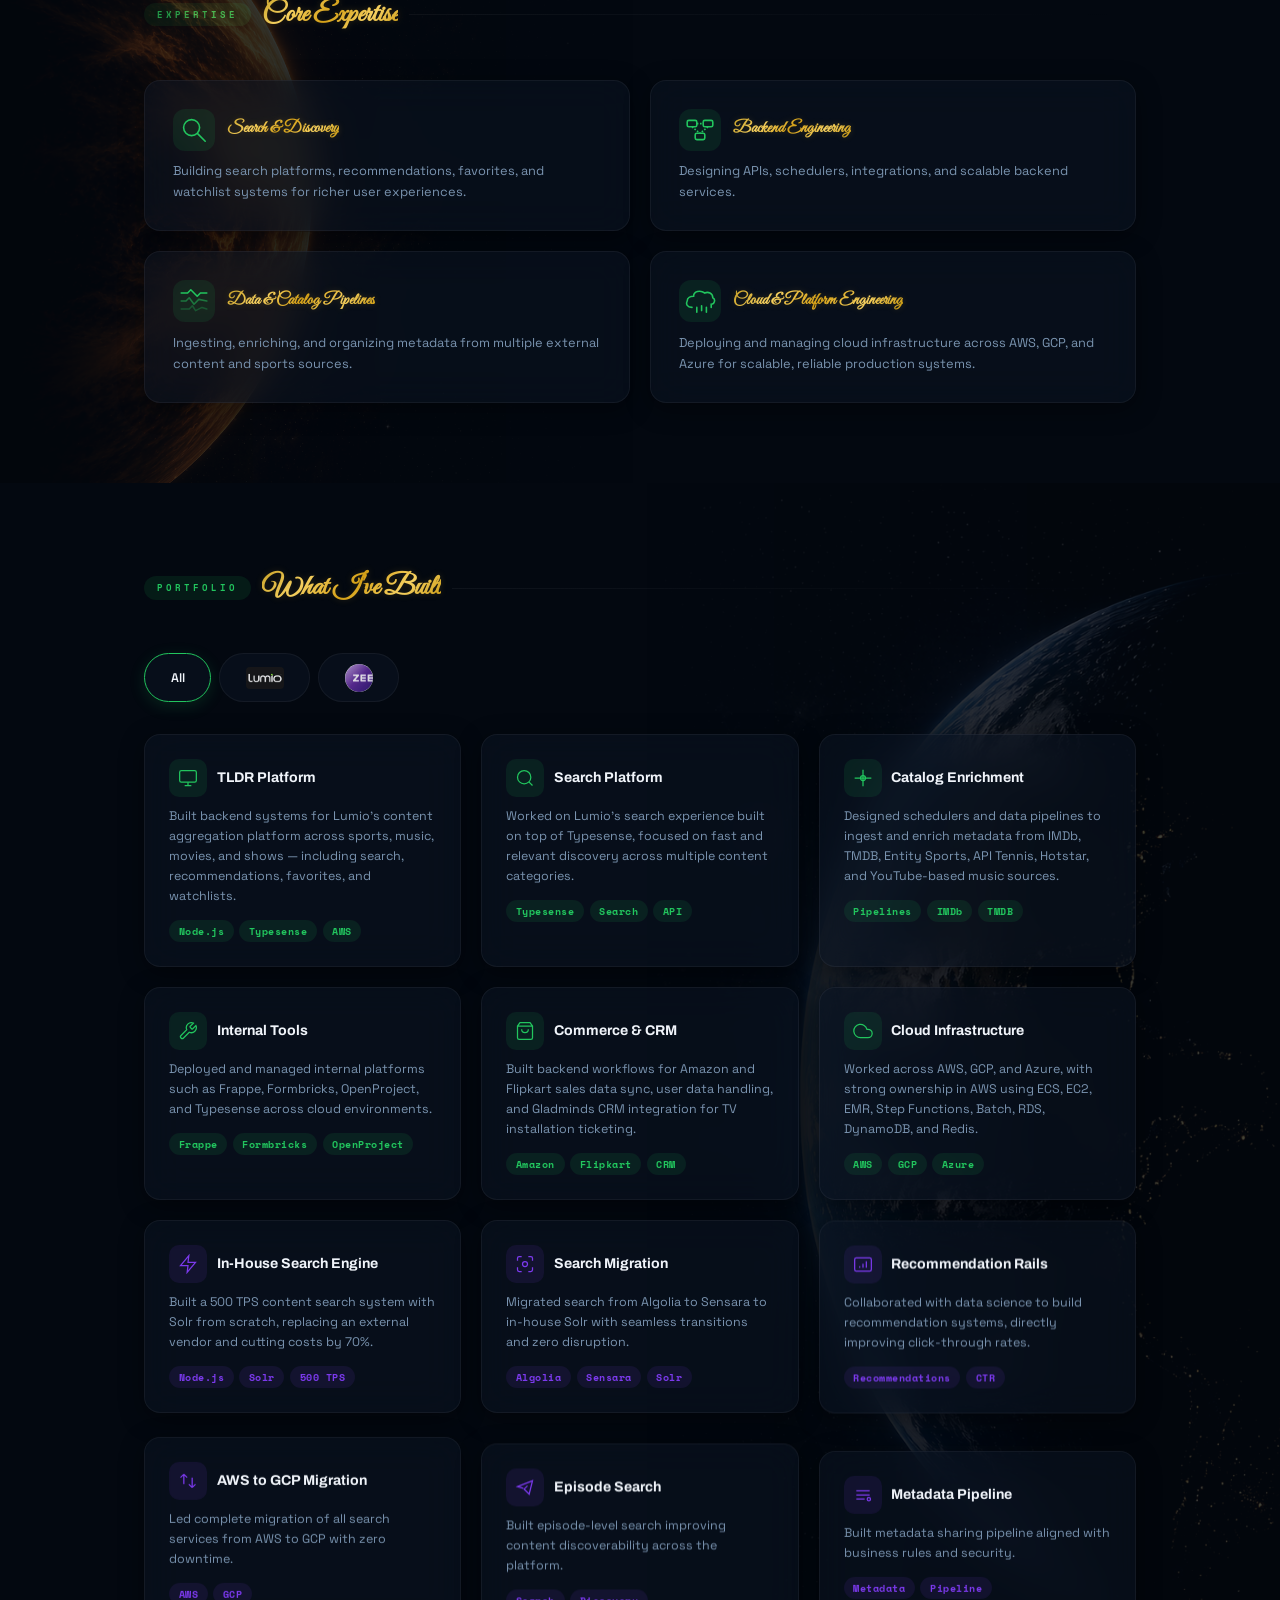
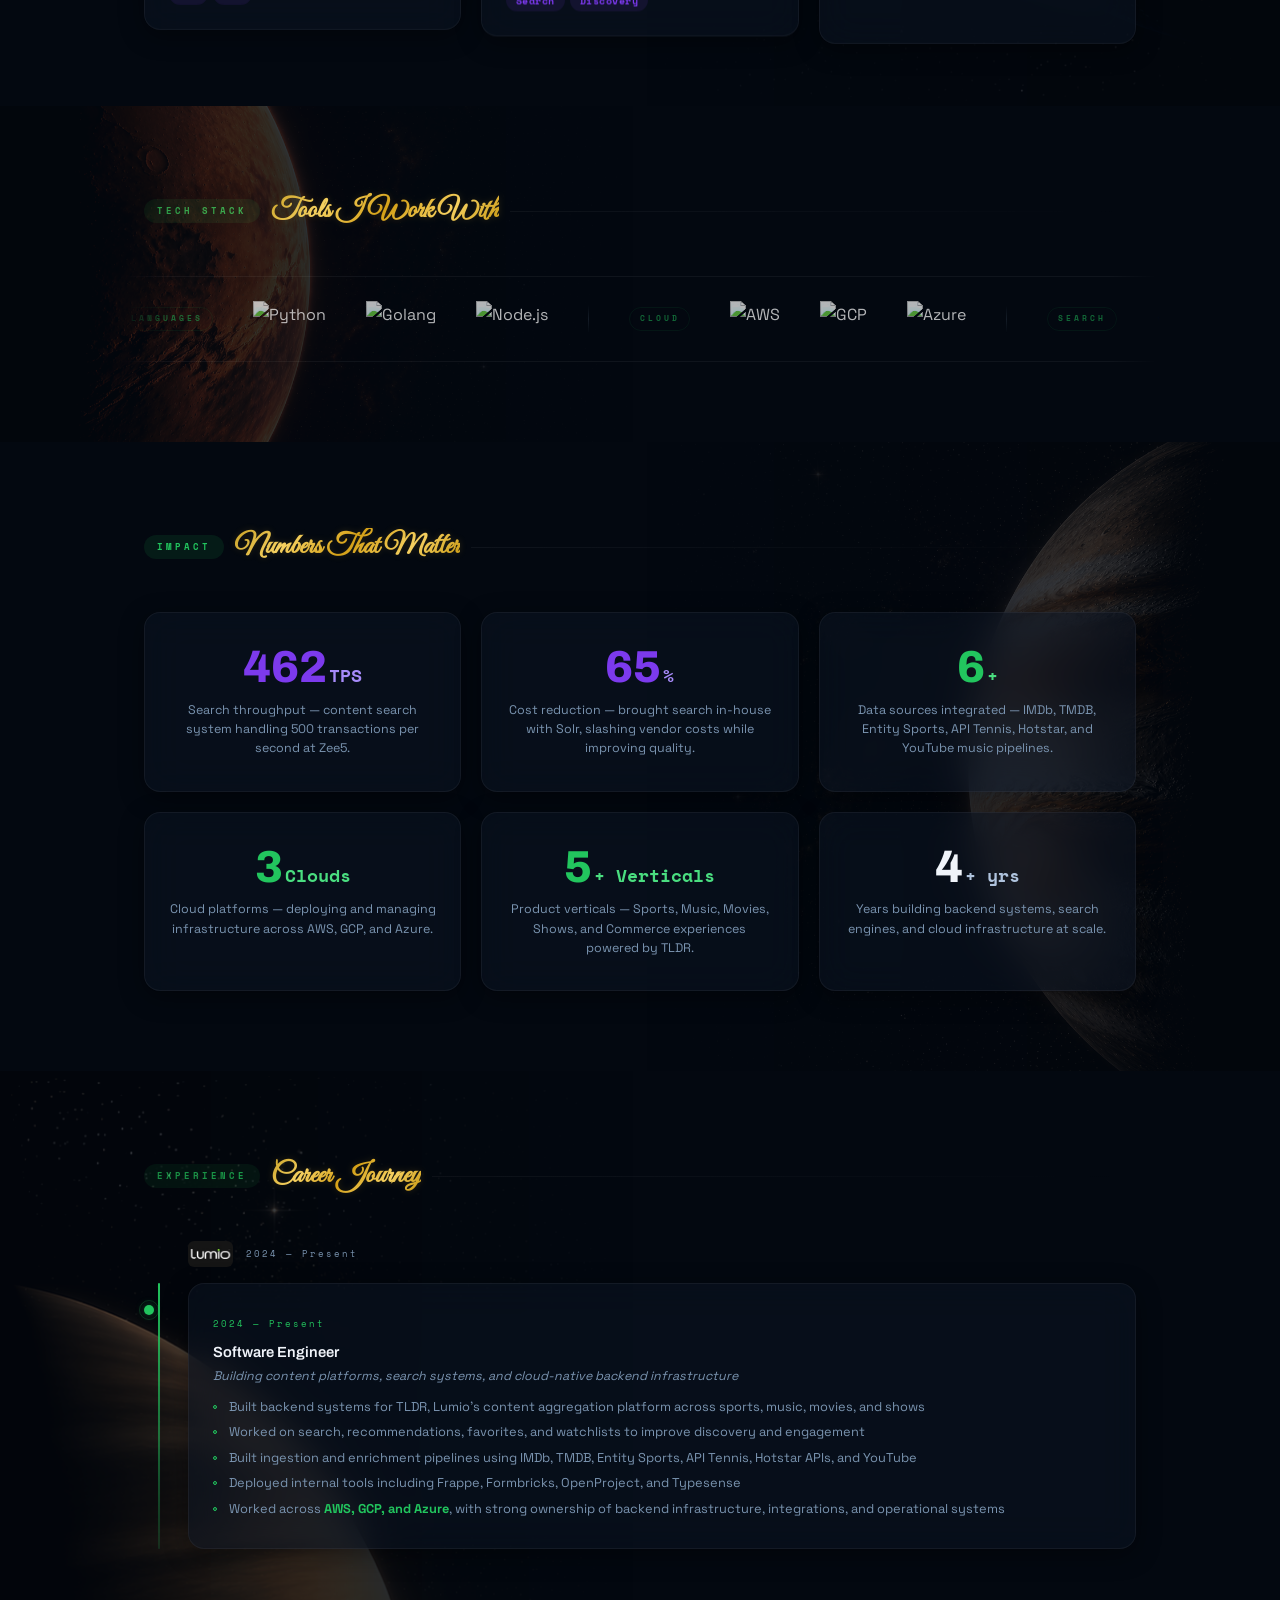
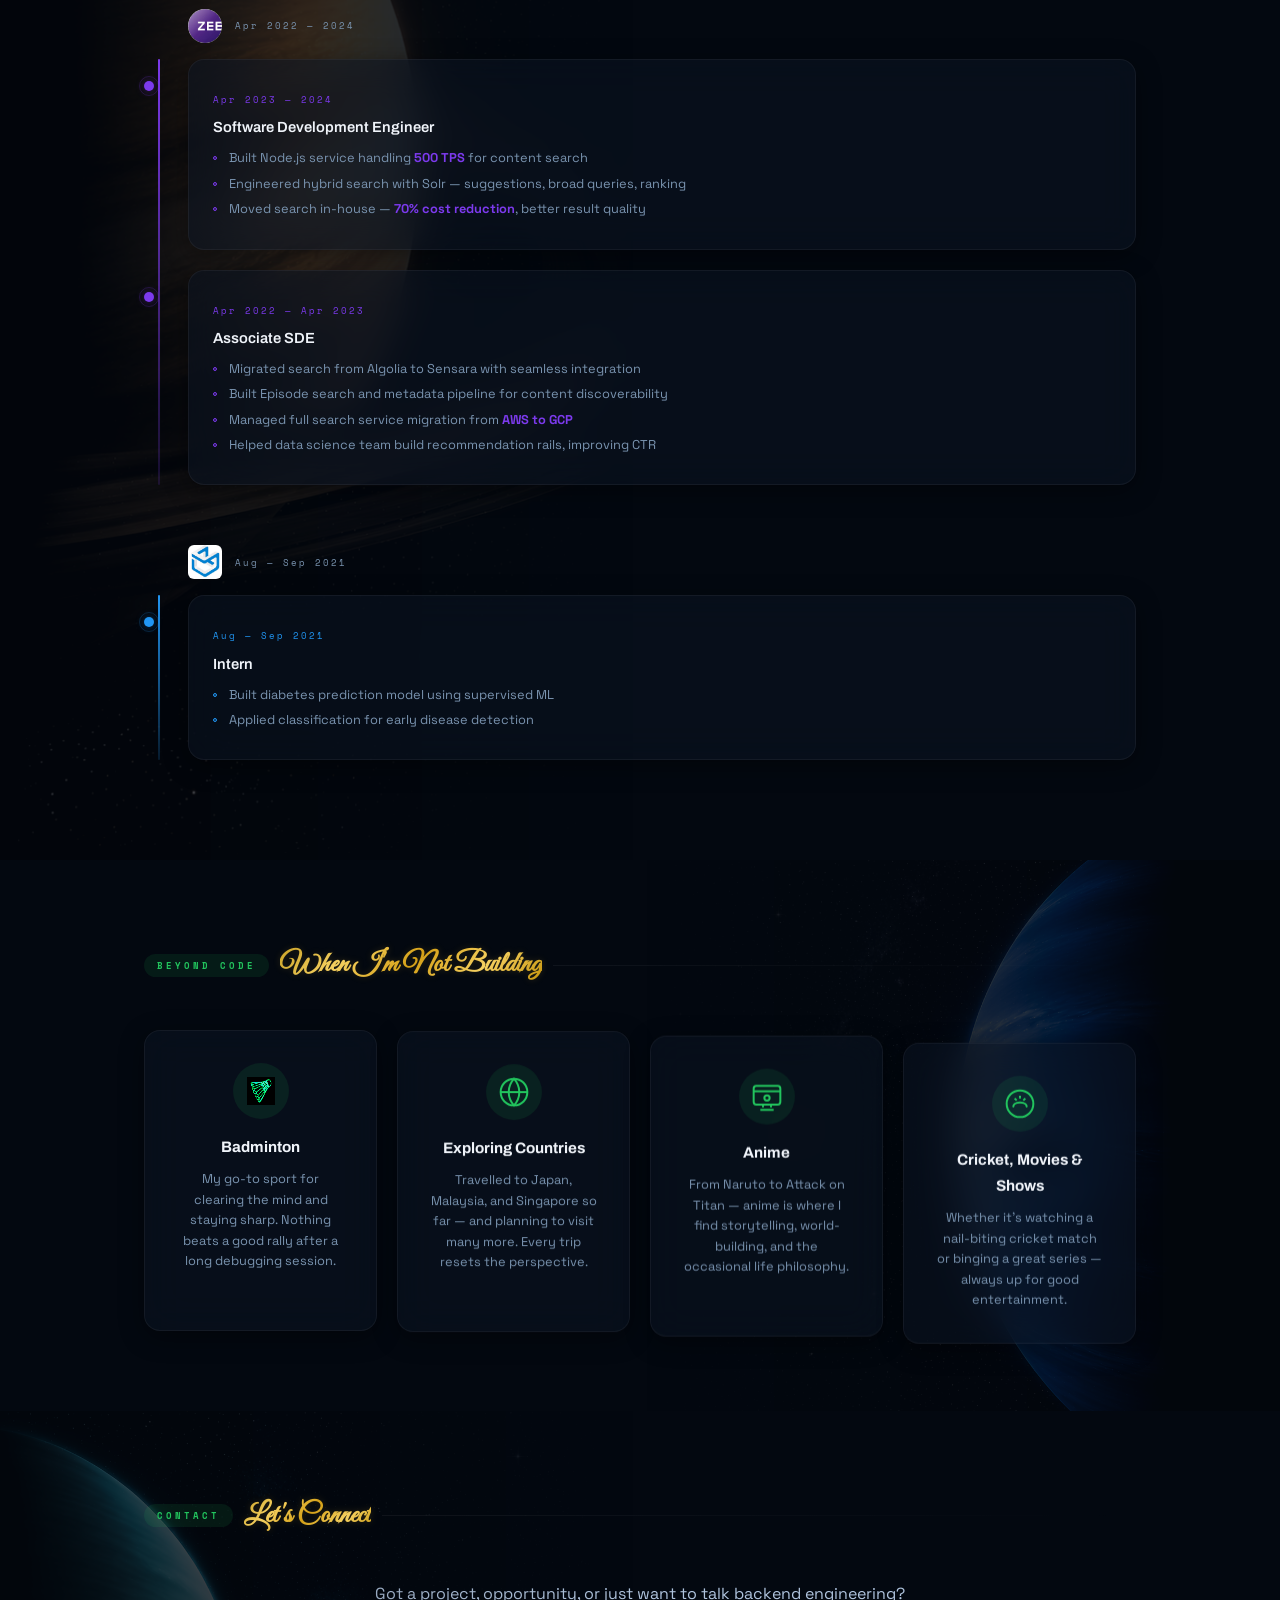
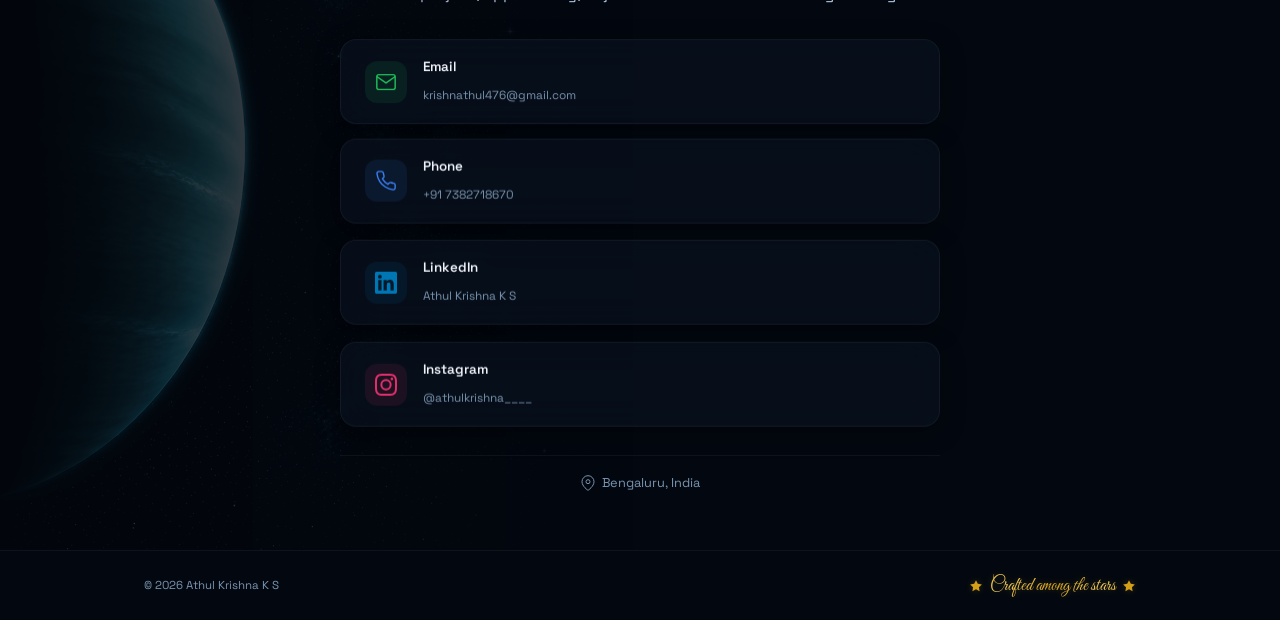
==== commit f8252241: "Add tools dropdown, Zebra Learning to daily schedule" ====
--- a/index.html
+++ b/index.html
@@ -33,8 +33,15 @@
         <li><a href="#contact"><span class="nav-planet np-neptune"></span>Contact</a></li>
       </ul>
       <div class="nav-actions">
-        <a href="roadmap.html" class="theme-btn" aria-label="Roadmap" title="SDE Roadmap"><svg width="16" height="16" viewBox="0 0 24 24" fill="none" stroke="currentColor" stroke-width="2"><path d="M2 3h6a4 4 0 014 4v14a3 3 0 00-3-3H2z"/><path d="M22 3h-6a4 4 0 00-4 4v14a3 3 0 013-3h7z"/></svg></a>
-        <a href="tracker.html" class="theme-btn" aria-label="Tools" title="Card Tracker"><svg width="16" height="16" viewBox="0 0 24 24" fill="none" stroke="currentColor" stroke-width="2"><path d="M14.7 6.3a1 1 0 000 1.4l1.6 1.6a1 1 0 001.4 0l3.77-3.77a6 6 0 01-7.94 7.94l-6.91 6.91a2.12 2.12 0 01-3-3l6.91-6.91a6 6 0 017.94-7.94l-3.76 3.76z"/></svg></a>
+        <div class="tools-wrap" id="toolsWrap">
+          <button class="theme-btn" aria-label="Tools" title="Tools" onclick="this.parentElement.classList.toggle('open')">
+            <svg width="16" height="16" viewBox="0 0 24 24" fill="none" stroke="currentColor" stroke-width="2"><path d="M14.7 6.3a1 1 0 000 1.4l1.6 1.6a1 1 0 001.4 0l3.77-3.77a6 6 0 01-7.94 7.94l-6.91 6.91a2.12 2.12 0 01-3-3l6.91-6.91a6 6 0 017.94-7.94l-3.76 3.76z"/></svg>
+          </button>
+          <div class="tools-dropdown">
+            <a href="tracker.html"><svg viewBox="0 0 24 24" fill="none" stroke="currentColor" stroke-width="1.5"><rect x="2" y="5" width="20" height="14" rx="2"/><path d="M2 10h20"/><path d="M6 15h4"/></svg>Card Tracker</a>
+            <a href="roadmap.html"><svg viewBox="0 0 24 24" fill="none" stroke="currentColor" stroke-width="1.5"><path d="M2 3h6a4 4 0 014 4v14a3 3 0 00-3-3H2z"/><path d="M22 3h-6a4 4 0 00-4 4v14a3 3 0 013-3h7z"/></svg>Roadmap</a>
+          </div>
+        </div>
         <button class="theme-btn" id="themeToggle" aria-label="Toggle theme">
           <svg class="ico-sun" width="18" height="18" viewBox="0 0 24 24" fill="none" stroke="currentColor" stroke-width="2"><circle cx="12" cy="12" r="5"/><path d="M12 1v2M12 21v2M4.22 4.22l1.42 1.42M18.36 18.36l1.42 1.42M1 12h2M21 12h2M4.22 19.78l1.42-1.42M18.36 5.64l1.42-1.42"/></svg>
           <svg class="ico-moon" width="18" height="18" viewBox="0 0 24 24" fill="none" stroke="currentColor" stroke-width="2"><path d="M21 12.79A9 9 0 1111.21 3 7 7 0 0021 12.79z"/></svg>
@@ -347,5 +354,6 @@
   </footer>
 
   <script src="js/script.js"></script>
+  <script>document.addEventListener('click',function(e){var t=document.getElementById('toolsWrap');if(t&&!t.contains(e.target))t.classList.remove('open')})</script>
 </body>
 </html>
--- a/css/style.css
+++ b/css/style.css
@@ -128,6 +128,24 @@
 
 .theme-btn { width: 36px; height: 36px; border-radius: 50%; border: 1px solid var(--gb); background: var(--glass); backdrop-filter: blur(8px); cursor: pointer; display: flex; align-items: center; justify-content: center; color: var(--accent); transition: all var(--tr); }
 .theme-btn:hover { border-color: var(--accent); box-shadow: 0 0 14px var(--glow); }
+
+/* Tools dropdown */
+.tools-wrap { position: relative; }
+.tools-wrap .theme-btn svg { pointer-events: none; }
+.tools-dropdown {
+  display: none; position: absolute; top: calc(100% + 8px); right: 0; z-index: 100;
+  background: var(--glass); backdrop-filter: blur(16px); -webkit-backdrop-filter: blur(16px);
+  border: 1px solid var(--gb); border-radius: 12px; padding: .4rem 0;
+  min-width: 160px; box-shadow: 0 8px 24px rgba(0,0,0,.25);
+}
+.tools-wrap.open .tools-dropdown { display: block; }
+.tools-dropdown a {
+  display: flex; align-items: center; gap: .6rem;
+  padding: .55rem 1rem; font-family: var(--body); font-size: .78rem; font-weight: 500;
+  color: var(--text); text-decoration: none; transition: all .15s;
+}
+.tools-dropdown a:hover { background: var(--adim); color: var(--accent); }
+.tools-dropdown a svg { width: 15px; height: 15px; color: var(--t3); flex-shrink: 0; }
 [data-theme="dark"] .ico-sun { display: none; }
 [data-theme="dark"] .ico-moon { display: block; }
 [data-theme="light"] .ico-sun { display: block; }
